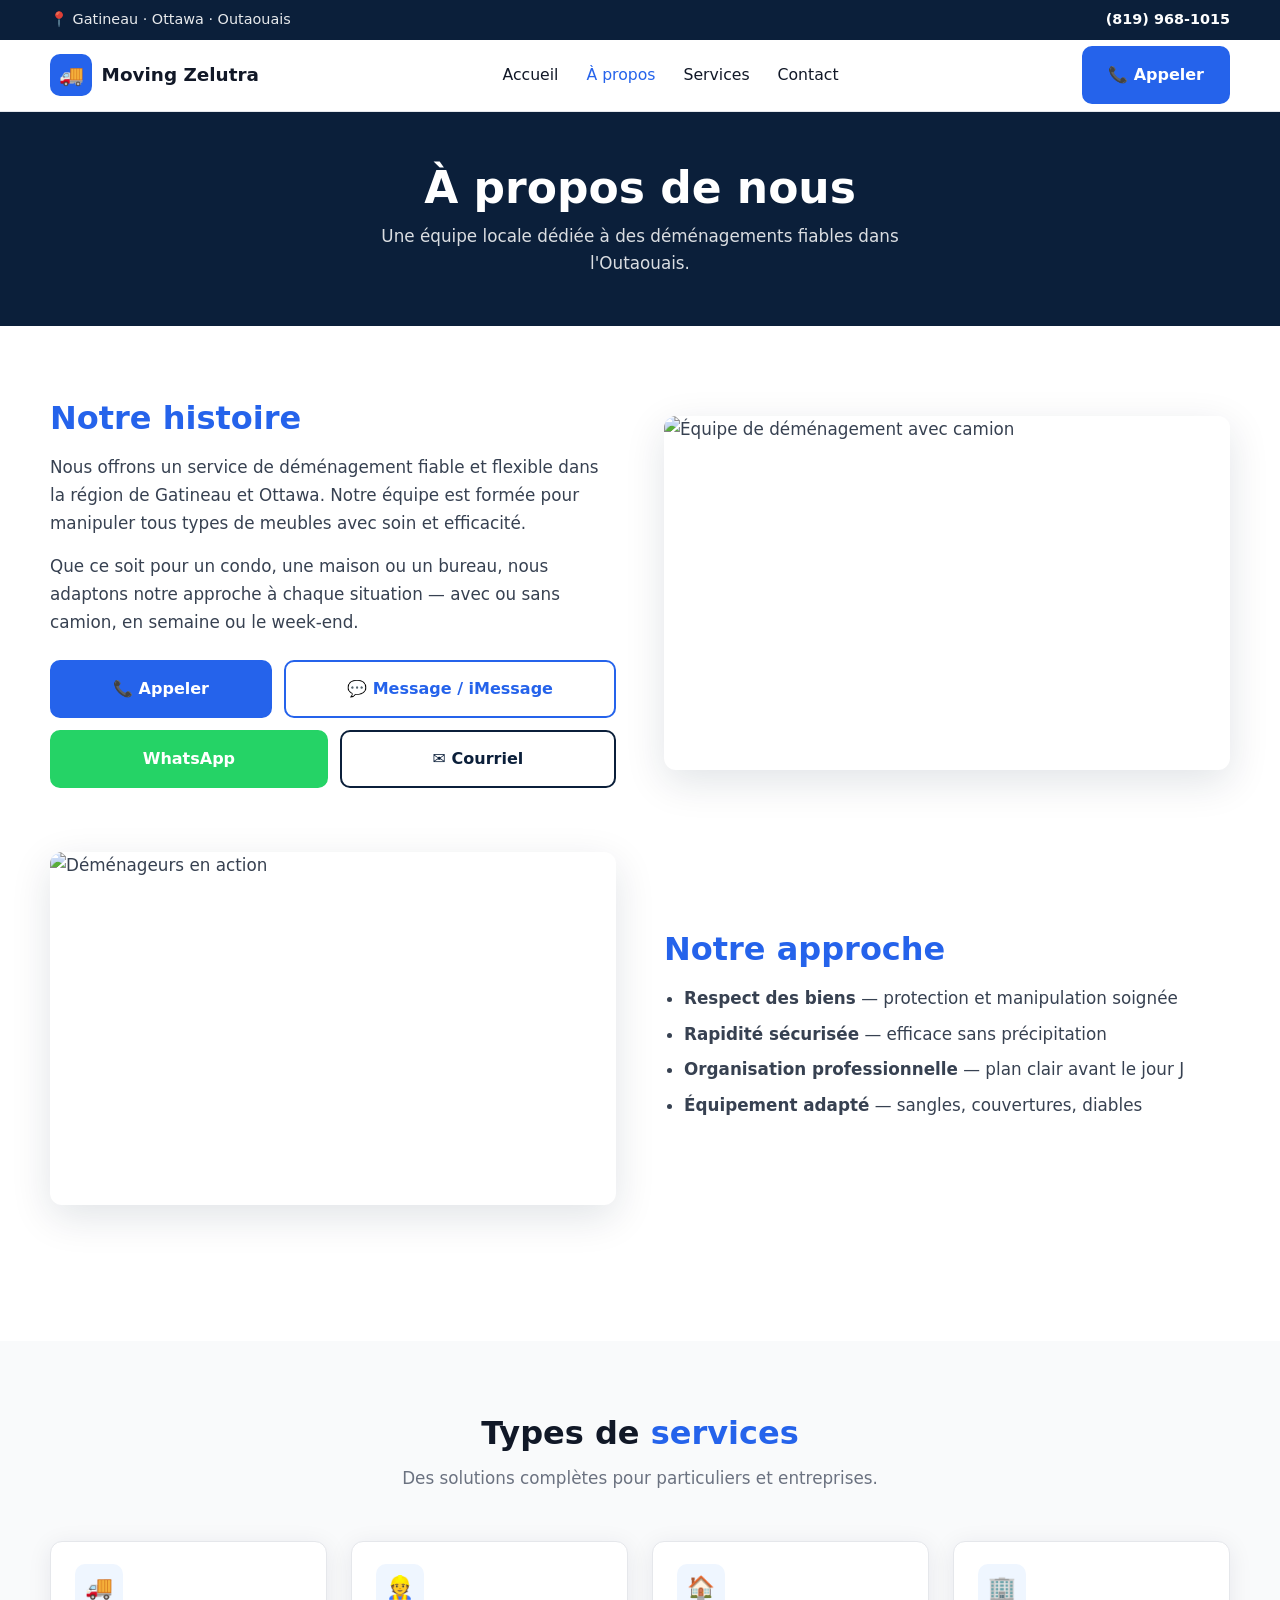
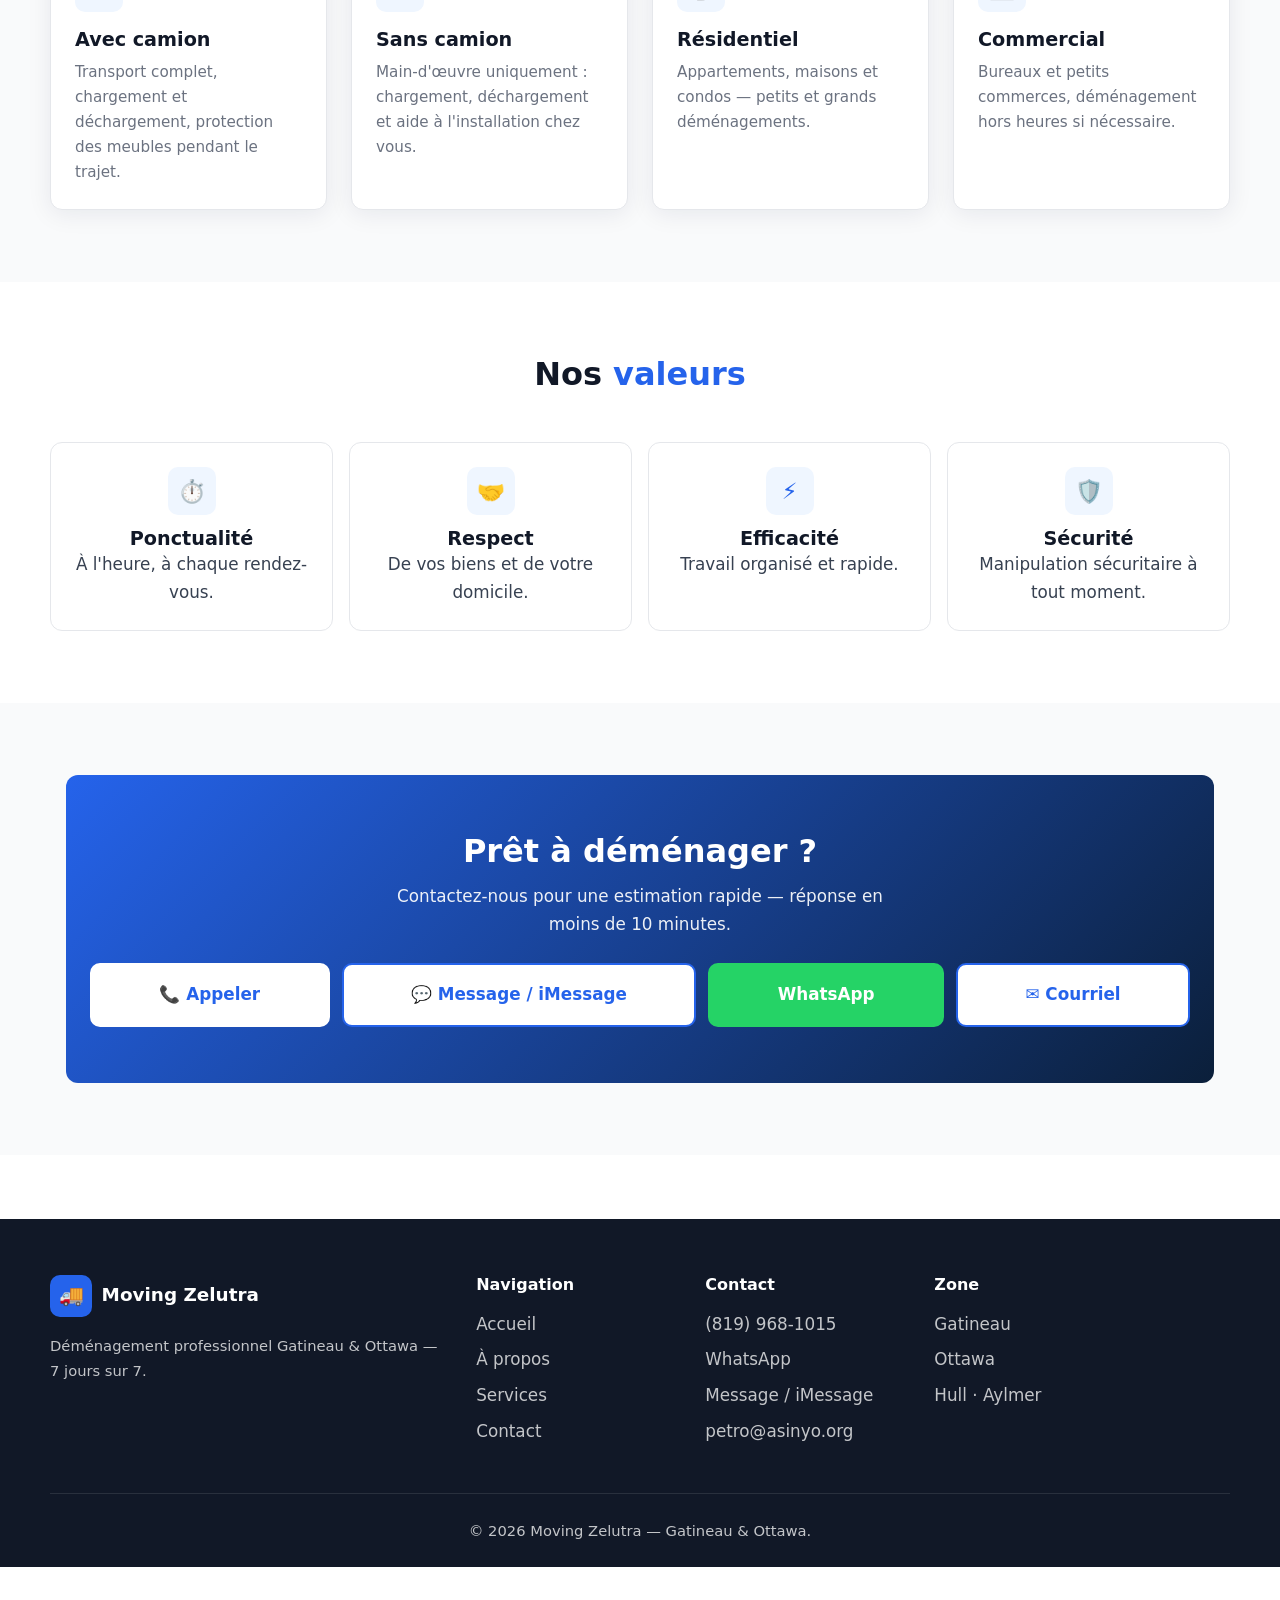
==== a-propos.html @ 8a9fe86c "Add files via upload" ====
<!DOCTYPE html>
<html lang="fr">
<head>
  <meta charset="UTF-8">
  <meta name="viewport" content="width=device-width, initial-scale=1.0">
  <meta name="description" content="À propos de notre équipe de déménagement à Gatineau et Ottawa. Service fiable, professionnel et respectueux.">
  <title>À propos | Moving Zelutra</title>
  <link rel="stylesheet" href="css/style.css">
</head>
<body>
  <div class="top-bar">
    <div class="container">
      <span>📍 Gatineau · Ottawa · Outaouais</span>
      <span><a data-phone href="tel:+18199681015">(819) 968-1015</a></span>
    </div>
  </div>

  <header class="header">
    <div class="container">
      <a href="index.html" class="logo"><span class="logo-icon">🚚</span> Moving Zelutra</a>
      <nav class="nav" aria-label="Navigation principale">
        <a href="index.html">Accueil</a>
        <a href="a-propos.html" class="active">À propos</a>
        <a href="services.html">Services</a>
        <a href="contact.html">Contact</a>
      </nav>
      <div class="header-cta">
        <a data-phone class="btn btn-primary" href="tel:+18199681015">📞 Appeler</a>
      </div>
      <button class="nav-toggle" type="button" aria-label="Menu" aria-expanded="false">
        <span></span><span></span><span></span>
      </button>
    </div>
  </header>

  <section class="page-hero">
    <div class="container">
      <h1>À propos de nous</h1>
      <p>Une équipe locale dédiée à des déménagements fiables dans l'Outaouais.</p>
    </div>
  </section>

  <section class="section">
    <div class="container">
      <div class="content-block">
        <div>
          <h2>Notre histoire</h2>
          <p>Nous offrons un service de déménagement fiable et flexible dans la région de Gatineau et Ottawa. Notre équipe est formée pour manipuler tous types de meubles avec soin et efficacité.</p>
          <p style="margin-top: 1rem;">Que ce soit pour un condo, une maison ou un bureau, nous adaptons notre approche à chaque situation — avec ou sans camion, en semaine ou le week-end.</p>
          <div class="contact-actions" style="margin-top: 1.5rem;">
            <a data-phone class="btn btn-primary" href="tel:+18199681015">📞 Appeler</a>
            <a data-sms class="btn btn-outline" href="sms:+18199681015">💬 Message / iMessage</a>
            <a data-whatsapp class="btn btn-wa" href="https://wa.me/18199681015">WhatsApp</a>
            <a data-mail class="btn btn-mail" href="mailto:petro@asinyo.org">✉️ Courriel</a>
          </div>
        </div>
        <div class="content-img">
          <img src="https://images.unsplash.com/photo-1600518464441-9154a4dea21b?w=800&q=80" alt="Équipe de déménagement avec camion" width="800" height="500" loading="lazy">
        </div>
      </div>

      <div class="content-block reverse">
        <div>
          <h2>Notre approche</h2>
          <ul>
            <li><strong>Respect des biens</strong> — protection et manipulation soignée</li>
            <li><strong>Rapidité sécurisée</strong> — efficace sans précipitation</li>
            <li><strong>Organisation professionnelle</strong> — plan clair avant le jour J</li>
            <li><strong>Équipement adapté</strong> — sangles, couvertures, diables</li>
          </ul>
        </div>
        <div class="content-img">
          <img src="https://images.unsplash.com/photo-1600861194942-f883de0dfe01?w=800&q=80" alt="Déménageurs en action" width="800" height="500" loading="lazy">
        </div>
      </div>
    </div>
  </section>

  <section class="section section-alt">
    <div class="container">
      <div class="section-header">
        <h2>Types de <span>services</span></h2>
        <p>Des solutions complètes pour particuliers et entreprises.</p>
      </div>
      <div class="cards-grid">
        <article class="card" id="camion-about">
          <div class="card-body">
            <div class="card-icon">🚚</div>
            <h3>Avec camion</h3>
            <p>Transport complet, chargement et déchargement, protection des meubles pendant le trajet.</p>
          </div>
        </article>
        <article class="card">
          <div class="card-body">
            <div class="card-icon">👷</div>
            <h3>Sans camion</h3>
            <p>Main-d'œuvre uniquement : chargement, déchargement et aide à l'installation chez vous.</p>
          </div>
        </article>
        <article class="card">
          <div class="card-body">
            <div class="card-icon">🏠</div>
            <h3>Résidentiel</h3>
            <p>Appartements, maisons et condos — petits et grands déménagements.</p>
          </div>
        </article>
        <article class="card">
          <div class="card-body">
            <div class="card-icon">🏢</div>
            <h3>Commercial</h3>
            <p>Bureaux et petits commerces, déménagement hors heures si nécessaire.</p>
          </div>
        </article>
      </div>
    </div>
  </section>

  <section class="section">
    <div class="container">
      <div class="section-header">
        <h2>Nos <span>valeurs</span></h2>
      </div>
      <div class="values-grid">
        <div class="value-card">
          <div class="card-icon">⏱️</div>
          <h3>Ponctualité</h3>
          <p>À l'heure, à chaque rendez-vous.</p>
        </div>
        <div class="value-card">
          <div class="card-icon">🤝</div>
          <h3>Respect</h3>
          <p>De vos biens et de votre domicile.</p>
        </div>
        <div class="value-card">
          <div class="card-icon">⚡</div>
          <h3>Efficacité</h3>
          <p>Travail organisé et rapide.</p>
        </div>
        <div class="value-card">
          <div class="card-icon">🛡️</div>
          <h3>Sécurité</h3>
          <p>Manipulation sécuritaire à tout moment.</p>
        </div>
      </div>
    </div>
  </section>

  <section class="section section-alt">
    <div class="container">
      <div class="cta-band">
        <h2>Prêt à déménager ?</h2>
        <p>Contactez-nous pour une estimation rapide — réponse en moins de 10 minutes.</p>
        <div class="contact-actions hero-actions">
          <a data-phone class="btn btn-white btn-lg" href="tel:+18199681015">📞 Appeler</a>
          <a data-sms class="btn btn-outline btn-lg" href="sms:+18199681015" style="background:#fff;">💬 Message / iMessage</a>
          <a data-whatsapp class="btn btn-wa btn-lg" href="https://wa.me/18199681015">WhatsApp</a>
          <a data-mail class="btn btn-outline btn-lg" href="mailto:petro@asinyo.org" style="background:#fff;">✉️ Courriel</a>
        </div>
      </div>
    </div>
  </section>

  <footer class="footer">
    <div class="container">
      <div class="footer-grid">
        <div>
          <a href="index.html" class="logo"><span class="logo-icon">🚚</span> Moving Zelutra</a>
          <p>Déménagement professionnel Gatineau & Ottawa — 7 jours sur 7.</p>
        </div>
        <div>
          <h4>Navigation</h4>
          <ul>
            <li><a href="index.html">Accueil</a></li>
            <li><a href="a-propos.html">À propos</a></li>
            <li><a href="services.html">Services</a></li>
            <li><a href="contact.html">Contact</a></li>
          </ul>
        </div>
        <div>
          <h4>Contact</h4>
          <ul>
            <li><a data-phone href="tel:+18199681015">(819) 968-1015</a></li>
            <li><a data-whatsapp href="https://wa.me/18199681015">WhatsApp</a></li>
            <li><a data-sms href="sms:+18199681015">Message / iMessage</a></li>
            <li><a data-mail href="mailto:petro@asinyo.org">petro@asinyo.org</a></li>
          </ul>
        </div>
        <div>
          <h4>Zone</h4>
          <ul>
            <li>Gatineau</li>
            <li>Ottawa</li>
            <li>Hull · Aylmer</li>
          </ul>
        </div>
      </div>
      <div class="footer-bottom">
        <p>© 2026 Moving Zelutra — Gatineau & Ottawa.</p>
      </div>
    </div>
  </footer>

  <div class="sticky-contact" aria-label="Contact rapide">
    <a data-phone class="sticky-call" href="tel:+18199681015">📞 Appeler</a>
    <a data-sms class="sticky-sms" href="sms:+18199681015">💬 Message</a>
    <a data-whatsapp class="sticky-wa" href="https://wa.me/18199681015">WhatsApp</a>
    <a data-mail class="sticky-mail" href="mailto:petro@asinyo.org">✉️ Courriel</a>
  </div>
  <script src="js/main.js"></script>
</body>
</html>
---- css/style.css ----
/* ===== Variables ===== */
:root {
  --blue: #2563eb;
  --blue-dark: #1e5eff;
  --blue-section: #0b1f3a;
  --blue-light: #eff6ff;
  --blue-hover: #dbeafe;
  --white: #ffffff;
  --black: #111827;
  --gray: #374151;
  --gray-light: #6b7280;
  --gray-bg: #f9fafb;
  --border: #e5e7eb;
  --shadow: 0 4px 24px rgba(11, 31, 58, 0.08);
  --shadow-lg: 0 12px 40px rgba(11, 31, 58, 0.12);
  --radius: 12px;
  --radius-btn: 10px;
  --header-h: 72px;
  --sticky-bar-h: 118px;
  --font: "Segoe UI", system-ui, -apple-system, BlinkMacSystemFont, sans-serif;
  --max: 1180px;
  --transition: 0.2s ease;
}

*,
*::before,
*::after {
  box-sizing: border-box;
  margin: 0;
  padding: 0;
}

html {
  scroll-behavior: smooth;
}

body {
  font-family: var(--font);
  color: var(--gray);
  background: var(--white);
  line-height: 1.65;
  font-size: 1.05rem;
  padding-bottom: var(--sticky-bar-h);
}

body.no-sticky-bar {
  padding-bottom: 0;
}

img {
  max-width: 100%;
  height: auto;
  display: block;
}

a {
  color: var(--blue);
  text-decoration: none;
  transition: color var(--transition);
}

a:hover {
  color: var(--blue-dark);
}

h1, h2, h3, h4 {
  color: var(--black);
  line-height: 1.25;
  font-weight: 700;
}

h1 { font-size: clamp(2rem, 5vw, 2.75rem); }
h2 { font-size: clamp(1.6rem, 3.5vw, 2rem); }
h3 { font-size: 1.2rem; }

.container {
  width: min(100% - 2rem, var(--max));
  margin-inline: auto;
}

/* ===== Top bar ===== */
.top-bar {
  background: var(--blue-section);
  color: rgba(255, 255, 255, 0.9);
  font-size: 0.9rem;
  padding: 0.5rem 0;
}

.top-bar .container {
  display: flex;
  flex-wrap: wrap;
  justify-content: space-between;
  align-items: center;
  gap: 0.5rem 1rem;
}

.top-bar a {
  color: #fff;
  font-weight: 600;
}

.top-bar a:hover {
  color: #93c5fd;
}

/* ===== Header ===== */
.header {
  position: sticky;
  top: 0;
  z-index: 100;
  background: var(--white);
  border-bottom: 1px solid var(--border);
  height: var(--header-h);
  transition: box-shadow var(--transition);
}

.header.scrolled {
  box-shadow: 0 2px 16px rgba(11, 31, 58, 0.08);
}

.header .container {
  display: flex;
  align-items: center;
  justify-content: space-between;
  height: 100%;
  gap: 1rem;
}

.logo {
  display: flex;
  align-items: center;
  gap: 0.6rem;
  font-weight: 800;
  font-size: 1.15rem;
  color: var(--black);
}

.logo:hover {
  color: var(--blue);
}

.logo-icon {
  width: 42px;
  height: 42px;
  background: var(--blue);
  border-radius: 10px;
  display: grid;
  place-items: center;
  color: #fff;
  font-size: 1.25rem;
}

.nav {
  display: flex;
  align-items: center;
  gap: 1.75rem;
}

.nav a {
  color: var(--black);
  font-weight: 500;
  font-size: 0.98rem;
}

.nav a:hover,
.nav a.active {
  color: var(--blue);
}

.header-cta {
  display: flex;
  gap: 0.6rem;
}

.nav-toggle {
  display: none;
  flex-direction: column;
  gap: 5px;
  background: none;
  border: none;
  cursor: pointer;
  padding: 4px;
}

.nav-toggle span {
  width: 26px;
  height: 3px;
  background: var(--black);
  border-radius: 2px;
  transition: var(--transition);
}

/* ===== Buttons ===== */
.btn {
  display: inline-flex;
  align-items: center;
  justify-content: center;
  gap: 0.45rem;
  padding: 0.85rem 1.5rem;
  font-size: 1rem;
  font-weight: 600;
  border-radius: var(--radius-btn);
  border: 2px solid transparent;
  cursor: pointer;
  transition: all var(--transition);
  white-space: nowrap;
}

.btn-primary {
  background: var(--blue);
  color: #fff;
  border-color: var(--blue);
}

.btn-primary:hover {
  background: var(--blue-dark);
  border-color: var(--blue-dark);
  color: #fff;
  transform: translateY(-1px);
  box-shadow: 0 6px 20px rgba(37, 99, 235, 0.35);
}

.btn-outline {
  background: var(--white);
  color: var(--blue);
  border-color: var(--blue);
}

.btn-outline:hover {
  background: var(--blue-light);
  color: var(--blue-dark);
}

.btn-white {
  background: #fff;
  color: var(--blue);
  border-color: #fff;
}

.btn-white:hover {
  background: var(--blue-light);
  color: var(--blue-dark);
}

.btn-lg {
  padding: 1rem 1.75rem;
  font-size: 1.05rem;
}

/* ===== Hero ===== */
.hero {
  position: relative;
  min-height: 520px;
  display: flex;
  align-items: center;
  color: #fff;
  overflow: hidden;
}

.hero-bg {
  position: absolute;
  inset: 0;
  background: center / cover no-repeat;
  z-index: 0;
}

.hero-bg::after {
  content: "";
  position: absolute;
  inset: 0;
  background: linear-gradient(105deg, rgba(11, 31, 58, 0.92) 0%, rgba(11, 31, 58, 0.75) 45%, rgba(11, 31, 58, 0.4) 100%);
}

.hero .container {
  position: relative;
  z-index: 1;
  padding: 4rem 0;
}

.hero-badge {
  display: inline-block;
  background: rgba(37, 99, 235, 0.9);
  padding: 0.35rem 0.85rem;
  border-radius: 50px;
  font-size: 0.85rem;
  font-weight: 600;
  margin-bottom: 1rem;
}

.hero h1 {
  color: #fff;
  max-width: 640px;
  margin-bottom: 1rem;
}

.hero-lead {
  font-size: 1.2rem;
  max-width: 520px;
  margin-bottom: 1.75rem;
  color: rgba(255, 255, 255, 0.92);
}

.hero-actions {
  display: flex;
  flex-wrap: wrap;
  gap: 0.85rem;
}

.hero-stats {
  display: flex;
  flex-wrap: wrap;
  gap: 2rem;
  margin-top: 2.5rem;
  padding-top: 2rem;
  border-top: 1px solid rgba(255, 255, 255, 0.2);
}

.hero-stat strong {
  display: block;
  font-size: 1.75rem;
  color: #fff;
}

.hero-stat span {
  font-size: 0.9rem;
  color: rgba(255, 255, 255, 0.8);
}

/* ===== Sections ===== */
.section {
  padding: 4.5rem 0;
}

.section-alt {
  background: var(--gray-bg);
}

.section-dark {
  background: var(--blue-section);
  color: rgba(255, 255, 255, 0.88);
}

.section-dark h2,
.section-dark h3 {
  color: #fff;
}

.section-header {
  text-align: center;
  max-width: 640px;
  margin: 0 auto 3rem;
}

.section-header h2 {
  margin-bottom: 0.75rem;
}

.section-header h2 span {
  color: var(--blue);
}

.section-header p {
  color: var(--gray-light);
}

.section-dark .section-header p {
  color: rgba(255, 255, 255, 0.75);
}

/* ===== Cards ===== */
.cards-grid {
  display: grid;
  grid-template-columns: repeat(auto-fit, minmax(260px, 1fr));
  gap: 1.5rem;
}

.card {
  background: var(--white);
  border-radius: var(--radius);
  overflow: hidden;
  box-shadow: var(--shadow);
  border: 1px solid var(--border);
  transition: transform var(--transition), box-shadow var(--transition);
}

.card:hover {
  transform: translateY(-4px);
  box-shadow: var(--shadow-lg);
  border-color: var(--blue-hover);
}

.card-img {
  height: 180px;
  object-fit: cover;
  width: 100%;
}

.card-body {
  padding: 1.35rem 1.5rem 1.5rem;
}

.card-icon {
  width: 48px;
  height: 48px;
  background: var(--blue-light);
  color: var(--blue);
  border-radius: 10px;
  display: grid;
  place-items: center;
  font-size: 1.4rem;
  margin-bottom: 1rem;
}

.card h3 {
  margin-bottom: 0.5rem;
}

.card p {
  font-size: 0.95rem;
  color: var(--gray-light);
}

.card-link {
  display: inline-flex;
  align-items: center;
  gap: 0.3rem;
  margin-top: 0.85rem;
  font-weight: 600;
  font-size: 0.95rem;
}

/* ===== Steps ===== */
.steps {
  display: grid;
  grid-template-columns: repeat(auto-fit, minmax(220px, 1fr));
  gap: 1.5rem;
  counter-reset: step;
}

.step {
  text-align: center;
  padding: 1.5rem;
}

.step-num {
  width: 52px;
  height: 52px;
  background: var(--blue);
  color: #fff;
  border-radius: 50%;
  display: grid;
  place-items: center;
  font-weight: 800;
  font-size: 1.25rem;
  margin: 0 auto 1rem;
}

.step h3 {
  margin-bottom: 0.5rem;
}

/* ===== Features ===== */
.features-grid {
  display: grid;
  grid-template-columns: repeat(auto-fit, minmax(280px, 1fr));
  gap: 1.25rem;
}

.feature {
  display: flex;
  gap: 1rem;
  padding: 1.25rem;
  background: var(--white);
  border-radius: var(--radius);
  border: 1px solid var(--border);
}

.feature-icon {
  flex-shrink: 0;
  width: 44px;
  height: 44px;
  background: var(--blue-light);
  color: var(--blue);
  border-radius: 10px;
  display: grid;
  place-items: center;
  font-size: 1.2rem;
}

.feature h3 {
  font-size: 1.05rem;
  margin-bottom: 0.25rem;
}

.feature p {
  font-size: 0.92rem;
  color: var(--gray-light);
}

/* ===== Zone ===== */
.zone-wrap {
  display: grid;
  grid-template-columns: 1fr 1fr;
  gap: 2.5rem;
  align-items: center;
}

.zone-list {
  list-style: none;
  display: grid;
  grid-template-columns: 1fr 1fr;
  gap: 0.6rem 1rem;
  margin-top: 1.25rem;
}

.zone-list li::before {
  content: "✓ ";
  color: var(--blue);
  font-weight: 700;
}

.zone-map {
  border-radius: var(--radius);
  overflow: hidden;
  box-shadow: var(--shadow);
  min-height: 280px;
  background: var(--blue-light);
  display: grid;
  place-items: center;
  padding: 2rem;
  text-align: center;
}

.zone-map-placeholder {
  font-size: 4rem;
  margin-bottom: 0.5rem;
}

/* ===== Testimonials ===== */
.testimonials {
  display: grid;
  grid-template-columns: repeat(auto-fit, minmax(300px, 1fr));
  gap: 1.5rem;
}

.testimonial {
  background: var(--white);
  padding: 1.5rem;
  border-radius: var(--radius);
  border: 1px solid var(--border);
  box-shadow: var(--shadow);
}

.testimonial-stars {
  color: #f59e0b;
  margin-bottom: 0.75rem;
  letter-spacing: 2px;
}

.testimonial p {
  font-style: italic;
  margin-bottom: 1rem;
  color: var(--gray);
}

.testimonial cite {
  font-style: normal;
  font-weight: 600;
  color: var(--black);
  font-size: 0.9rem;
}

/* ===== CTA band ===== */
.cta-band {
  background: linear-gradient(135deg, var(--blue) 0%, var(--blue-section) 100%);
  color: #fff;
  text-align: center;
  padding: 3.5rem 1.5rem;
  border-radius: var(--radius);
  margin: 0 auto;
  max-width: var(--max);
  width: calc(100% - 2rem);
}

.cta-band h2 {
  color: #fff;
  margin-bottom: 0.75rem;
}

.cta-band p {
  margin-bottom: 1.5rem;
  opacity: 0.92;
  max-width: 520px;
  margin-inline: auto;
}

.cta-band .hero-actions,
.cta-band .contact-actions {
  justify-content: center;
}

/* ===== Contact actions (4 boutons) ===== */
.contact-actions {
  display: flex;
  flex-wrap: wrap;
  gap: 0.75rem;
}

.contact-actions .btn {
  flex: 1 1 auto;
  min-width: 140px;
}

.btn-wa {
  background: #25d366;
  color: #fff;
  border-color: #25d366;
}

.btn-wa:hover {
  background: #1da851;
  border-color: #1da851;
  color: #fff;
}

.btn-mail {
  background: var(--white);
  color: var(--blue-section);
  border-color: var(--blue-section);
}

.btn-mail:hover {
  background: var(--gray-bg);
  color: var(--black);
}

/* ===== Page hero (inner) ===== */
.page-hero {
  background: var(--blue-section);
  color: #fff;
  padding: 3rem 0;
  text-align: center;
}

.page-hero h1 {
  color: #fff;
  margin-bottom: 0.5rem;
}

.page-hero p {
  color: rgba(255, 255, 255, 0.85);
  max-width: 560px;
  margin: 0 auto;
}

/* ===== About / content blocks ===== */
.content-block {
  display: grid;
  grid-template-columns: 1fr 1fr;
  gap: 3rem;
  align-items: center;
  margin-bottom: 4rem;
}

.content-block.reverse {
  direction: rtl;
}

.content-block.reverse > * {
  direction: ltr;
}

.content-block h2 {
  margin-bottom: 1rem;
  color: var(--blue);
}

.content-block ul {
  margin-top: 1rem;
  padding-left: 1.25rem;
}

.content-block li {
  margin-bottom: 0.5rem;
}

.content-img {
  border-radius: var(--radius);
  overflow: hidden;
  box-shadow: var(--shadow-lg);
}

.values-grid {
  display: grid;
  grid-template-columns: repeat(auto-fit, minmax(200px, 1fr));
  gap: 1rem;
}

.value-card {
  text-align: center;
  padding: 1.5rem;
  background: var(--white);
  border-radius: var(--radius);
  border: 1px solid var(--border);
}

.value-card .card-icon {
  margin: 0 auto 0.75rem;
}

/* ===== Services detail ===== */
.service-detail {
  padding: 2rem;
  background: var(--white);
  border-radius: var(--radius);
  border: 1px solid var(--border);
  margin-bottom: 1.5rem;
  box-shadow: var(--shadow);
}

.service-detail h3 {
  color: var(--blue);
  margin-bottom: 0.75rem;
  display: flex;
  align-items: center;
  gap: 0.5rem;
}

.service-detail ul {
  padding-left: 1.25rem;
  color: var(--gray);
}

.service-detail li {
  margin-bottom: 0.35rem;
}

.options-tags {
  display: flex;
  flex-wrap: wrap;
  gap: 0.6rem;
  margin-top: 1rem;
}

.tag {
  background: var(--blue-light);
  color: var(--blue);
  padding: 0.4rem 0.9rem;
  border-radius: 50px;
  font-size: 0.88rem;
  font-weight: 600;
}

/* ===== Contact page ===== */
.contact-page {
  background: #f0f6ff;
  min-height: 60vh;
}

.contact-cards {
  display: grid;
  grid-template-columns: repeat(auto-fit, minmax(280px, 1fr));
  gap: 1.5rem;
  margin-bottom: 3rem;
}

.contact-card {
  background: var(--white);
  padding: 2rem;
  border-radius: var(--radius);
  text-align: center;
  box-shadow: var(--shadow);
  border: 1px solid var(--border);
  transition: border-color var(--transition);
}

.contact-card:hover {
  border-color: var(--blue);
}

.contact-card .card-icon {
  margin: 0 auto 1rem;
  width: 64px;
  height: 64px;
  font-size: 1.75rem;
}

.contact-card h3 {
  margin-bottom: 0.5rem;
}

.contact-card .btn {
  width: 100%;
  margin-top: 1rem;
}

.info-box {
  background: var(--white);
  padding: 2rem;
  border-radius: var(--radius);
  border-left: 4px solid var(--blue);
  box-shadow: var(--shadow);
  margin-bottom: 2rem;
}

.info-box h3 {
  margin-bottom: 0.75rem;
}

.availability {
  display: flex;
  flex-wrap: wrap;
  gap: 1rem;
  margin-top: 1rem;
}

.availability span {
  background: var(--blue-light);
  color: var(--blue);
  padding: 0.5rem 1rem;
  border-radius: 8px;
  font-weight: 600;
  font-size: 0.9rem;
}

/* ===== Footer ===== */
.footer {
  background: var(--black);
  color: rgba(255, 255, 255, 0.75);
  padding: 3.5rem 0 1.5rem;
  margin-top: 4rem;
}

body.has-sticky-only .footer {
  margin-bottom: var(--sticky-bar-h);
}

.footer-grid {
  display: grid;
  grid-template-columns: 2fr 1fr 1fr 1.5fr;
  gap: 2rem;
  margin-bottom: 2.5rem;
}

.footer .logo {
  color: #fff;
  margin-bottom: 1rem;
}

.footer p {
  font-size: 0.92rem;
  line-height: 1.7;
}

.footer h4 {
  color: #fff;
  font-size: 1rem;
  margin-bottom: 1rem;
}

.footer ul {
  list-style: none;
}

.footer li {
  margin-bottom: 0.5rem;
}

.footer a {
  color: rgba(255, 255, 255, 0.75);
}

.footer a:hover {
  color: #93c5fd;
}

.footer-bottom {
  border-top: 1px solid rgba(255, 255, 255, 0.1);
  padding-top: 1.5rem;
  text-align: center;
  font-size: 0.88rem;
}

/* ===== Sticky mobile bar ===== */
.sticky-contact {
  display: none;
  position: fixed;
  bottom: 0;
  left: 0;
  right: 0;
  z-index: 200;
  background: var(--white);
  border-top: 1px solid var(--border);
  box-shadow: 0 -4px 20px rgba(0, 0, 0, 0.08);
  padding: 0.45rem;
  gap: 0.4rem;
  grid-template-columns: 1fr 1fr;
}

.sticky-contact a {
  display: flex;
  align-items: center;
  justify-content: center;
  gap: 0.35rem;
  padding: 0.7rem 0.4rem;
  font-weight: 700;
  font-size: 0.8rem;
  border-radius: var(--radius-btn);
  color: #fff;
  text-align: center;
  line-height: 1.2;
}

.sticky-call {
  background: var(--blue);
}

.sticky-call:hover {
  background: var(--blue-dark);
  color: #fff;
}

.sticky-sms {
  background: var(--blue-section);
}

.sticky-sms:hover {
  background: #152a47;
  color: #fff;
}

.sticky-wa {
  background: #25d366;
}

.sticky-wa:hover {
  background: #1da851;
  color: #fff;
}

.sticky-mail {
  background: var(--gray);
}

.sticky-mail:hover {
  background: var(--black);
  color: #fff;
}

/* ===== Responsive ===== */
@media (max-width: 900px) {
  .footer-grid {
    grid-template-columns: 1fr 1fr;
  }

  .content-block,
  .zone-wrap {
    grid-template-columns: 1fr;
  }

  .content-block.reverse {
    direction: ltr;
  }
}

@media (max-width: 768px) {
  body {
    padding-bottom: calc(var(--sticky-bar-h) + 0.5rem);
    font-size: 1.08rem;
  }

  .nav {
    position: fixed;
    top: var(--header-h);
    left: 0;
    right: 0;
    background: var(--white);
    flex-direction: column;
    padding: 1.5rem;
    gap: 1rem;
    border-bottom: 1px solid var(--border);
    box-shadow: var(--shadow);
    transform: translateY(-120%);
    opacity: 0;
    visibility: hidden;
    transition: all 0.3s ease;
  }

  .nav.open {
    transform: translateY(0);
    opacity: 1;
    visibility: visible;
  }

  .nav-toggle {
    display: flex;
  }

  .header-cta {
    display: none;
  }

  .sticky-contact {
    display: grid;
  }

  .contact-actions .btn {
    width: 100%;
    min-width: 0;
  }

  .hero {
    min-height: auto;
  }

  .hero-actions .btn {
    width: 100%;
  }

  .zone-list {
    grid-template-columns: 1fr;
  }

  .footer-grid {
    grid-template-columns: 1fr;
  }
}

@media (min-width: 769px) {
  .sticky-contact {
    display: none !important;
  }
}
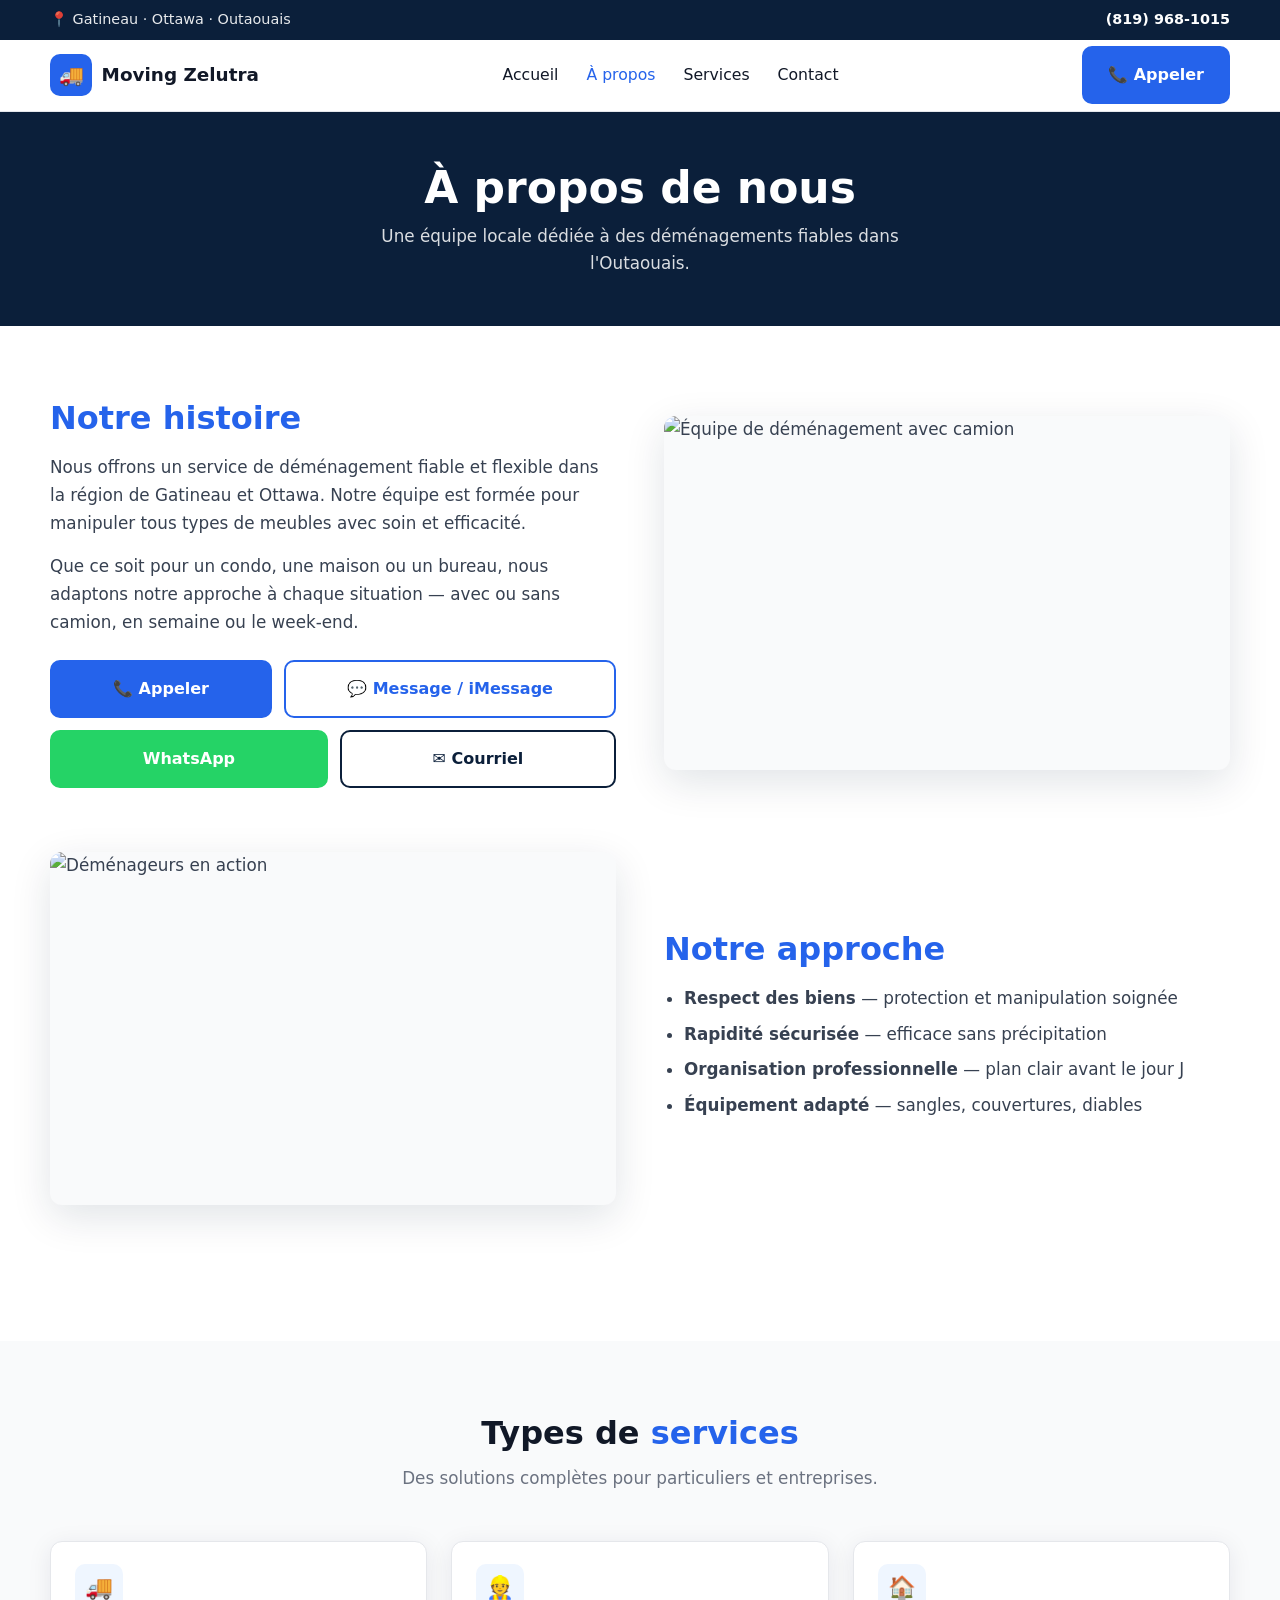
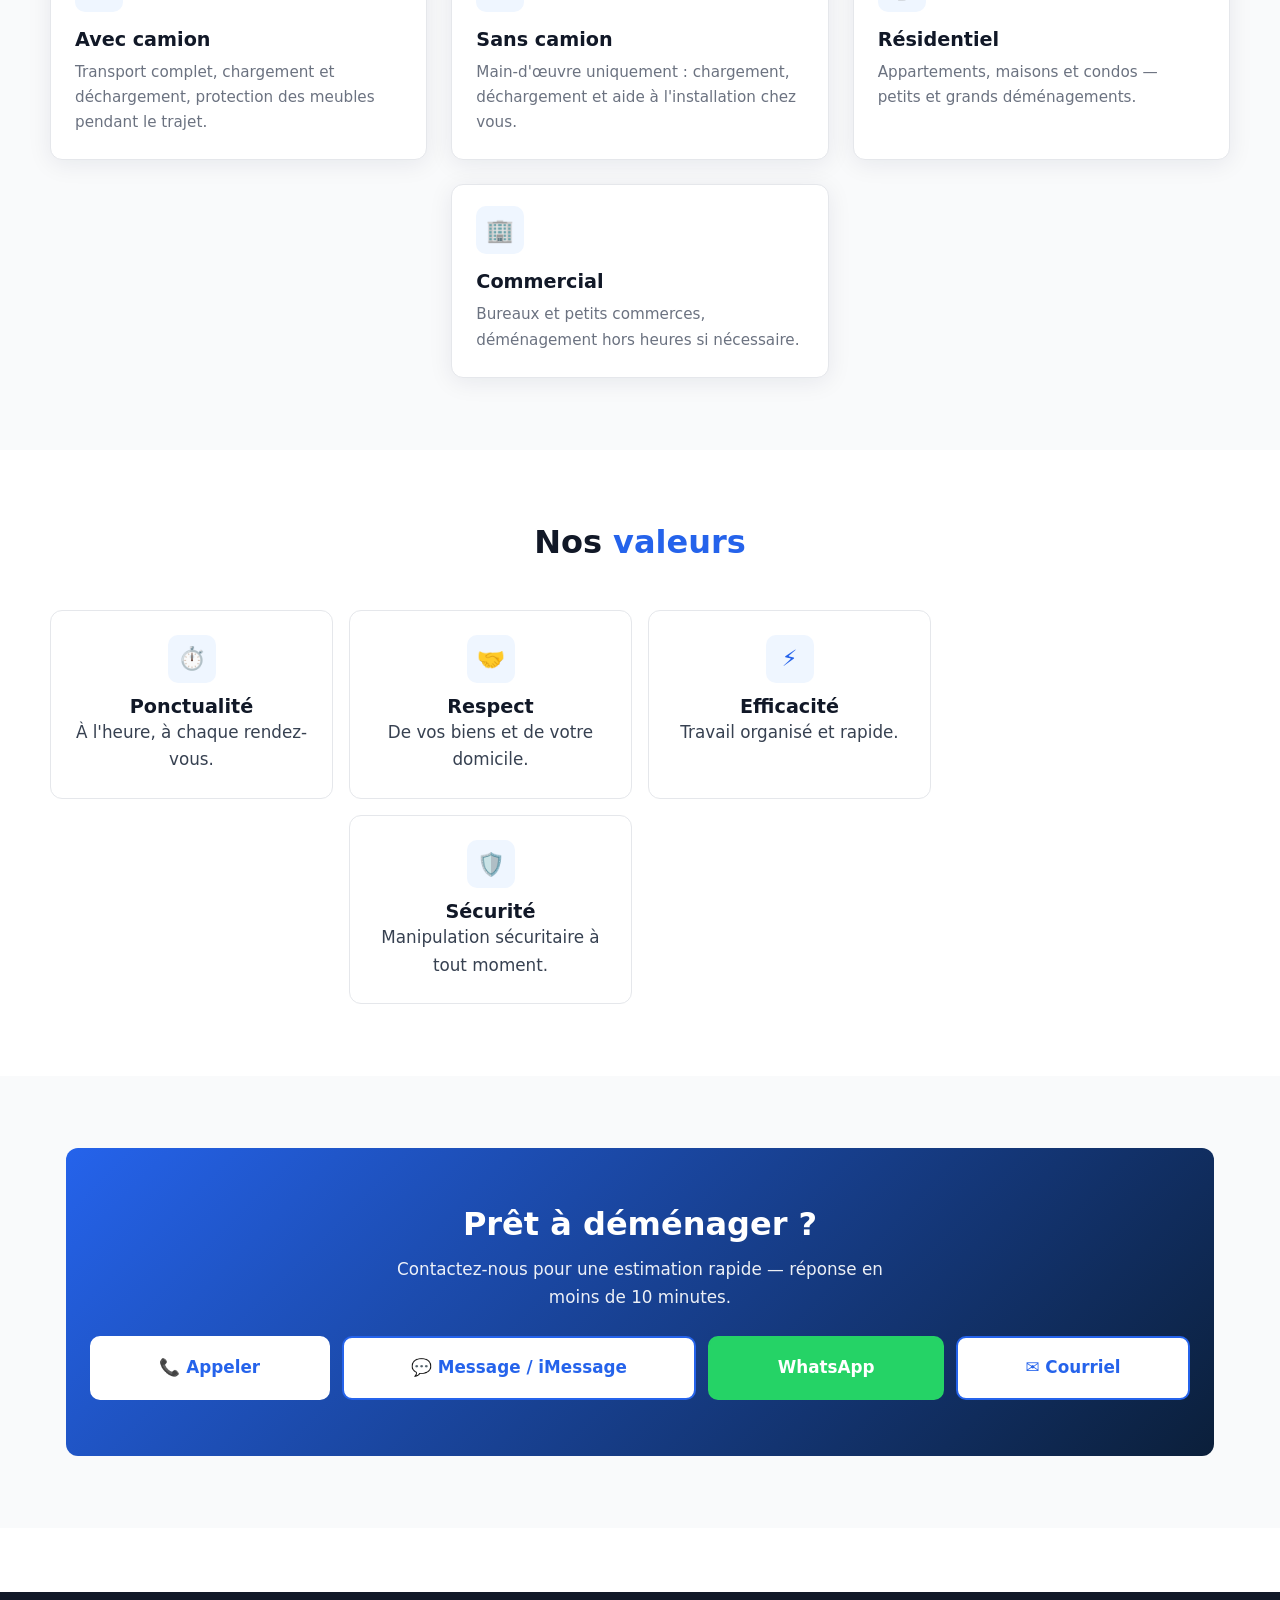
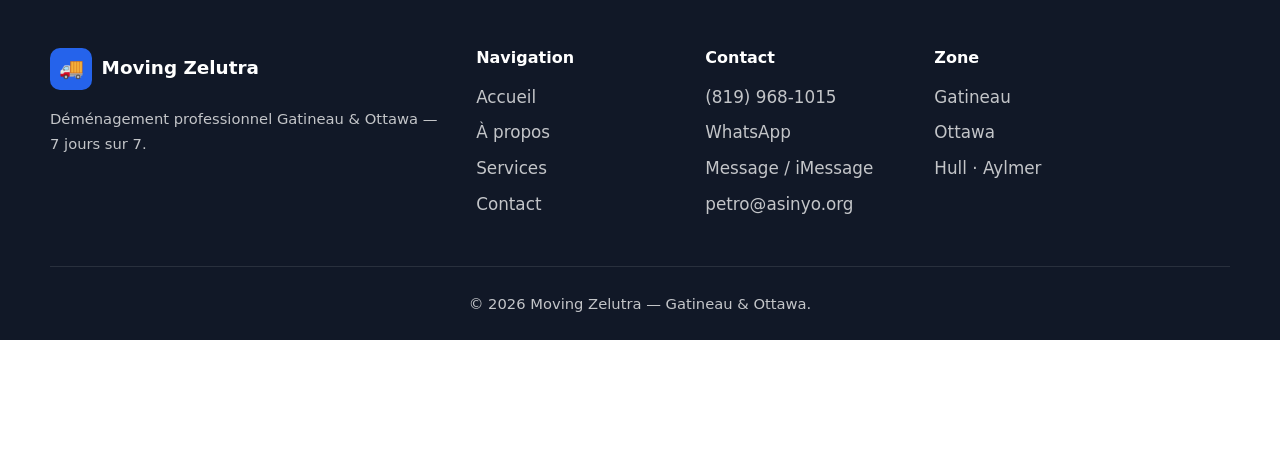
==== commit 9216d109: "Add files via upload" ====
--- a/a-propos.html
+++ b/a-propos.html
@@ -70,7 +70,7 @@
           </ul>
         </div>
         <div class="content-img">
-          <img src="https://images.unsplash.com/photo-1600861194942-f883de0dfe01?w=800&q=80" alt="Déménageurs en action" width="800" height="500" loading="lazy">
+          <img src="https://images.unsplash.com/photo-1603796846099-562692e86e65?auto=format&fit=crop&w=800&q=80" alt="Déménageurs en action" width="800" height="500" loading="lazy">
         </div>
       </div>
     </div>
--- a/css/style.css
+++ b/css/style.css
@@ -19,7 +19,8 @@
   --sticky-bar-h: 118px;
   --font: "Segoe UI", system-ui, -apple-system, BlinkMacSystemFont, sans-serif;
   --max: 1180px;
-  --transition: 0.2s ease;
+  --transition: 0.25s ease;
+  --transition-slow: 0.45s cubic-bezier(0.22, 1, 0.36, 1);
 }
 
 *,
@@ -162,9 +163,18 @@
   font-size: 0.98rem;
 }
 
+.nav a {
+  transition: color 0.25s ease;
+}
+
 .nav a:hover,
 .nav a.active {
   color: var(--blue);
+}
+
+.footer a,
+.top-bar a {
+  transition: color 0.25s ease, opacity 0.25s ease;
 }
 
 .header-cta {
@@ -188,6 +198,112 @@
   background: var(--black);
   border-radius: 2px;
   transition: var(--transition);
+}
+
+/* ===== Animations ===== */
+@keyframes fadeInUp {
+  from {
+    opacity: 0;
+    transform: translateY(32px);
+  }
+  to {
+    opacity: 1;
+    transform: translateY(0);
+  }
+}
+
+@keyframes fadeIn {
+  from { opacity: 0; }
+  to { opacity: 1; }
+}
+
+@keyframes heroZoom {
+  from { transform: scale(1.06); }
+  to { transform: scale(1); }
+}
+
+.reveal {
+  opacity: 0;
+  transform: translateY(28px);
+  transition: opacity 0.65s var(--transition-slow), transform 0.65s var(--transition-slow);
+}
+
+.reveal.is-visible {
+  opacity: 1;
+  transform: translateY(0);
+}
+
+.hero .container > .reveal,
+.hero .container > .hero-badge,
+.hero .container > h1,
+.hero .container > .hero-lead,
+.hero .container > .contact-actions,
+.hero .container > .hero-stats {
+  animation: fadeInUp 0.85s var(--transition-slow) backwards;
+}
+
+.hero .hero-badge { animation-delay: 0.05s; }
+.hero h1 { animation-delay: 0.12s; }
+.hero .hero-lead { animation-delay: 0.2s; }
+.hero .contact-actions { animation-delay: 0.28s; }
+.hero .hero-stats { animation-delay: 0.38s; }
+
+.page-hero .container > * {
+  animation: fadeInUp 0.7s var(--transition-slow) backwards;
+}
+
+.page-hero h1 { animation-delay: 0.08s; }
+.page-hero p { animation-delay: 0.16s; }
+
+@media (prefers-reduced-motion: reduce) {
+  .reveal,
+  .hero .container > *,
+  .hero-bg,
+  .page-hero .container > * {
+    animation: none !important;
+    transition: none !important;
+    opacity: 1 !important;
+    transform: none !important;
+  }
+}
+
+/* ===== Grille 3 colonnes ===== */
+.grid-3 {
+  display: grid;
+  grid-template-columns: repeat(3, 1fr);
+  gap: 1.5rem;
+}
+
+.grid-3 > .card,
+.grid-3 > .feature,
+.grid-3 > .contact-card,
+.grid-3 > .value-card,
+.grid-3 > .content-img {
+  min-width: 0;
+}
+
+/* Centrer le dernier élément seul sur une ligne (ex. 4 cartes en grille 3) */
+@media (min-width: 901px) {
+  .cards-grid > :last-child:nth-child(3n + 1):not(:only-child),
+  .values-grid > :last-child:nth-child(3n + 1):not(:only-child),
+  .grid-3 > :last-child:nth-child(3n + 1):not(:only-child) {
+    grid-column: 2;
+  }
+}
+
+/* Contact : 2×2 puis 4 colonnes sur grand écran */
+.contact-cards {
+  grid-template-columns: repeat(2, 1fr);
+}
+
+@media (min-width: 1024px) {
+  .contact-cards {
+    grid-template-columns: repeat(4, 1fr);
+  }
+
+  .contact-cards > :last-child:nth-child(3n + 1) {
+    grid-column: auto;
+  }
 }
 
 /* ===== Buttons ===== */
@@ -202,8 +318,17 @@
   border-radius: var(--radius-btn);
   border: 2px solid transparent;
   cursor: pointer;
-  transition: all var(--transition);
+  transition:
+    background 0.3s ease,
+    color 0.3s ease,
+    border-color 0.3s ease,
+    transform 0.3s ease,
+    box-shadow 0.3s ease;
   white-space: nowrap;
+}
+
+.btn:active {
+  transform: scale(0.97);
 }
 
 .btn-primary {
@@ -213,11 +338,11 @@
 }
 
 .btn-primary:hover {
-  background: var(--blue-dark);
-  border-color: var(--blue-dark);
-  color: #fff;
-  transform: translateY(-1px);
-  box-shadow: 0 6px 20px rgba(37, 99, 235, 0.35);
+  background: var(--blue-section);
+  border-color: var(--blue-section);
+  color: #fff;
+  transform: translateY(-3px);
+  box-shadow: 0 10px 28px rgba(37, 99, 235, 0.4);
 }
 
 .btn-outline {
@@ -227,8 +352,11 @@
 }
 
 .btn-outline:hover {
-  background: var(--blue-light);
-  color: var(--blue-dark);
+  background: var(--blue);
+  color: #fff;
+  border-color: var(--blue);
+  transform: translateY(-3px);
+  box-shadow: 0 8px 24px rgba(37, 99, 235, 0.3);
 }
 
 .btn-white {
@@ -238,8 +366,11 @@
 }
 
 .btn-white:hover {
-  background: var(--blue-light);
-  color: var(--blue-dark);
+  background: var(--blue);
+  color: #fff;
+  border-color: var(--blue);
+  transform: translateY(-3px);
+  box-shadow: 0 8px 24px rgba(37, 99, 235, 0.25);
 }
 
 .btn-lg {
@@ -262,6 +393,7 @@
   inset: 0;
   background: center / cover no-repeat;
   z-index: 0;
+  animation: heroZoom 1.4s ease-out;
 }
 
 .hero-bg::after {
@@ -370,7 +502,7 @@
 /* ===== Cards ===== */
 .cards-grid {
   display: grid;
-  grid-template-columns: repeat(auto-fit, minmax(260px, 1fr));
+  grid-template-columns: repeat(3, 1fr);
   gap: 1.5rem;
 }
 
@@ -380,19 +512,28 @@
   overflow: hidden;
   box-shadow: var(--shadow);
   border: 1px solid var(--border);
-  transition: transform var(--transition), box-shadow var(--transition);
+  transition:
+    transform 0.35s var(--transition-slow),
+    box-shadow 0.35s ease,
+    border-color 0.35s ease;
 }
 
 .card:hover {
-  transform: translateY(-4px);
+  transform: translateY(-8px);
   box-shadow: var(--shadow-lg);
-  border-color: var(--blue-hover);
+  border-color: var(--blue);
+}
+
+.card:hover .card-img {
+  transform: scale(1.06);
 }
 
 .card-img {
-  height: 180px;
+  height: 200px;
   object-fit: cover;
   width: 100%;
+  transition: transform 0.5s ease;
+  background: var(--gray-bg);
 }
 
 .card-body {
@@ -427,6 +568,13 @@
   margin-top: 0.85rem;
   font-weight: 600;
   font-size: 0.95rem;
+  padding: 0.35rem 0;
+  transition: color 0.25s ease, gap 0.25s ease;
+}
+
+.card-link:hover {
+  color: var(--blue-section);
+  gap: 0.55rem;
 }
 
 /* ===== Steps ===== */
@@ -440,6 +588,23 @@
 .step {
   text-align: center;
   padding: 1.5rem;
+  border-radius: var(--radius);
+  border: 1px solid transparent;
+  transition:
+    transform 0.35s ease,
+    border-color 0.35s ease,
+    background 0.35s ease;
+}
+
+.step:hover {
+  transform: translateY(-4px);
+  border-color: var(--blue-hover);
+  background: var(--white);
+}
+
+.step:hover .step-num {
+  background: var(--blue-section);
+  transform: scale(1.08);
 }
 
 .step-num {
@@ -453,6 +618,7 @@
   font-weight: 800;
   font-size: 1.25rem;
   margin: 0 auto 1rem;
+  transition: background 0.3s ease, transform 0.3s ease;
 }
 
 .step h3 {
@@ -462,7 +628,7 @@
 /* ===== Features ===== */
 .features-grid {
   display: grid;
-  grid-template-columns: repeat(auto-fit, minmax(280px, 1fr));
+  grid-template-columns: repeat(3, 1fr);
   gap: 1.25rem;
 }
 
@@ -473,6 +639,22 @@
   background: var(--white);
   border-radius: var(--radius);
   border: 1px solid var(--border);
+  transition:
+    transform 0.35s var(--transition-slow),
+    box-shadow 0.35s ease,
+    border-color 0.35s ease;
+}
+
+.feature:hover {
+  transform: translateY(-6px);
+  border-color: var(--blue);
+  box-shadow: var(--shadow-lg);
+}
+
+.feature:hover .feature-icon {
+  background: var(--blue);
+  color: #fff;
+  transform: scale(1.08);
 }
 
 .feature-icon {
@@ -485,6 +667,7 @@
   display: grid;
   place-items: center;
   font-size: 1.2rem;
+  transition: background 0.3s ease, color 0.3s ease, transform 0.3s ease;
 }
 
 .feature h3 {
@@ -549,6 +732,13 @@
   border-radius: var(--radius);
   border: 1px solid var(--border);
   box-shadow: var(--shadow);
+  transition: transform 0.35s ease, border-color 0.35s ease, box-shadow 0.35s ease;
+}
+
+.testimonial:hover {
+  transform: translateY(-6px);
+  border-color: var(--blue);
+  box-shadow: var(--shadow-lg);
 }
 
 .testimonial-stars {
@@ -618,9 +808,11 @@
 }
 
 .btn-wa:hover {
-  background: #1da851;
-  border-color: #1da851;
-  color: #fff;
+  background: #128c7e;
+  border-color: #128c7e;
+  color: #fff;
+  transform: translateY(-3px);
+  box-shadow: 0 10px 28px rgba(37, 211, 102, 0.45);
 }
 
 .btn-mail {
@@ -630,8 +822,11 @@
 }
 
 .btn-mail:hover {
-  background: var(--gray-bg);
-  color: var(--black);
+  background: var(--blue-section);
+  color: #fff;
+  border-color: var(--blue-section);
+  transform: translateY(-3px);
+  box-shadow: 0 8px 24px rgba(11, 31, 58, 0.25);
 }
 
 /* ===== Page hero (inner) ===== */
@@ -688,12 +883,36 @@
   border-radius: var(--radius);
   overflow: hidden;
   box-shadow: var(--shadow-lg);
+  min-height: 280px;
+  background: var(--gray-bg);
+}
+
+.content-img img {
+  width: 100%;
+  height: 100%;
+  min-height: 280px;
+  object-fit: cover;
+  transition: transform 0.55s ease;
+}
+
+.content-img:hover img {
+  transform: scale(1.04);
 }
 
 .values-grid {
   display: grid;
-  grid-template-columns: repeat(auto-fit, minmax(200px, 1fr));
+  grid-template-columns: repeat(2, 1fr);
   gap: 1rem;
+}
+
+@media (min-width: 901px) {
+  .values-grid {
+    grid-template-columns: repeat(4, 1fr);
+  }
+
+  .values-grid > :last-child:nth-child(3n + 1) {
+    grid-column: auto;
+  }
 }
 
 .value-card {
@@ -702,6 +921,16 @@
   background: var(--white);
   border-radius: var(--radius);
   border: 1px solid var(--border);
+  transition:
+    transform 0.35s ease,
+    border-color 0.35s ease,
+    box-shadow 0.35s ease;
+}
+
+.value-card:hover {
+  transform: translateY(-6px);
+  border-color: var(--blue);
+  box-shadow: var(--shadow);
 }
 
 .value-card .card-icon {
@@ -716,6 +945,13 @@
   border: 1px solid var(--border);
   margin-bottom: 1.5rem;
   box-shadow: var(--shadow);
+  transition: transform 0.35s ease, border-color 0.35s ease, box-shadow 0.35s ease;
+}
+
+.service-detail:hover {
+  transform: translateX(6px);
+  border-color: var(--blue);
+  box-shadow: var(--shadow-lg);
 }
 
 .service-detail h3 {
@@ -749,6 +985,14 @@
   border-radius: 50px;
   font-size: 0.88rem;
   font-weight: 600;
+  transition: background 0.3s ease, color 0.3s ease, transform 0.3s ease;
+  cursor: default;
+}
+
+.tag:hover {
+  background: var(--blue);
+  color: #fff;
+  transform: translateY(-2px);
 }
 
 /* ===== Contact page ===== */
@@ -759,7 +1003,6 @@
 
 .contact-cards {
   display: grid;
-  grid-template-columns: repeat(auto-fit, minmax(280px, 1fr));
   gap: 1.5rem;
   margin-bottom: 3rem;
 }
@@ -771,11 +1014,20 @@
   text-align: center;
   box-shadow: var(--shadow);
   border: 1px solid var(--border);
-  transition: border-color var(--transition);
+  transition:
+    border-color 0.3s ease,
+    transform 0.35s ease,
+    box-shadow 0.35s ease;
 }
 
 .contact-card:hover {
   border-color: var(--blue);
+  transform: translateY(-8px);
+  box-shadow: var(--shadow-lg);
+}
+
+.contact-card .btn {
+  width: 100%;
 }
 
 .contact-card .card-icon {
@@ -916,8 +1168,9 @@
 }
 
 .sticky-call:hover {
-  background: var(--blue-dark);
-  color: #fff;
+  background: var(--blue-section);
+  color: #fff;
+  transform: scale(1.03);
 }
 
 .sticky-sms {
@@ -925,8 +1178,9 @@
 }
 
 .sticky-sms:hover {
-  background: #152a47;
-  color: #fff;
+  background: var(--blue);
+  color: #fff;
+  transform: scale(1.03);
 }
 
 .sticky-wa {
@@ -934,8 +1188,9 @@
 }
 
 .sticky-wa:hover {
-  background: #1da851;
-  color: #fff;
+  background: #128c7e;
+  color: #fff;
+  transform: scale(1.03);
 }
 
 .sticky-mail {
@@ -943,8 +1198,13 @@
 }
 
 .sticky-mail:hover {
-  background: var(--black);
-  color: #fff;
+  background: var(--blue-section);
+  color: #fff;
+  transform: scale(1.03);
+}
+
+.sticky-contact a {
+  transition: background 0.3s ease, transform 0.3s ease, color 0.3s ease;
 }
 
 /* ===== Responsive ===== */
@@ -960,6 +1220,29 @@
 
   .content-block.reverse {
     direction: ltr;
+  }
+
+  .cards-grid,
+  .features-grid,
+  .contact-cards,
+  .values-grid,
+  .grid-3 {
+    grid-template-columns: repeat(2, 1fr);
+  }
+
+  .grid-3 > :last-child:nth-child(3n + 1):not(:only-child),
+  .cards-grid > :last-child:nth-child(3n + 1):not(:only-child),
+  .contact-cards > :last-child:nth-child(3n + 1):not(:only-child) {
+    grid-column: auto;
+  }
+
+  .values-grid {
+    grid-template-columns: repeat(2, 1fr);
+  }
+
+  .grid-3 > :last-child:nth-child(3n + 2):not(:only-child) {
+    grid-column: auto;
+    display: block;
   }
 }
 
@@ -1024,6 +1307,14 @@
   .footer-grid {
     grid-template-columns: 1fr;
   }
+
+  .cards-grid,
+  .features-grid,
+  .contact-cards,
+  .values-grid,
+  .grid-3 {
+    grid-template-columns: 1fr;
+  }
 }
 
 @media (min-width: 769px) {
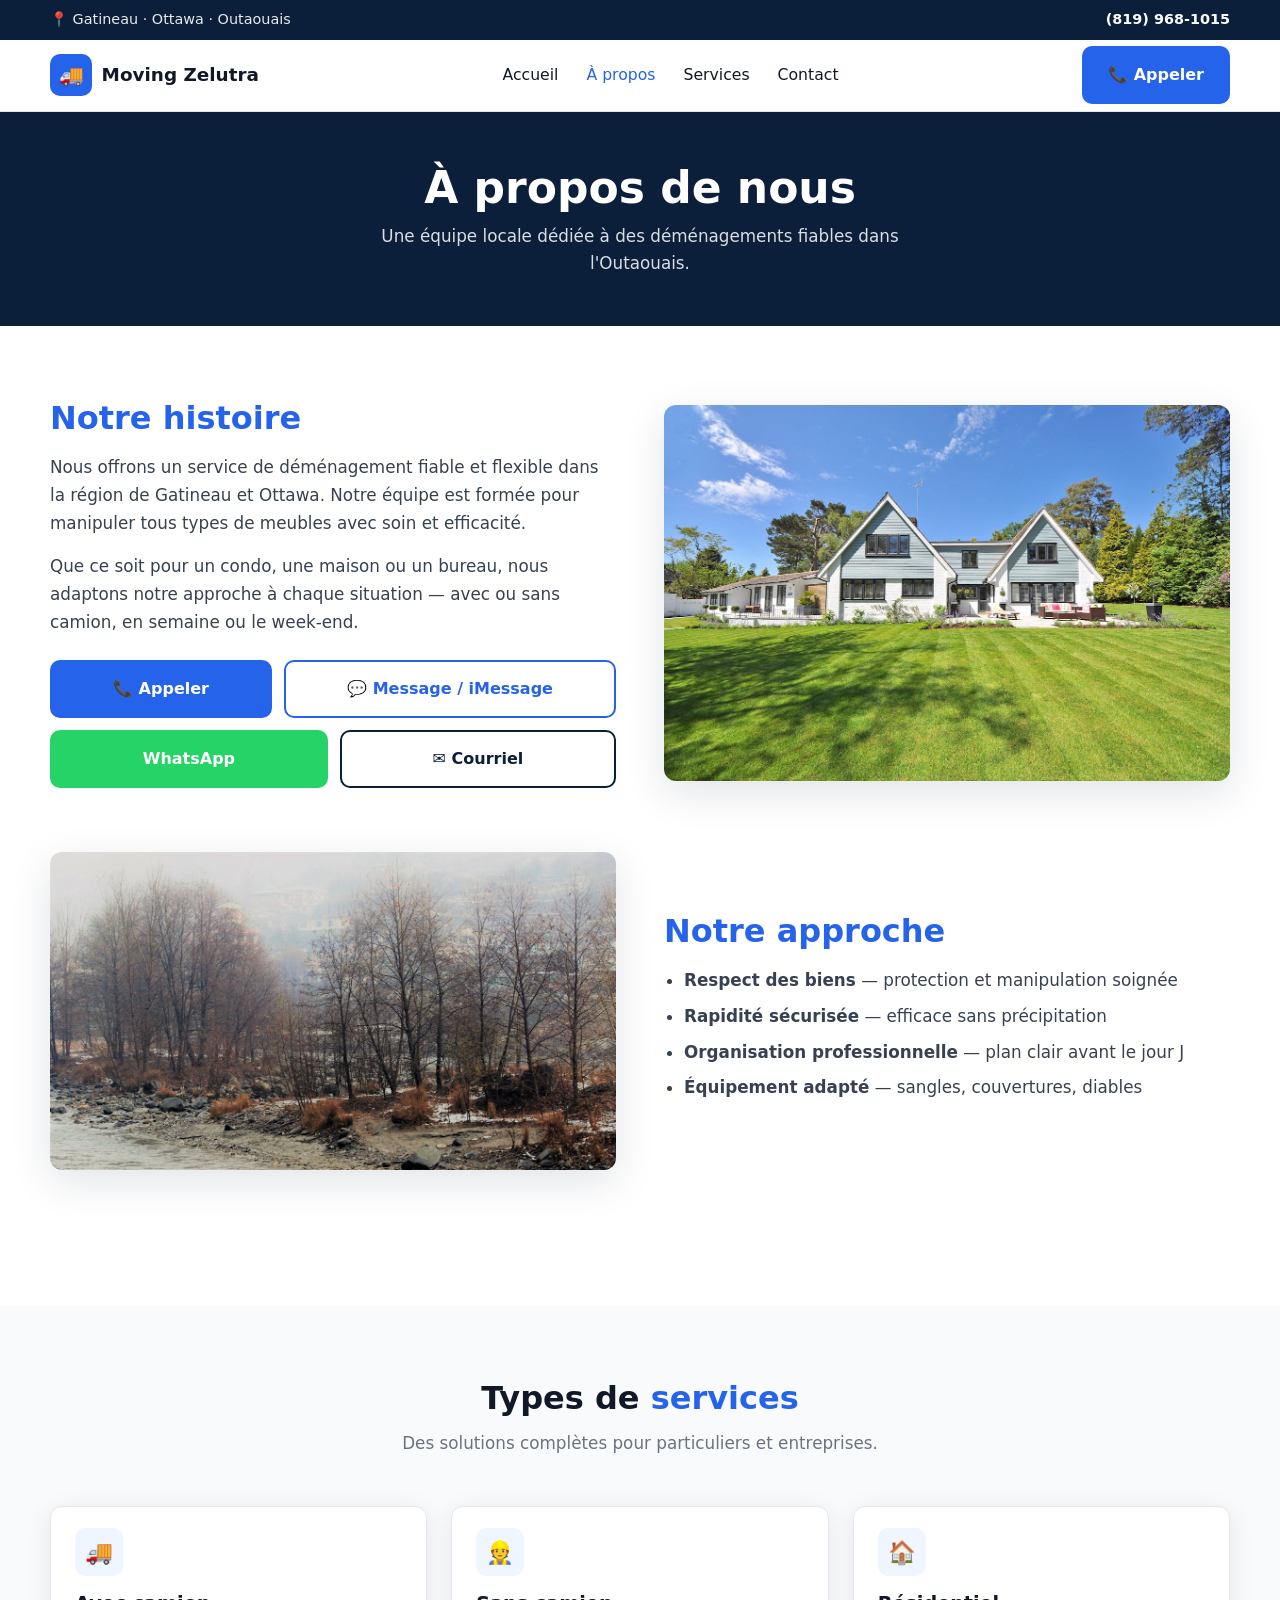
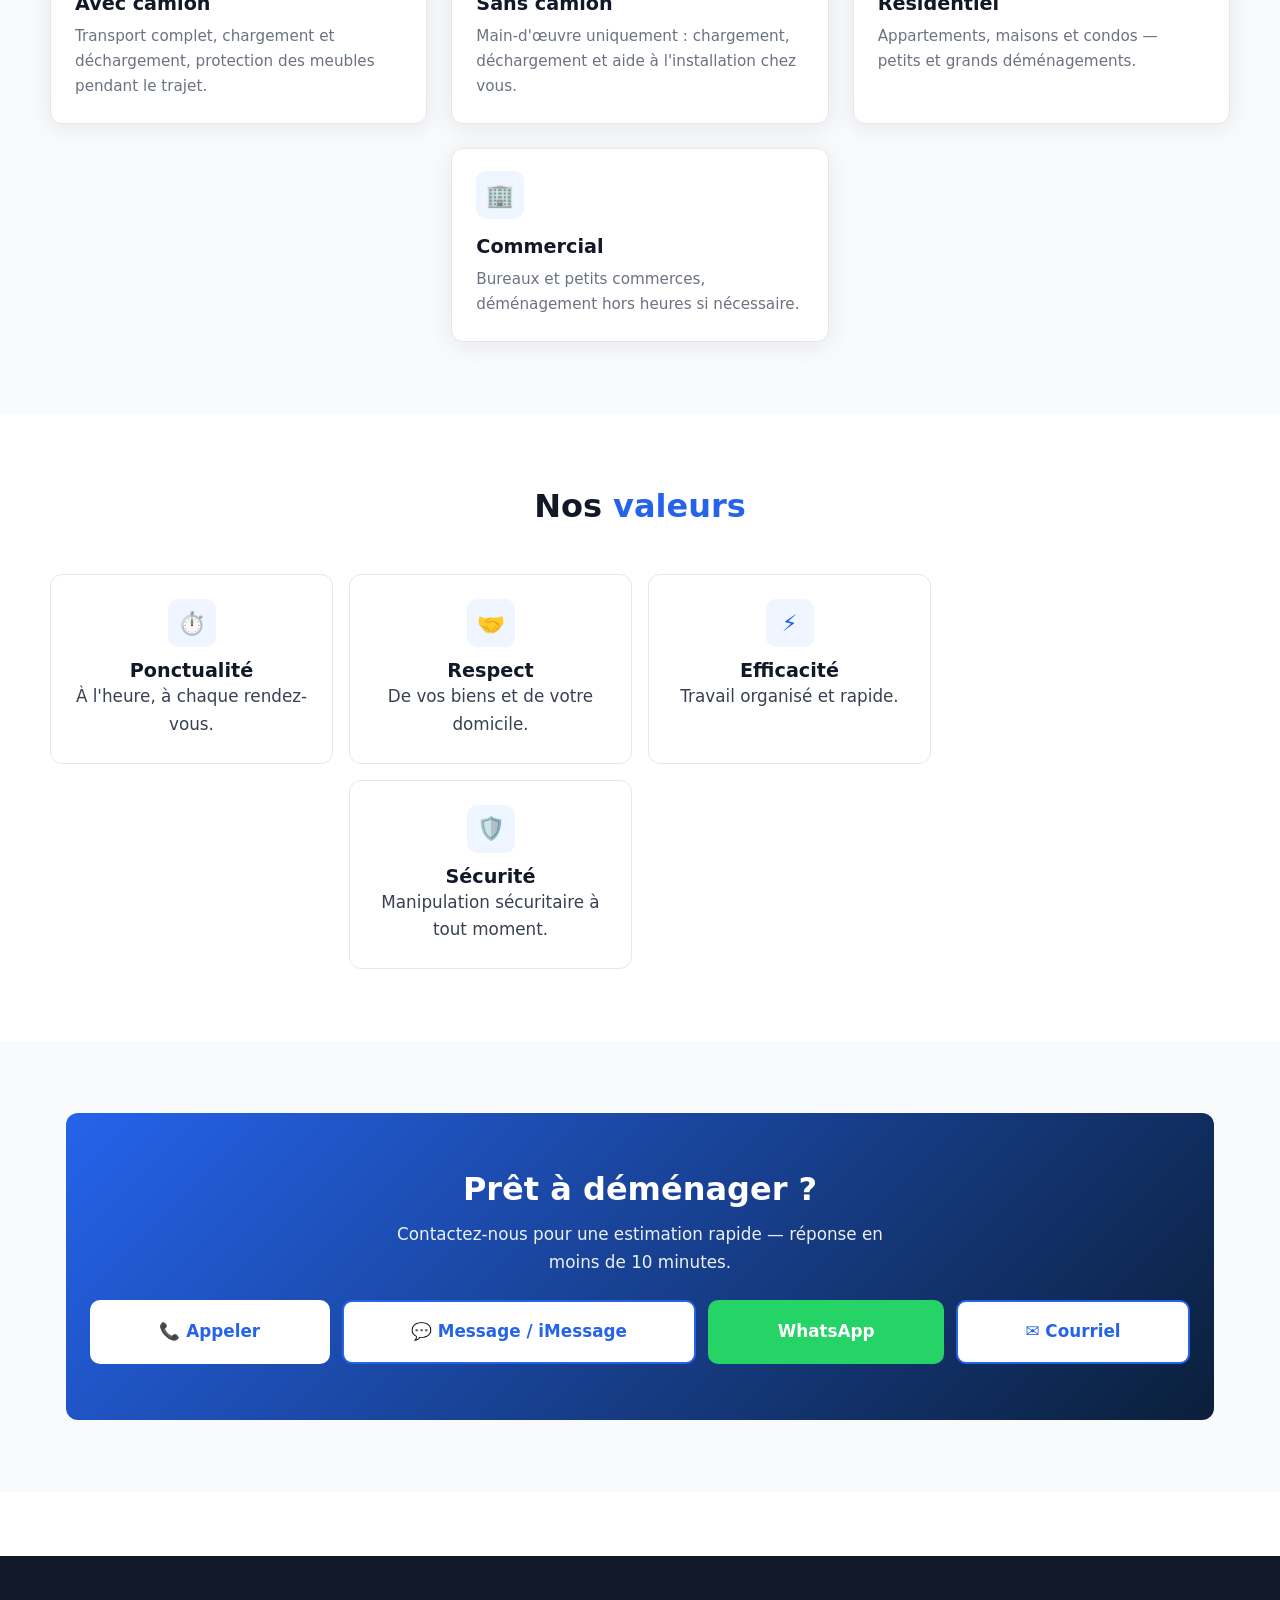
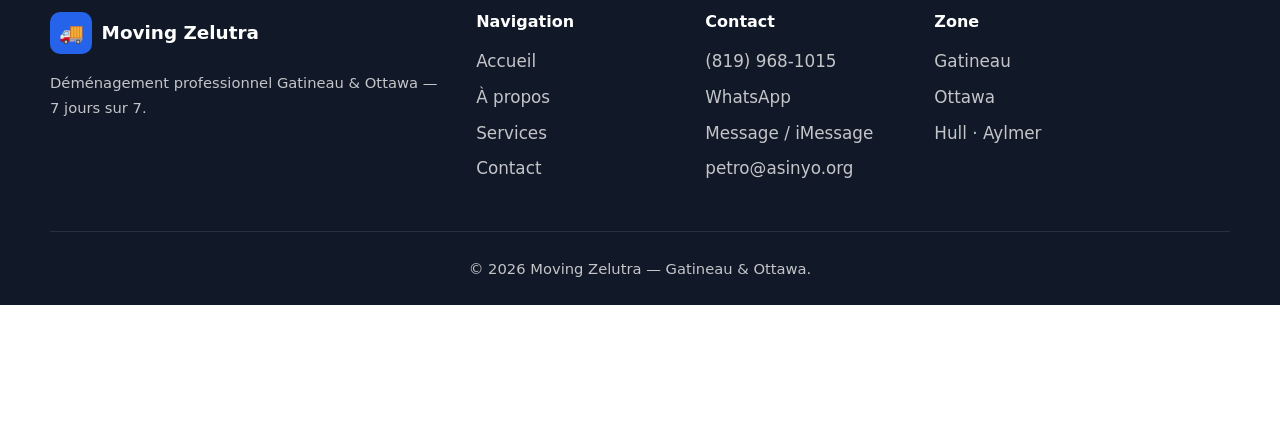
==== commit 659f6a8f: "Add files via upload" ====
--- a/a-propos.html
+++ b/a-propos.html
@@ -55,7 +55,7 @@
           </div>
         </div>
         <div class="content-img">
-          <img src="https://images.unsplash.com/photo-1600518464441-9154a4dea21b?w=800&q=80" alt="Équipe de déménagement avec camion" width="800" height="500" loading="lazy">
+          <img src="images/camion.jpg" alt="Équipe de déménagement avec camion" width="800" height="500" loading="lazy" decoding="async">
         </div>
       </div>
 
@@ -70,7 +70,7 @@
           </ul>
         </div>
         <div class="content-img">
-          <img src="https://images.unsplash.com/photo-1603796846099-562692e86e65?auto=format&fit=crop&w=800&q=80" alt="Déménageurs en action" width="800" height="500" loading="lazy">
+          <img src="images/demenageurs.jpg" alt="Déménageurs en action" width="800" height="500" loading="lazy" decoding="async">
         </div>
       </div>
     </div>
--- a/css/style.css
+++ b/css/style.css
@@ -282,9 +282,9 @@
   min-width: 0;
 }
 
-/* Centrer le dernier élément seul sur une ligne (ex. 4 cartes en grille 3) */
+/* Centrer le dernier élément seul (4 cartes seulement — pas la grille services) */
 @media (min-width: 901px) {
-  .cards-grid > :last-child:nth-child(3n + 1):not(:only-child),
+  .cards-grid:not(.services-grid) > :last-child:nth-child(3n + 1):not(:only-child),
   .values-grid > :last-child:nth-child(3n + 1):not(:only-child),
   .grid-3 > :last-child:nth-child(3n + 1):not(:only-child) {
     grid-column: 2;
@@ -506,6 +506,29 @@
   gap: 1.5rem;
 }
 
+/* Grille services : toujours 3 colonnes × 2 lignes (6 cartes) */
+.services-grid {
+  grid-template-columns: repeat(3, minmax(0, 1fr));
+}
+
+.services-grid .card {
+  grid-column: auto !important;
+  display: flex;
+  flex-direction: column;
+}
+
+.card-img-wrap {
+  overflow: hidden;
+  height: 200px;
+  background: linear-gradient(135deg, var(--blue-light) 0%, #e5e7eb 100%);
+  flex-shrink: 0;
+}
+
+.services-grid .card-img {
+  height: 100%;
+  min-height: 200px;
+}
+
 .card {
   background: var(--white);
   border-radius: var(--radius);
@@ -879,6 +902,31 @@
   margin-bottom: 0.5rem;
 }
 
+.content-block__text p {
+  color: var(--gray);
+  line-height: 1.7;
+  margin-bottom: 1rem;
+}
+
+.content-block__text ul {
+  color: var(--gray);
+}
+
+.zigzag-blocks {
+  margin-top: 2.5rem;
+}
+
+.zigzag-blocks .content-block {
+  margin-bottom: 0;
+  padding-bottom: 4rem;
+  border-bottom: 1px solid var(--border);
+}
+
+.zigzag-blocks .content-block:last-child {
+  padding-bottom: 0;
+  border-bottom: none;
+}
+
 .content-img {
   border-radius: var(--radius);
   overflow: hidden;
@@ -1005,11 +1053,17 @@
   display: grid;
   gap: 1.5rem;
   margin-bottom: 3rem;
+  align-items: stretch;
 }
 
 .contact-card {
+  display: flex;
+  flex-direction: column;
+  align-items: center;
+  height: 100%;
+  min-height: 100%;
   background: var(--white);
-  padding: 2rem;
+  padding: 2rem 1.5rem;
   border-radius: var(--radius);
   text-align: center;
   box-shadow: var(--shadow);
@@ -1026,24 +1080,61 @@
   box-shadow: var(--shadow-lg);
 }
 
-.contact-card .btn {
-  width: 100%;
-}
-
 .contact-card .card-icon {
   margin: 0 auto 1rem;
   width: 64px;
   height: 64px;
+  min-width: 64px;
+  min-height: 64px;
   font-size: 1.75rem;
+  flex-shrink: 0;
 }
 
 .contact-card h3 {
-  margin-bottom: 0.5rem;
-}
-
-.contact-card .btn {
+  margin-bottom: 0.75rem;
+  font-size: 1.15rem;
+  line-height: 1.3;
+  min-height: 2.6rem;
+  display: flex;
+  align-items: center;
+  justify-content: center;
+}
+
+.contact-card__body {
+  flex: 1 1 auto;
+  display: flex;
+  flex-direction: column;
   width: 100%;
-  margin-top: 1rem;
+  margin-bottom: 1.25rem;
+}
+
+.contact-card__desc {
+  color: var(--gray-light);
+  font-size: 0.95rem;
+  line-height: 1.55;
+  min-height: 4.65rem;
+  margin: 0;
+  display: flex;
+  align-items: flex-start;
+  justify-content: center;
+}
+
+.contact-card__meta {
+  margin: 0.75rem 0 0;
+  min-height: 1.75rem;
+  display: flex;
+  align-items: center;
+  justify-content: center;
+  color: var(--black);
+  font-size: 0.95rem;
+  word-break: break-word;
+}
+
+.contact-card__btn {
+  width: 100%;
+  min-height: 3rem;
+  margin-top: auto;
+  flex-shrink: 0;
 }
 
 .info-box {
@@ -1222,12 +1313,29 @@
     direction: ltr;
   }
 
+  .content-block.reverse .content-img {
+    order: 2;
+  }
+
+  .content-block.reverse .content-block__text {
+    order: 1;
+  }
+
+  .zigzag-blocks .content-block {
+    padding-bottom: 3rem;
+    gap: 2rem;
+  }
+
   .cards-grid,
   .features-grid,
   .contact-cards,
   .values-grid,
   .grid-3 {
     grid-template-columns: repeat(2, 1fr);
+  }
+
+  .services-grid {
+    grid-template-columns: repeat(2, minmax(0, 1fr));
   }
 
   .grid-3 > :last-child:nth-child(3n + 1):not(:only-child),
@@ -1315,6 +1423,16 @@
   .grid-3 {
     grid-template-columns: 1fr;
   }
+
+  .services-grid {
+    grid-template-columns: 1fr;
+  }
+}
+
+@media (min-width: 901px) {
+  .services-grid {
+    grid-template-columns: repeat(3, minmax(0, 1fr));
+  }
 }
 
 @media (min-width: 769px) {
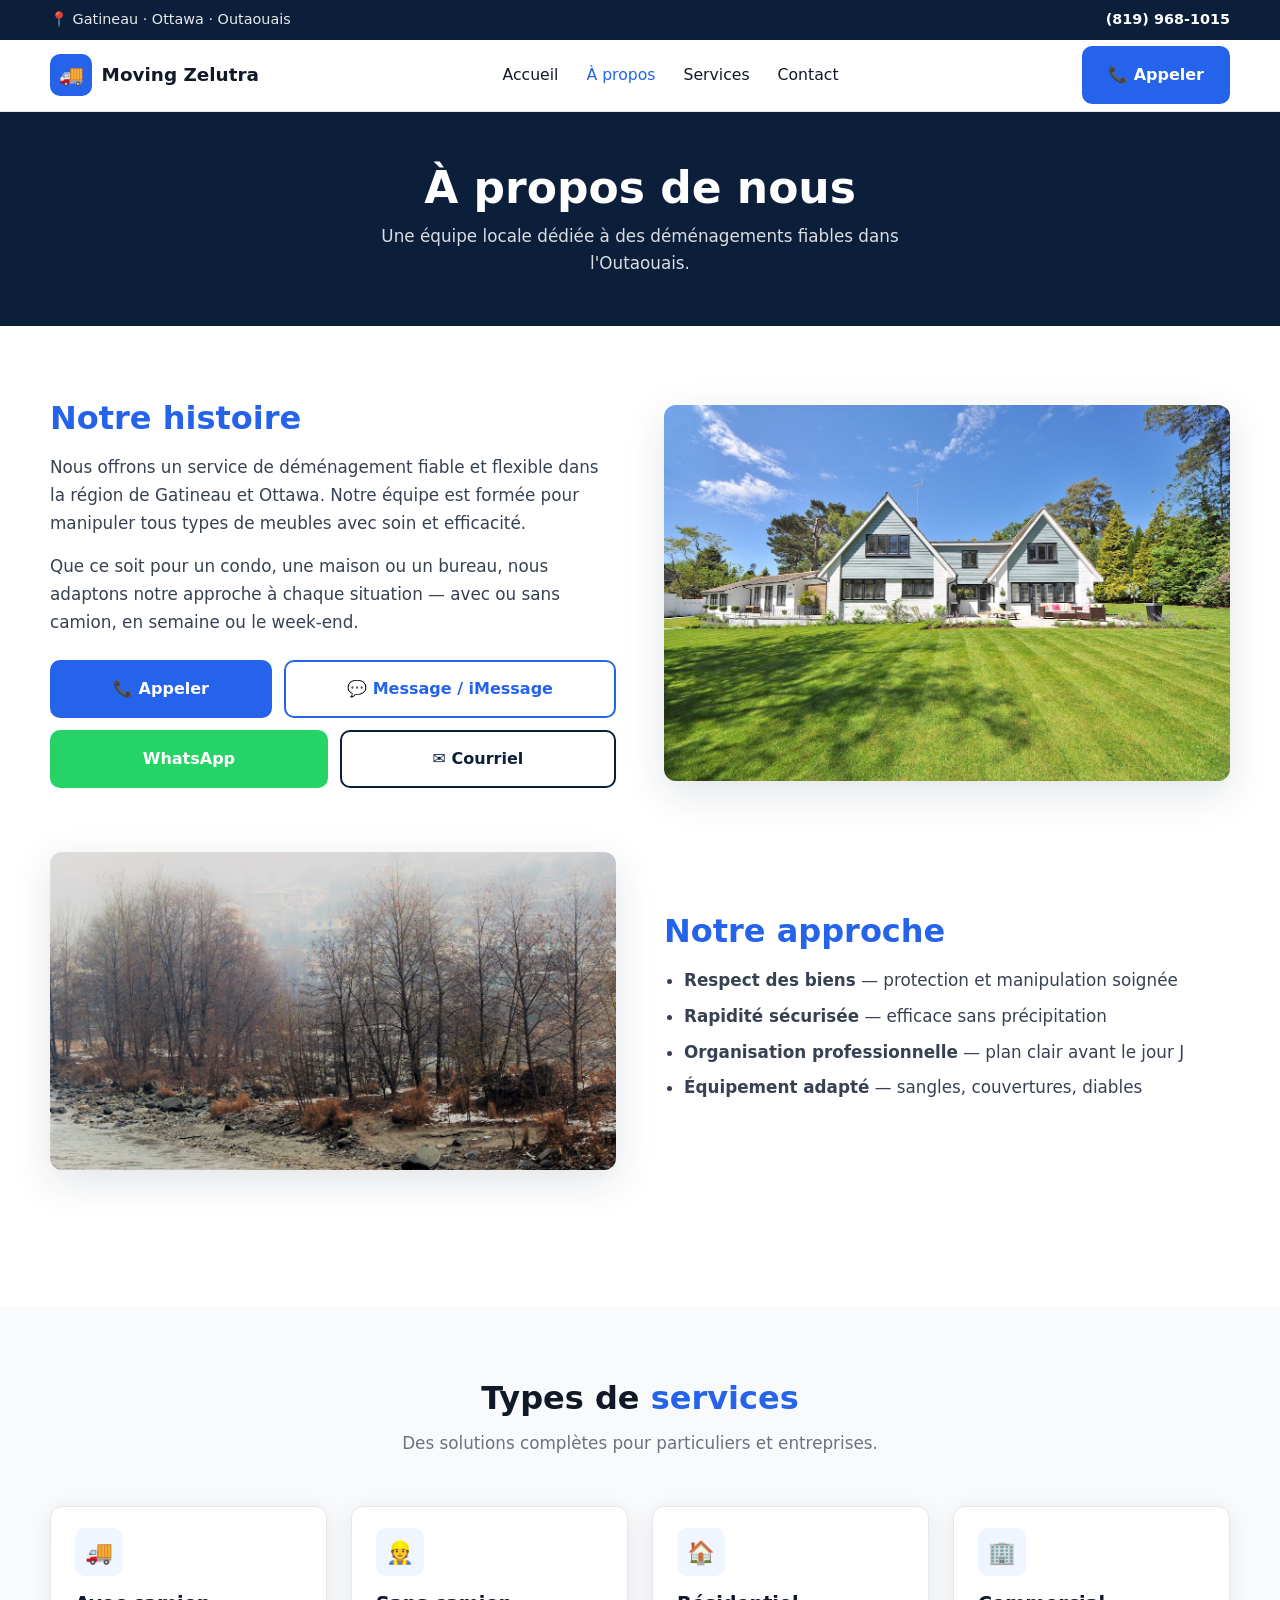
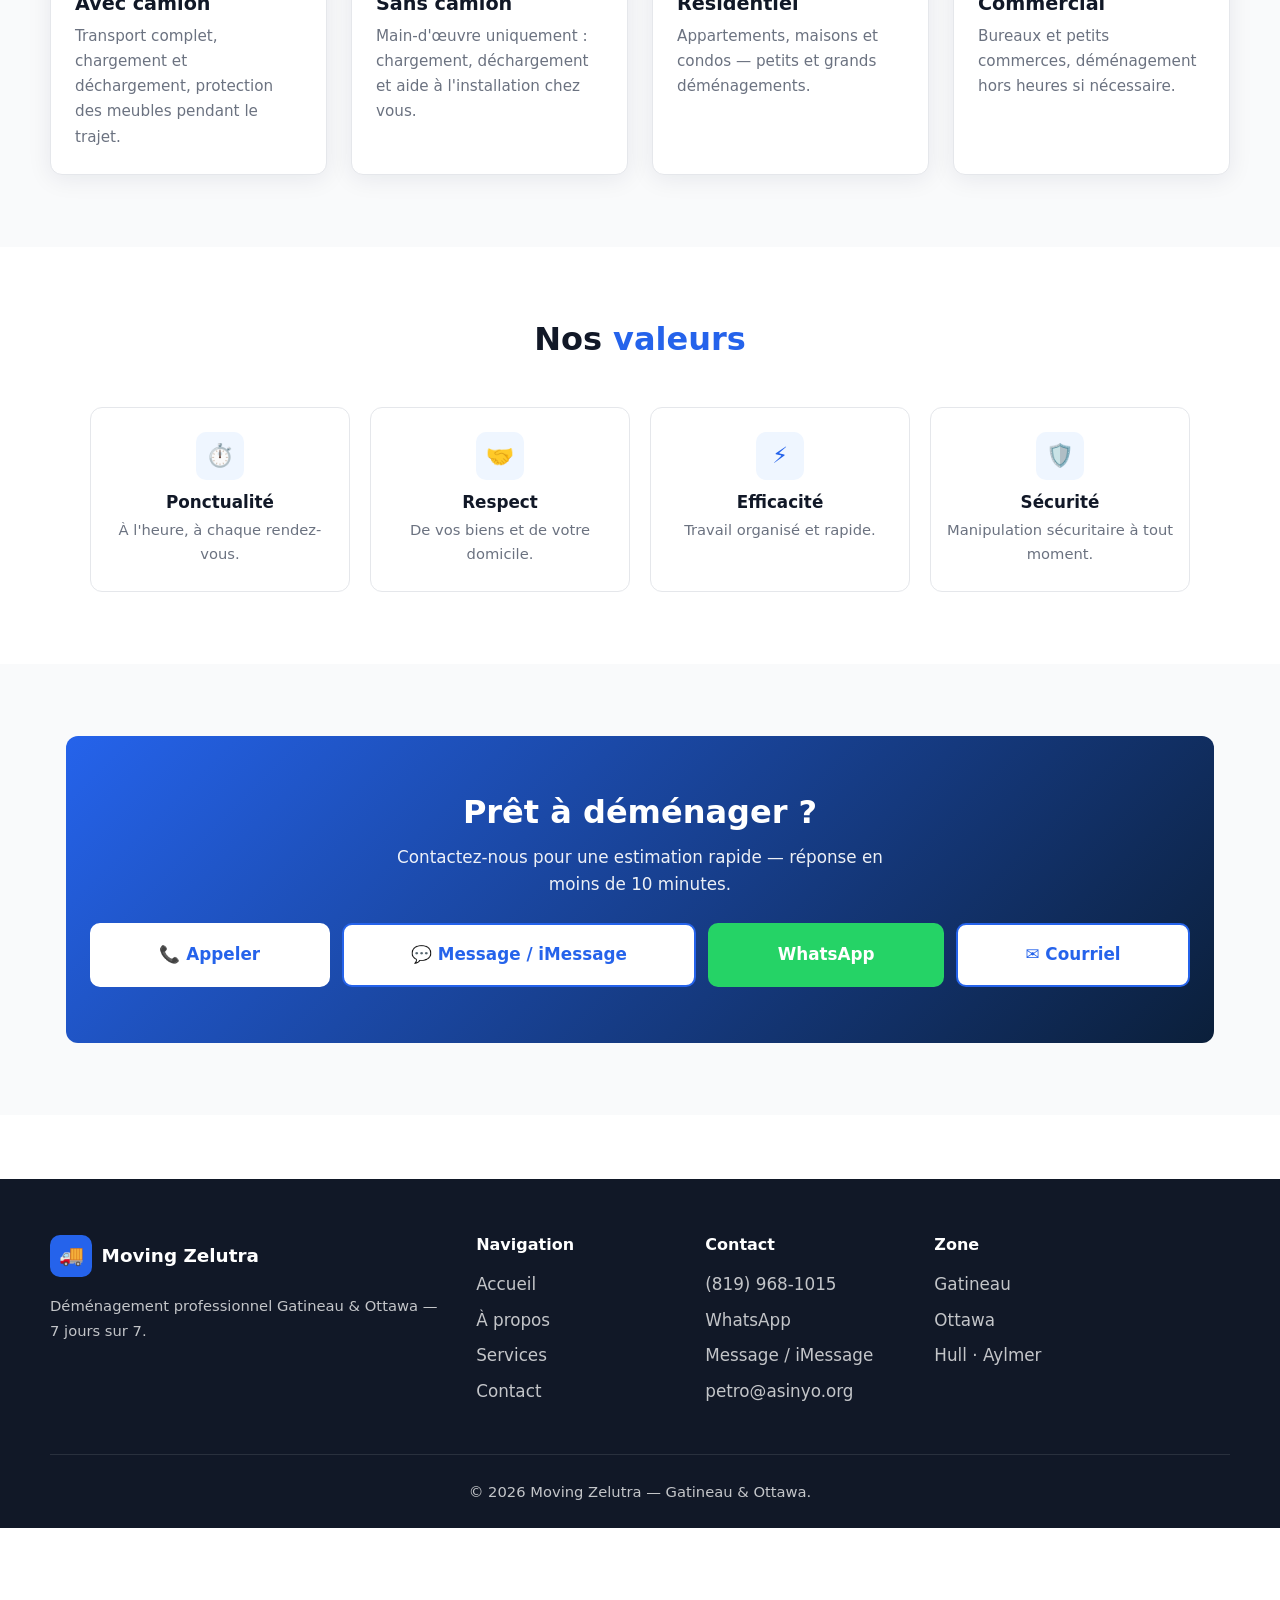
==== commit 84480947: "Add files via upload" ====
--- a/a-propos.html
+++ b/a-propos.html
@@ -82,7 +82,7 @@
         <h2>Types de <span>services</span></h2>
         <p>Des solutions complètes pour particuliers et entreprises.</p>
       </div>
-      <div class="cards-grid">
+      <div class="cards-grid cards-grid-4">
         <article class="card" id="camion-about">
           <div class="card-body">
             <div class="card-icon">🚚</div>
@@ -120,7 +120,7 @@
       <div class="section-header">
         <h2>Nos <span>valeurs</span></h2>
       </div>
-      <div class="values-grid">
+      <div class="values-grid values-grid-4">
         <div class="value-card">
           <div class="card-icon">⏱️</div>
           <h3>Ponctualité</h3>
--- a/css/style.css
+++ b/css/style.css
@@ -284,8 +284,7 @@
 
 /* Centrer le dernier élément seul (4 cartes seulement — pas la grille services) */
 @media (min-width: 901px) {
-  .cards-grid:not(.services-grid) > :last-child:nth-child(3n + 1):not(:only-child),
-  .values-grid > :last-child:nth-child(3n + 1):not(:only-child),
+  .cards-grid:not(.services-grid):not(.cards-grid-4) > :last-child:nth-child(3n + 1):not(:only-child),
   .grid-3 > :last-child:nth-child(3n + 1):not(:only-child) {
     grid-column: 2;
   }
@@ -506,6 +505,28 @@
   gap: 1.5rem;
 }
 
+/* Grille 4 cartes sur une ligne (page À propos) */
+.cards-grid-4 {
+  grid-template-columns: repeat(4, minmax(0, 1fr));
+}
+
+.cards-grid-4 > .card {
+  grid-column: auto !important;
+  display: flex;
+  flex-direction: column;
+  height: 100%;
+}
+
+.cards-grid-4 .card-body {
+  flex: 1;
+  display: flex;
+  flex-direction: column;
+}
+
+.cards-grid-4 .card-body p {
+  flex: 1;
+}
+
 /* Grille services : toujours 3 colonnes × 2 lignes (6 cartes) */
 .services-grid {
   grid-template-columns: repeat(3, minmax(0, 1fr));
@@ -949,30 +970,47 @@
 
 .values-grid {
   display: grid;
-  grid-template-columns: repeat(2, 1fr);
-  gap: 1rem;
-}
-
-@media (min-width: 901px) {
-  .values-grid {
-    grid-template-columns: repeat(4, 1fr);
-  }
-
-  .values-grid > :last-child:nth-child(3n + 1) {
-    grid-column: auto;
-  }
+  gap: 1.25rem;
+  margin: 0 auto;
+}
+
+/* 4 valeurs : une ligne, centrée */
+.values-grid-4 {
+  grid-template-columns: repeat(4, minmax(0, 1fr));
+  max-width: 1100px;
+  width: 100%;
+}
+
+.values-grid-4 > .value-card {
+  grid-column: auto !important;
+  height: 100%;
+  min-height: 100%;
 }
 
 .value-card {
   text-align: center;
-  padding: 1.5rem;
+  padding: 1.5rem 1rem;
   background: var(--white);
   border-radius: var(--radius);
   border: 1px solid var(--border);
+  display: flex;
+  flex-direction: column;
+  align-items: center;
   transition:
     transform 0.35s ease,
     border-color 0.35s ease,
     box-shadow 0.35s ease;
+}
+
+.value-card h3 {
+  font-size: 1.05rem;
+  margin-bottom: 0.35rem;
+}
+
+.value-card p {
+  font-size: 0.92rem;
+  color: var(--gray-light);
+  margin: 0;
 }
 
 .value-card:hover {
@@ -1338,14 +1376,19 @@
     grid-template-columns: repeat(2, minmax(0, 1fr));
   }
 
+  .cards-grid-4 {
+    grid-template-columns: repeat(2, minmax(0, 1fr));
+  }
+
+  .values-grid-4 {
+    grid-template-columns: repeat(2, minmax(0, 1fr));
+    max-width: 640px;
+  }
+
   .grid-3 > :last-child:nth-child(3n + 1):not(:only-child),
   .cards-grid > :last-child:nth-child(3n + 1):not(:only-child),
   .contact-cards > :last-child:nth-child(3n + 1):not(:only-child) {
     grid-column: auto;
-  }
-
-  .values-grid {
-    grid-template-columns: repeat(2, 1fr);
   }
 
   .grid-3 > :last-child:nth-child(3n + 2):not(:only-child) {
@@ -1427,6 +1470,15 @@
   .services-grid {
     grid-template-columns: 1fr;
   }
+
+  .cards-grid-4 {
+    grid-template-columns: 1fr;
+  }
+
+  .values-grid-4 {
+    grid-template-columns: 1fr;
+    max-width: 360px;
+  }
 }
 
 @media (min-width: 901px) {
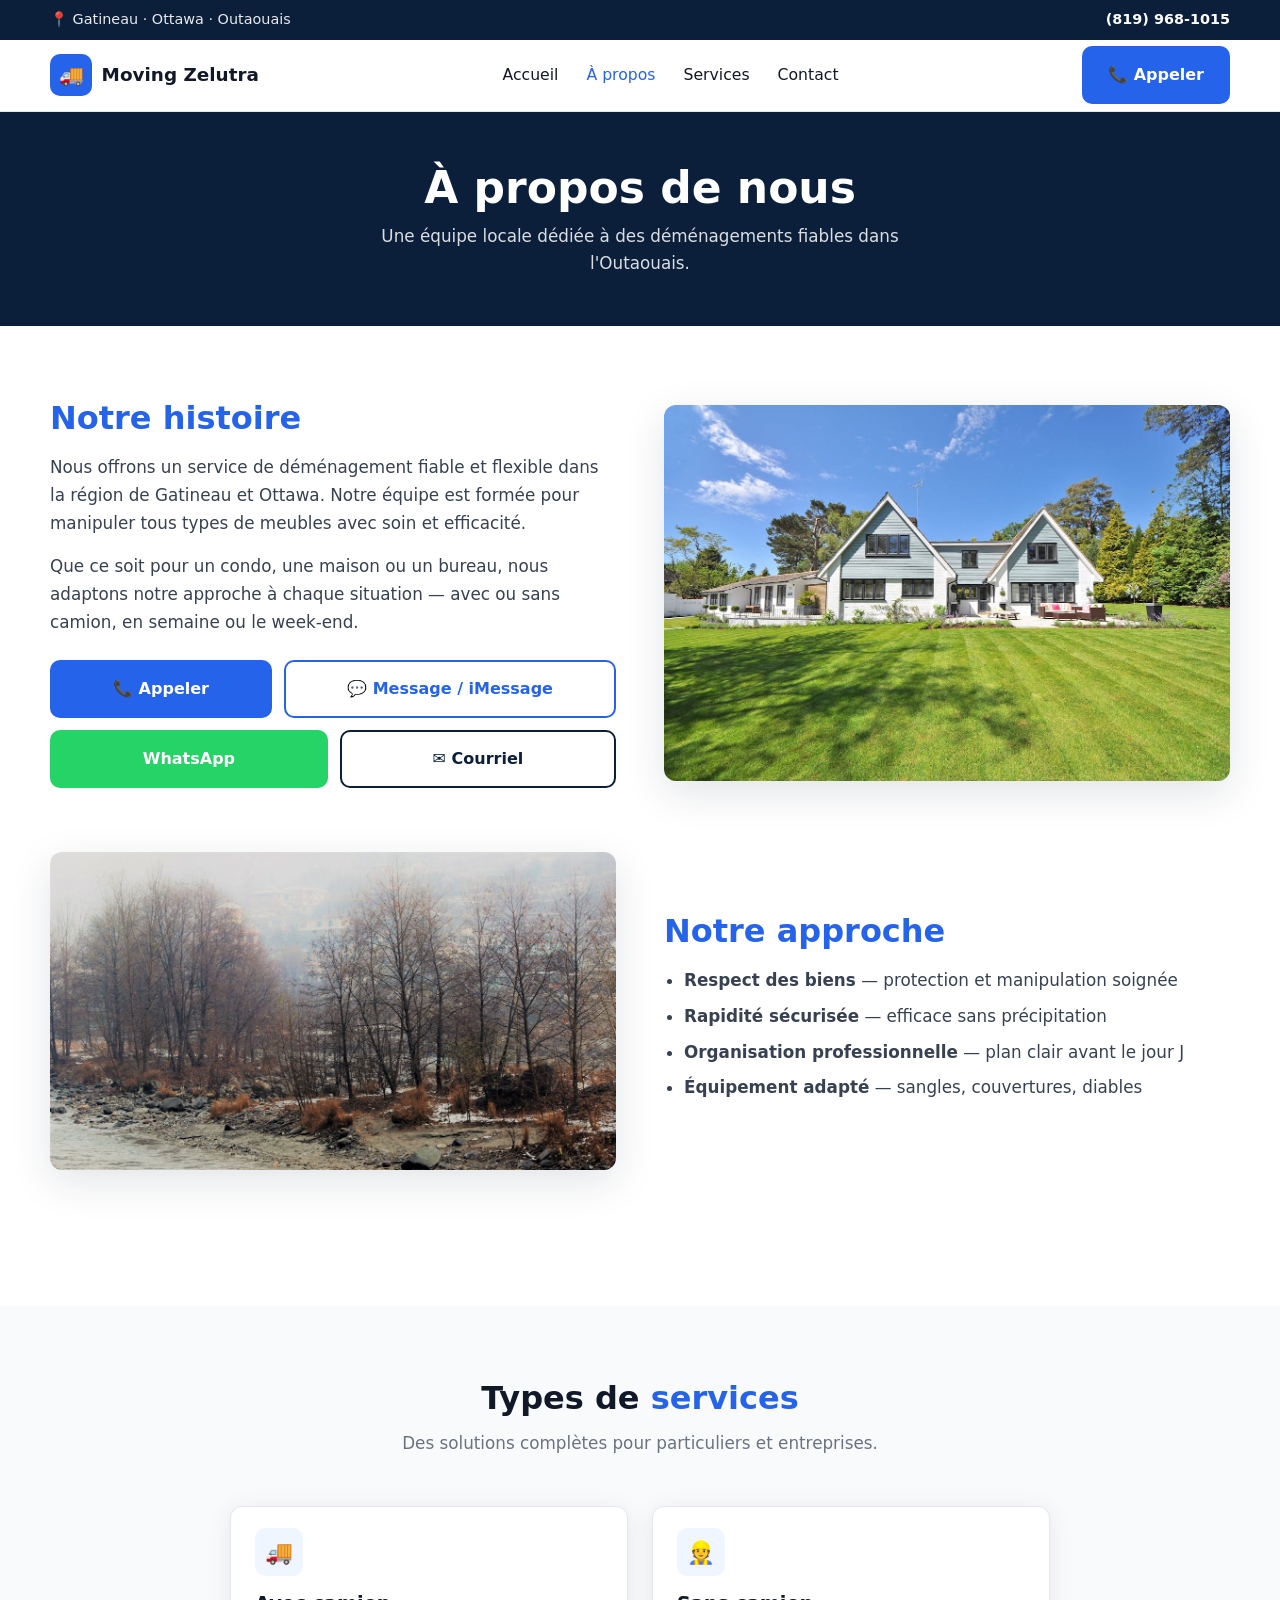
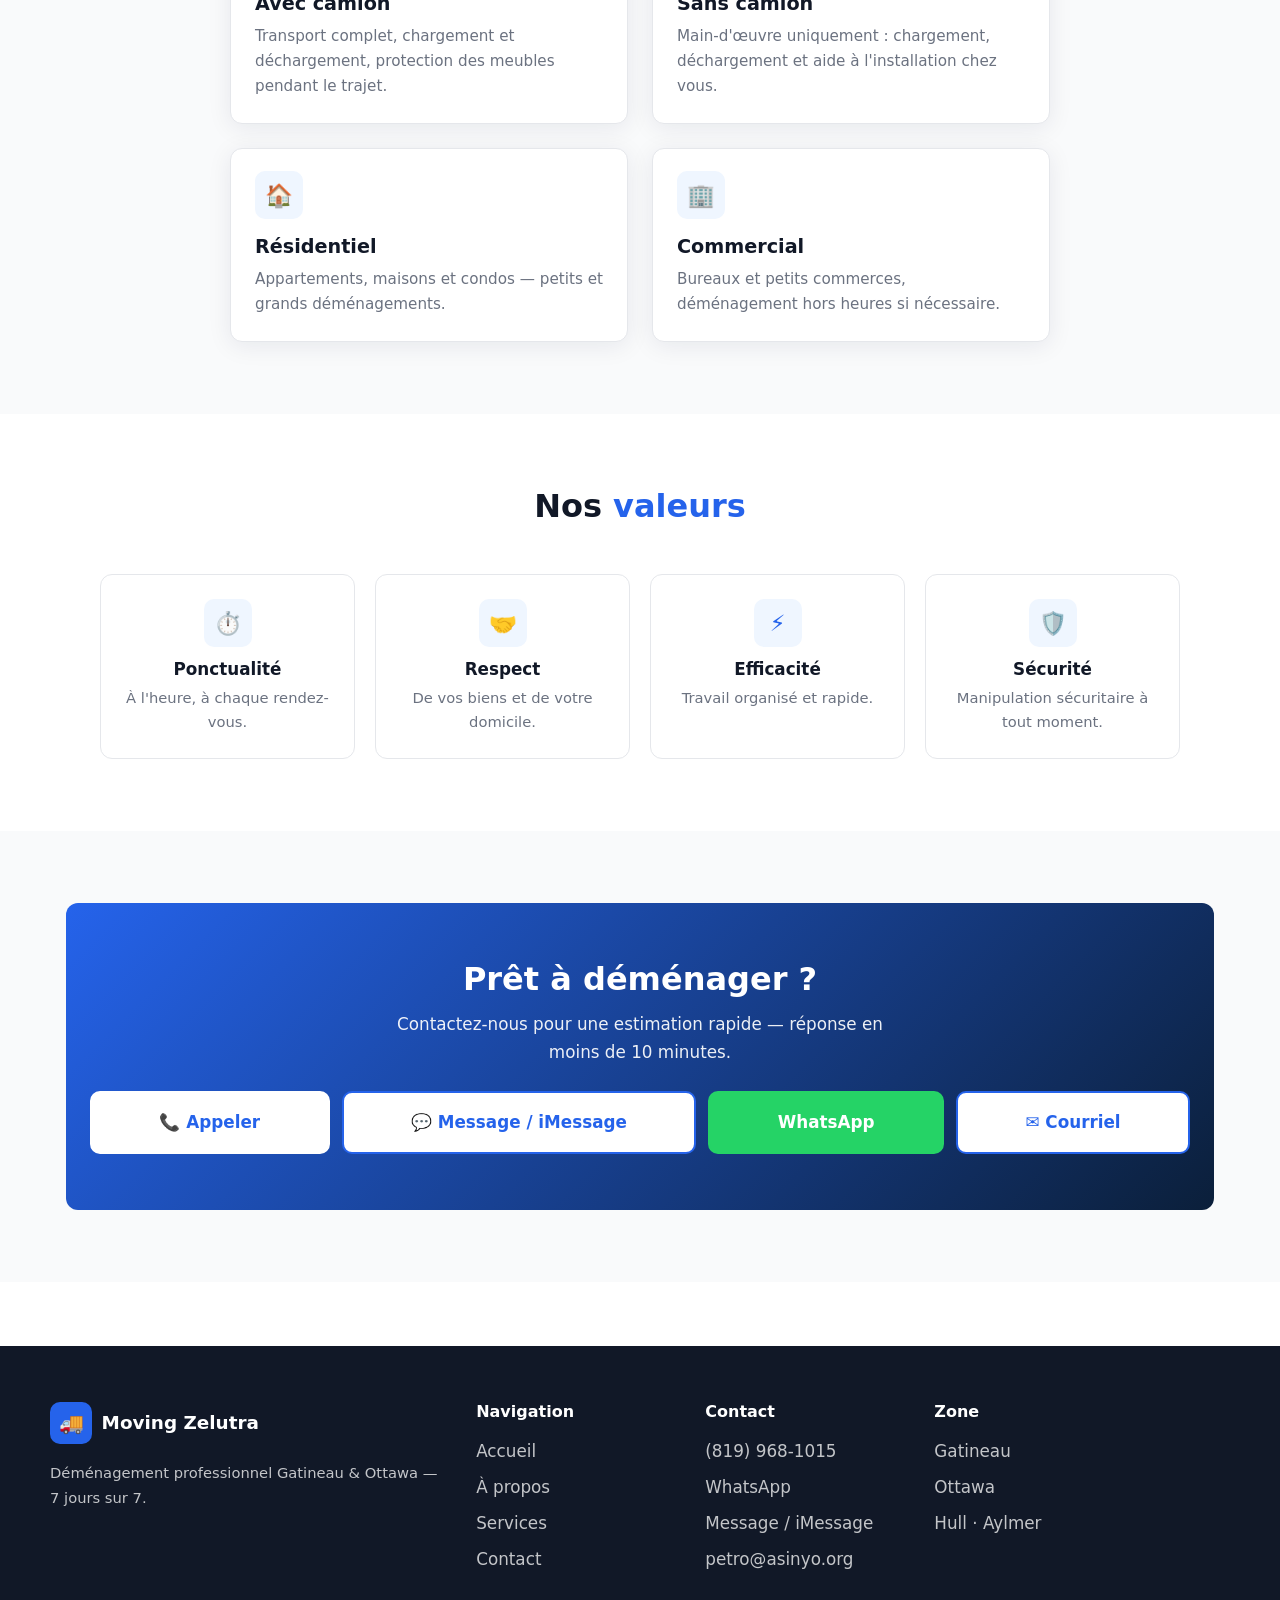
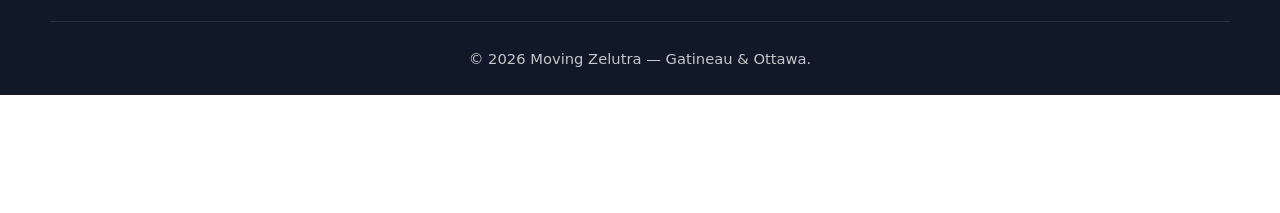
==== commit 887d2ac8: "Add files via upload" ====
--- a/a-propos.html
+++ b/a-propos.html
@@ -76,7 +76,7 @@
     </div>
   </section>
 
-  <section class="section section-alt">
+  <section class="section section-alt section-types">
     <div class="container">
       <div class="section-header">
         <h2>Types de <span>services</span></h2>
@@ -115,7 +115,7 @@
     </div>
   </section>
 
-  <section class="section">
+  <section class="section section-values">
     <div class="container">
       <div class="section-header">
         <h2>Nos <span>valeurs</span></h2>
--- a/css/style.css
+++ b/css/style.css
@@ -505,9 +505,13 @@
   gap: 1.5rem;
 }
 
-/* Grille 4 cartes sur une ligne (page À propos) */
+/* Types de services : 2 cartes par ligne, centré (page À propos) */
 .cards-grid-4 {
-  grid-template-columns: repeat(4, minmax(0, 1fr));
+  grid-template-columns: repeat(2, minmax(0, 1fr));
+  max-width: 820px;
+  width: 100%;
+  margin: 0 auto;
+  gap: 1.5rem;
 }
 
 .cards-grid-4 > .card {
@@ -974,11 +978,21 @@
   margin: 0 auto;
 }
 
-/* 4 valeurs : une ligne, centrée */
+/* Nos valeurs : 4 blocs sur une ligne, centrés */
 .values-grid-4 {
   grid-template-columns: repeat(4, minmax(0, 1fr));
-  max-width: 1100px;
+  max-width: 1080px;
   width: 100%;
+  margin-left: auto;
+  margin-right: auto;
+  justify-items: stretch;
+}
+
+.section-values .section-header,
+.section-types .section-header {
+  text-align: center;
+  margin-left: auto;
+  margin-right: auto;
 }
 
 .values-grid-4 > .value-card {
@@ -1377,12 +1391,12 @@
   }
 
   .cards-grid-4 {
-    grid-template-columns: repeat(2, minmax(0, 1fr));
+    max-width: 100%;
   }
 
   .values-grid-4 {
     grid-template-columns: repeat(2, minmax(0, 1fr));
-    max-width: 640px;
+    max-width: 520px;
   }
 
   .grid-3 > :last-child:nth-child(3n + 1):not(:only-child),
@@ -1485,6 +1499,16 @@
   .services-grid {
     grid-template-columns: repeat(3, minmax(0, 1fr));
   }
+
+  .values-grid-4 {
+    grid-template-columns: repeat(4, minmax(0, 1fr));
+    max-width: 1080px;
+  }
+
+  .cards-grid-4 {
+    grid-template-columns: repeat(2, minmax(0, 1fr));
+    max-width: 820px;
+  }
 }
 
 @media (min-width: 769px) {
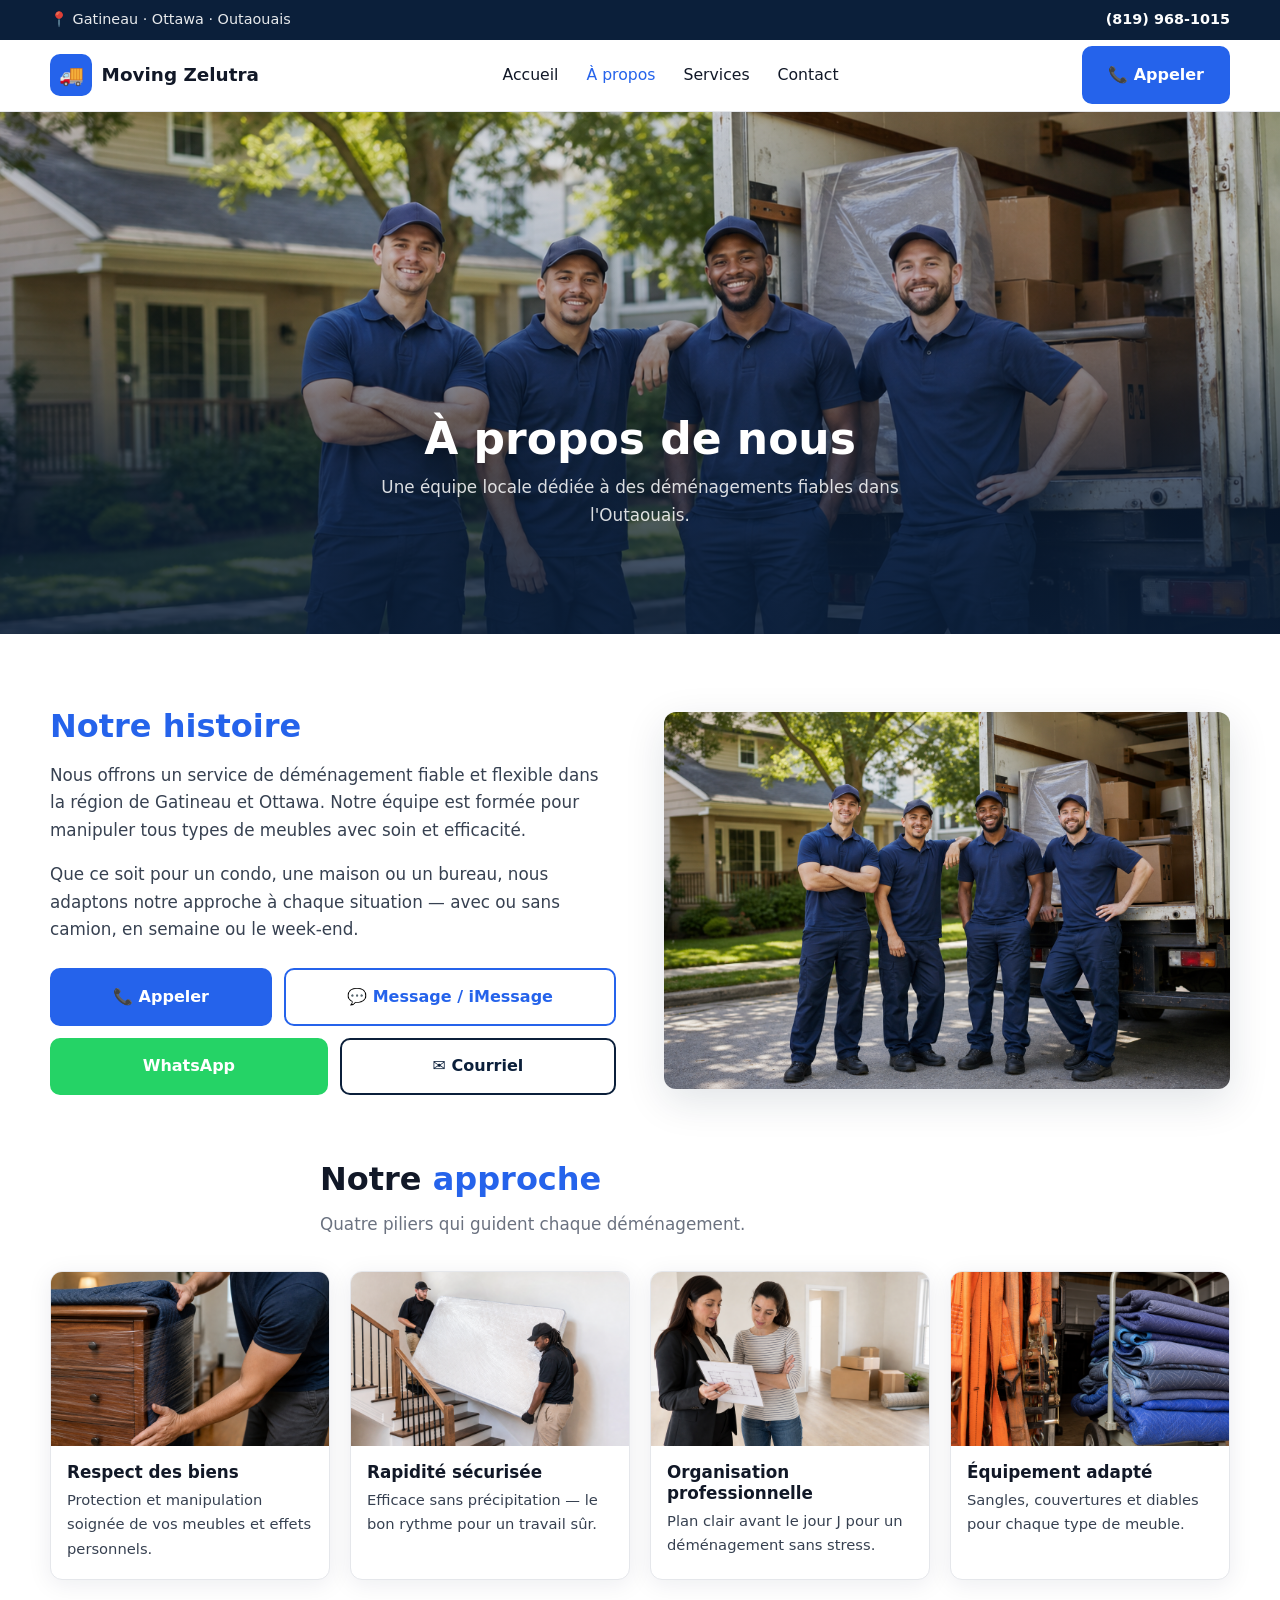
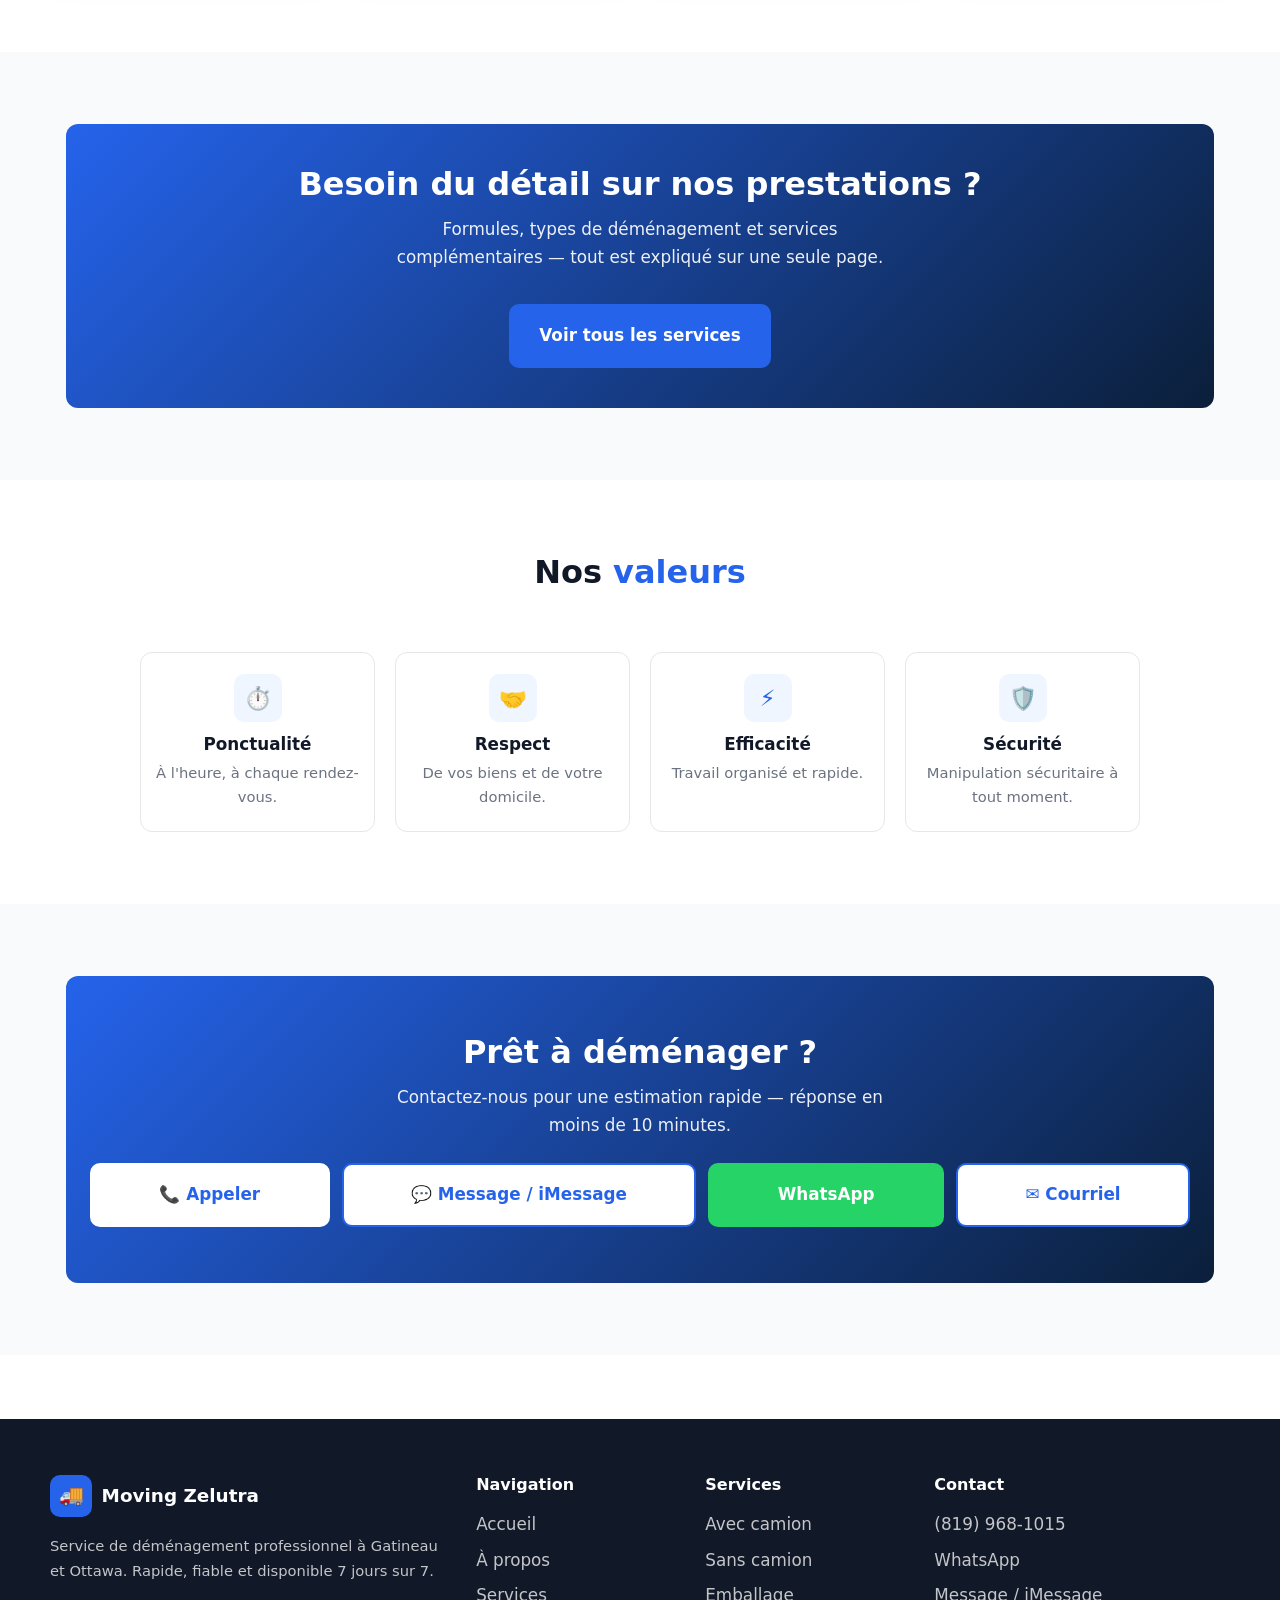
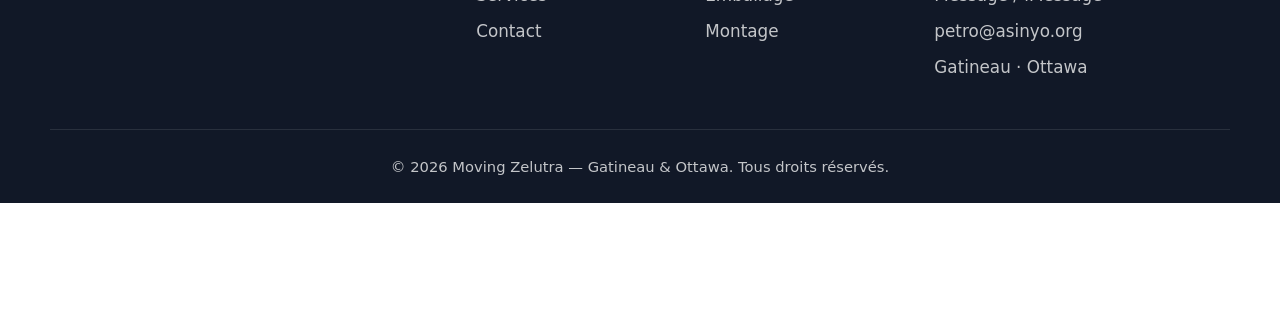
==== commit ab29a3ca: "Add files via upload" ====
--- a/a-propos.html
+++ b/a-propos.html
@@ -1,211 +1,196 @@
-<!DOCTYPE html>
-<html lang="fr">
-<head>
-  <meta charset="UTF-8">
-  <meta name="viewport" content="width=device-width, initial-scale=1.0">
-  <meta name="description" content="À propos de notre équipe de déménagement à Gatineau et Ottawa. Service fiable, professionnel et respectueux.">
-  <title>À propos | Moving Zelutra</title>
-  <link rel="stylesheet" href="css/style.css">
-</head>
-<body>
-  <div class="top-bar">
-    <div class="container">
-      <span>📍 Gatineau · Ottawa · Outaouais</span>
-      <span><a data-phone href="tel:+18199681015">(819) 968-1015</a></span>
-    </div>
-  </div>
-
-  <header class="header">
-    <div class="container">
-      <a href="index.html" class="logo"><span class="logo-icon">🚚</span> Moving Zelutra</a>
-      <nav class="nav" aria-label="Navigation principale">
-        <a href="index.html">Accueil</a>
-        <a href="a-propos.html" class="active">À propos</a>
-        <a href="services.html">Services</a>
-        <a href="contact.html">Contact</a>
-      </nav>
-      <div class="header-cta">
-        <a data-phone class="btn btn-primary" href="tel:+18199681015">📞 Appeler</a>
-      </div>
-      <button class="nav-toggle" type="button" aria-label="Menu" aria-expanded="false">
-        <span></span><span></span><span></span>
-      </button>
-    </div>
-  </header>
-
-  <section class="page-hero">
-    <div class="container">
-      <h1>À propos de nous</h1>
-      <p>Une équipe locale dédiée à des déménagements fiables dans l'Outaouais.</p>
-    </div>
-  </section>
-
-  <section class="section">
-    <div class="container">
-      <div class="content-block">
-        <div>
-          <h2>Notre histoire</h2>
-          <p>Nous offrons un service de déménagement fiable et flexible dans la région de Gatineau et Ottawa. Notre équipe est formée pour manipuler tous types de meubles avec soin et efficacité.</p>
-          <p style="margin-top: 1rem;">Que ce soit pour un condo, une maison ou un bureau, nous adaptons notre approche à chaque situation — avec ou sans camion, en semaine ou le week-end.</p>
-          <div class="contact-actions" style="margin-top: 1.5rem;">
-            <a data-phone class="btn btn-primary" href="tel:+18199681015">📞 Appeler</a>
-            <a data-sms class="btn btn-outline" href="sms:+18199681015">💬 Message / iMessage</a>
-            <a data-whatsapp class="btn btn-wa" href="https://wa.me/18199681015">WhatsApp</a>
-            <a data-mail class="btn btn-mail" href="mailto:petro@asinyo.org">✉️ Courriel</a>
-          </div>
-        </div>
-        <div class="content-img">
-          <img src="images/camion.jpg" alt="Équipe de déménagement avec camion" width="800" height="500" loading="lazy" decoding="async">
-        </div>
-      </div>
-
-      <div class="content-block reverse">
-        <div>
-          <h2>Notre approche</h2>
-          <ul>
-            <li><strong>Respect des biens</strong> — protection et manipulation soignée</li>
-            <li><strong>Rapidité sécurisée</strong> — efficace sans précipitation</li>
-            <li><strong>Organisation professionnelle</strong> — plan clair avant le jour J</li>
-            <li><strong>Équipement adapté</strong> — sangles, couvertures, diables</li>
-          </ul>
-        </div>
-        <div class="content-img">
-          <img src="images/demenageurs.jpg" alt="Déménageurs en action" width="800" height="500" loading="lazy" decoding="async">
-        </div>
-      </div>
-    </div>
-  </section>
-
-  <section class="section section-alt section-types">
-    <div class="container">
-      <div class="section-header">
-        <h2>Types de <span>services</span></h2>
-        <p>Des solutions complètes pour particuliers et entreprises.</p>
-      </div>
-      <div class="cards-grid cards-grid-4">
-        <article class="card" id="camion-about">
-          <div class="card-body">
-            <div class="card-icon">🚚</div>
-            <h3>Avec camion</h3>
-            <p>Transport complet, chargement et déchargement, protection des meubles pendant le trajet.</p>
-          </div>
-        </article>
-        <article class="card">
-          <div class="card-body">
-            <div class="card-icon">👷</div>
-            <h3>Sans camion</h3>
-            <p>Main-d'œuvre uniquement : chargement, déchargement et aide à l'installation chez vous.</p>
-          </div>
-        </article>
-        <article class="card">
-          <div class="card-body">
-            <div class="card-icon">🏠</div>
-            <h3>Résidentiel</h3>
-            <p>Appartements, maisons et condos — petits et grands déménagements.</p>
-          </div>
-        </article>
-        <article class="card">
-          <div class="card-body">
-            <div class="card-icon">🏢</div>
-            <h3>Commercial</h3>
-            <p>Bureaux et petits commerces, déménagement hors heures si nécessaire.</p>
-          </div>
-        </article>
-      </div>
-    </div>
-  </section>
-
-  <section class="section section-values">
-    <div class="container">
-      <div class="section-header">
-        <h2>Nos <span>valeurs</span></h2>
-      </div>
-      <div class="values-grid values-grid-4">
-        <div class="value-card">
-          <div class="card-icon">⏱️</div>
-          <h3>Ponctualité</h3>
-          <p>À l'heure, à chaque rendez-vous.</p>
-        </div>
-        <div class="value-card">
-          <div class="card-icon">🤝</div>
-          <h3>Respect</h3>
-          <p>De vos biens et de votre domicile.</p>
-        </div>
-        <div class="value-card">
-          <div class="card-icon">⚡</div>
-          <h3>Efficacité</h3>
-          <p>Travail organisé et rapide.</p>
-        </div>
-        <div class="value-card">
-          <div class="card-icon">🛡️</div>
-          <h3>Sécurité</h3>
-          <p>Manipulation sécuritaire à tout moment.</p>
-        </div>
-      </div>
-    </div>
-  </section>
-
-  <section class="section section-alt">
-    <div class="container">
-      <div class="cta-band">
-        <h2>Prêt à déménager ?</h2>
-        <p>Contactez-nous pour une estimation rapide — réponse en moins de 10 minutes.</p>
-        <div class="contact-actions hero-actions">
-          <a data-phone class="btn btn-white btn-lg" href="tel:+18199681015">📞 Appeler</a>
-          <a data-sms class="btn btn-outline btn-lg" href="sms:+18199681015" style="background:#fff;">💬 Message / iMessage</a>
-          <a data-whatsapp class="btn btn-wa btn-lg" href="https://wa.me/18199681015">WhatsApp</a>
-          <a data-mail class="btn btn-outline btn-lg" href="mailto:petro@asinyo.org" style="background:#fff;">✉️ Courriel</a>
-        </div>
-      </div>
-    </div>
-  </section>
-
-  <footer class="footer">
-    <div class="container">
-      <div class="footer-grid">
-        <div>
-          <a href="index.html" class="logo"><span class="logo-icon">🚚</span> Moving Zelutra</a>
-          <p>Déménagement professionnel Gatineau & Ottawa — 7 jours sur 7.</p>
-        </div>
-        <div>
-          <h4>Navigation</h4>
-          <ul>
-            <li><a href="index.html">Accueil</a></li>
-            <li><a href="a-propos.html">À propos</a></li>
-            <li><a href="services.html">Services</a></li>
-            <li><a href="contact.html">Contact</a></li>
-          </ul>
-        </div>
-        <div>
-          <h4>Contact</h4>
-          <ul>
-            <li><a data-phone href="tel:+18199681015">(819) 968-1015</a></li>
-            <li><a data-whatsapp href="https://wa.me/18199681015">WhatsApp</a></li>
-            <li><a data-sms href="sms:+18199681015">Message / iMessage</a></li>
-            <li><a data-mail href="mailto:petro@asinyo.org">petro@asinyo.org</a></li>
-          </ul>
-        </div>
-        <div>
-          <h4>Zone</h4>
-          <ul>
-            <li>Gatineau</li>
-            <li>Ottawa</li>
-            <li>Hull · Aylmer</li>
-          </ul>
-        </div>
-      </div>
-      <div class="footer-bottom">
-        <p>© 2026 Moving Zelutra — Gatineau & Ottawa.</p>
-      </div>
-    </div>
-  </footer>
-
-  <div class="sticky-contact" aria-label="Contact rapide">
-    <a data-phone class="sticky-call" href="tel:+18199681015">📞 Appeler</a>
-    <a data-sms class="sticky-sms" href="sms:+18199681015">💬 Message</a>
-    <a data-whatsapp class="sticky-wa" href="https://wa.me/18199681015">WhatsApp</a>
-    <a data-mail class="sticky-mail" href="mailto:petro@asinyo.org">✉️ Courriel</a>
-  </div>
-  <script src="js/main.js"></script>
-</body>
-</html>
+<!DOCTYPE html>
+<html lang="fr">
+<head>
+  <meta charset="UTF-8">
+  <meta name="viewport" content="width=device-width, initial-scale=1.0">
+  <meta name="description" content="À propos de notre équipe de déménagement à Gatineau et Ottawa. Service fiable, professionnel et respectueux.">
+  <title>À propos | Moving Zelutra</title>
+  <link rel="stylesheet" href="css/style.css">
+</head>
+<body>
+  <div class="top-bar">
+    <div class="container">
+      <span>📍 Gatineau · Ottawa · Outaouais</span>
+      <span><a data-phone href="tel:+18199681015">(819) 968-1015</a></span>
+    </div>
+  </div>
+
+  <header class="header">
+    <div class="container">
+      <a href="index.html" class="logo"><span class="logo-icon">🚚</span> Moving Zelutra</a>
+      <nav class="nav" aria-label="Navigation principale">
+        <a href="index.html">Accueil</a>
+        <a href="a-propos.html" class="active">À propos</a>
+        <a href="services.html">Services</a>
+        <a href="contact.html">Contact</a>
+      </nav>
+      <div class="header-cta">
+        <a data-phone class="btn btn-primary" href="tel:+18199681015">📞 Appeler</a>
+      </div>
+      <button class="nav-toggle" type="button" aria-label="Menu" aria-expanded="false">
+        <span></span><span></span><span></span>
+      </button>
+    </div>
+  </header>
+
+  <section class="page-hero page-hero--banner">
+    <img class="page-hero__bg" src="images/about-histoire.png" alt="Équipe Moving Zelutra avec camion de déménagement" width="1920" height="600" fetchpriority="high" decoding="async">
+    <div class="page-hero__shade" aria-hidden="true"></div>
+    <div class="container">
+      <h1>À propos de nous</h1>
+      <p>Une équipe locale dédiée à des déménagements fiables dans l'Outaouais.</p>
+    </div>
+  </section>
+
+  <section class="section">
+    <div class="container">
+      <div class="content-block">
+        <div>
+          <h2>Notre histoire</h2>
+          <p>Nous offrons un service de déménagement fiable et flexible dans la région de Gatineau et Ottawa. Notre équipe est formée pour manipuler tous types de meubles avec soin et efficacité.</p>
+          <p style="margin-top: 1rem;">Que ce soit pour un condo, une maison ou un bureau, nous adaptons notre approche à chaque situation — avec ou sans camion, en semaine ou le week-end.</p>
+          <div class="contact-actions" style="margin-top: 1.5rem;">
+            <a data-phone class="btn btn-primary" href="tel:+18199681015">📞 Appeler</a>
+            <a data-sms class="btn btn-outline" href="sms:+18199681015">💬 Message / iMessage</a>
+            <a data-whatsapp class="btn btn-wa" href="https://wa.me/18199681015">WhatsApp</a>
+            <a data-mail class="btn btn-mail" href="mailto:petro@asinyo.org">✉️ Courriel</a>
+          </div>
+        </div>
+        <div class="content-img">
+          <img src="images/about-histoire.png" alt="Équipe de déménagement avec camion" width="800" height="500" loading="lazy" decoding="async">
+        </div>
+      </div>
+
+      <div class="section-header section-header--left" style="margin-bottom: 2rem;">
+        <h2>Notre <span>approche</span></h2>
+        <p>Quatre piliers qui guident chaque déménagement.</p>
+      </div>
+      <div class="approche-grid">
+        <article class="approche-card">
+          <div class="approche-card__img"><img src="images/approche-respect.png" alt="Respect des biens" width="400" height="260" loading="lazy" decoding="async"></div>
+          <h3>Respect des biens</h3>
+          <p>Protection et manipulation soignée de vos meubles et effets personnels.</p>
+        </article>
+        <article class="approche-card">
+          <div class="approche-card__img"><img src="images/approche-rapidite.png" alt="Rapidité sécurisée" width="400" height="260" loading="lazy" decoding="async"></div>
+          <h3>Rapidité sécurisée</h3>
+          <p>Efficace sans précipitation — le bon rythme pour un travail sûr.</p>
+        </article>
+        <article class="approche-card">
+          <div class="approche-card__img"><img src="images/approche-organisation.png" alt="Organisation professionnelle" width="400" height="260" loading="lazy" decoding="async"></div>
+          <h3>Organisation professionnelle</h3>
+          <p>Plan clair avant le jour J pour un déménagement sans stress.</p>
+        </article>
+        <article class="approche-card">
+          <div class="approche-card__img"><img src="images/approche-equipement.png" alt="Équipement adapté" width="400" height="260" loading="lazy" decoding="async"></div>
+          <h3>Équipement adapté</h3>
+          <p>Sangles, couvertures et diables pour chaque type de meuble.</p>
+        </article>
+      </div>
+    </div>
+  </section>
+
+  <section class="section section-alt">
+    <div class="container">
+      <div class="cta-band cta-band--compact">
+        <h2>Besoin du détail sur nos prestations ?</h2>
+        <p>Formules, types de déménagement et services complémentaires — tout est expliqué sur une seule page.</p>
+        <a href="services.html" class="btn btn-primary btn-lg">Voir tous les services</a>
+      </div>
+    </div>
+  </section>
+
+  <section class="section section-values">
+    <div class="container">
+      <div class="section-header">
+        <h2>Nos <span>valeurs</span></h2>
+      </div>
+      <div class="values-grid values-grid-4">
+        <div class="value-card">
+          <div class="card-icon">⏱️</div>
+          <h3>Ponctualité</h3>
+          <p>À l'heure, à chaque rendez-vous.</p>
+        </div>
+        <div class="value-card">
+          <div class="card-icon">🤝</div>
+          <h3>Respect</h3>
+          <p>De vos biens et de votre domicile.</p>
+        </div>
+        <div class="value-card">
+          <div class="card-icon">⚡</div>
+          <h3>Efficacité</h3>
+          <p>Travail organisé et rapide.</p>
+        </div>
+        <div class="value-card">
+          <div class="card-icon">🛡️</div>
+          <h3>Sécurité</h3>
+          <p>Manipulation sécuritaire à tout moment.</p>
+        </div>
+      </div>
+    </div>
+  </section>
+
+  <section class="section section-alt">
+    <div class="container">
+      <div class="cta-band">
+        <h2>Prêt à déménager ?</h2>
+        <p>Contactez-nous pour une estimation rapide — réponse en moins de 10 minutes.</p>
+        <div class="contact-actions hero-actions">
+          <a data-phone class="btn btn-white btn-lg" href="tel:+18199681015">📞 Appeler</a>
+          <a data-sms class="btn btn-outline btn-lg" href="sms:+18199681015" style="background:#fff;">💬 Message / iMessage</a>
+          <a data-whatsapp class="btn btn-wa btn-lg" href="https://wa.me/18199681015">WhatsApp</a>
+          <a data-mail class="btn btn-outline btn-lg" href="mailto:petro@asinyo.org" style="background:#fff;">✉️ Courriel</a>
+        </div>
+      </div>
+    </div>
+  </section>
+
+  <footer class="footer">
+    <div class="container">
+            <div class="footer-grid">
+        <div>
+          <a href="index.html" class="logo"><span class="logo-icon">🚚</span> Moving Zelutra</a>
+          <p>Service de déménagement professionnel à Gatineau et Ottawa. Rapide, fiable et disponible 7 jours sur 7.</p>
+        </div>
+        <div>
+          <h4>Navigation</h4>
+          <ul>
+            <li><a href="index.html">Accueil</a></li>
+            <li><a href="a-propos.html">À propos</a></li>
+            <li><a href="services.html">Services</a></li>
+            <li><a href="contact.html">Contact</a></li>
+          </ul>
+        </div>
+        <div>
+          <h4>Services</h4>
+          <ul>
+            <li><a href="services.html#camion">Avec camion</a></li>
+            <li><a href="services.html#main-oeuvre">Sans camion</a></li>
+            <li><a href="services.html#emballage">Emballage</a></li>
+            <li><a href="services.html#montage">Montage</a></li>
+          </ul>
+        </div>
+        <div>
+          <h4>Contact</h4>
+          <ul>
+            <li><a data-phone href="tel:+18199681015">(819) 968-1015</a></li>
+            <li><a data-whatsapp href="https://wa.me/18199681015">WhatsApp</a></li>
+            <li><a data-sms href="sms:+18199681015">Message / iMessage</a></li>
+            <li><a data-mail href="mailto:petro@asinyo.org">petro@asinyo.org</a></li>
+            <li>Gatineau · Ottawa</li>
+          </ul>
+        </div>
+      </div>
+      <div class="footer-bottom"><p>© 2026 Moving Zelutra — Gatineau & Ottawa. Tous droits réservés.</p></div>
+    </div>
+  </footer>
+
+  <div class="sticky-contact" aria-label="Contact rapide">
+    <a data-phone class="sticky-call" href="tel:+18199681015">📞 Appeler</a>
+    <a data-sms class="sticky-sms" href="sms:+18199681015">💬 Message</a>
+    <a data-whatsapp class="sticky-wa" href="https://wa.me/18199681015">WhatsApp</a>
+    <a data-mail class="sticky-mail" href="mailto:petro@asinyo.org">✉️ Courriel</a>
+  </div>
+  <script src="js/main.js"></script>
+</body>
+</html>
--- a/css/style.css
+++ b/css/style.css
@@ -1,1518 +1,1940 @@
-/* ===== Variables ===== */
-:root {
-  --blue: #2563eb;
-  --blue-dark: #1e5eff;
-  --blue-section: #0b1f3a;
-  --blue-light: #eff6ff;
-  --blue-hover: #dbeafe;
-  --white: #ffffff;
-  --black: #111827;
-  --gray: #374151;
-  --gray-light: #6b7280;
-  --gray-bg: #f9fafb;
-  --border: #e5e7eb;
-  --shadow: 0 4px 24px rgba(11, 31, 58, 0.08);
-  --shadow-lg: 0 12px 40px rgba(11, 31, 58, 0.12);
-  --radius: 12px;
-  --radius-btn: 10px;
-  --header-h: 72px;
-  --sticky-bar-h: 118px;
-  --font: "Segoe UI", system-ui, -apple-system, BlinkMacSystemFont, sans-serif;
-  --max: 1180px;
-  --transition: 0.25s ease;
-  --transition-slow: 0.45s cubic-bezier(0.22, 1, 0.36, 1);
-}
-
-*,
-*::before,
-*::after {
-  box-sizing: border-box;
-  margin: 0;
-  padding: 0;
-}
-
-html {
-  scroll-behavior: smooth;
-}
-
-body {
-  font-family: var(--font);
-  color: var(--gray);
-  background: var(--white);
-  line-height: 1.65;
-  font-size: 1.05rem;
-  padding-bottom: var(--sticky-bar-h);
-}
-
-body.no-sticky-bar {
-  padding-bottom: 0;
-}
-
-img {
-  max-width: 100%;
-  height: auto;
-  display: block;
-}
-
-a {
-  color: var(--blue);
-  text-decoration: none;
-  transition: color var(--transition);
-}
-
-a:hover {
-  color: var(--blue-dark);
-}
-
-h1, h2, h3, h4 {
-  color: var(--black);
-  line-height: 1.25;
-  font-weight: 700;
-}
-
-h1 { font-size: clamp(2rem, 5vw, 2.75rem); }
-h2 { font-size: clamp(1.6rem, 3.5vw, 2rem); }
-h3 { font-size: 1.2rem; }
-
-.container {
-  width: min(100% - 2rem, var(--max));
-  margin-inline: auto;
-}
-
-/* ===== Top bar ===== */
-.top-bar {
-  background: var(--blue-section);
-  color: rgba(255, 255, 255, 0.9);
-  font-size: 0.9rem;
-  padding: 0.5rem 0;
-}
-
-.top-bar .container {
-  display: flex;
-  flex-wrap: wrap;
-  justify-content: space-between;
-  align-items: center;
-  gap: 0.5rem 1rem;
-}
-
-.top-bar a {
-  color: #fff;
-  font-weight: 600;
-}
-
-.top-bar a:hover {
-  color: #93c5fd;
-}
-
-/* ===== Header ===== */
-.header {
-  position: sticky;
-  top: 0;
-  z-index: 100;
-  background: var(--white);
-  border-bottom: 1px solid var(--border);
-  height: var(--header-h);
-  transition: box-shadow var(--transition);
-}
-
-.header.scrolled {
-  box-shadow: 0 2px 16px rgba(11, 31, 58, 0.08);
-}
-
-.header .container {
-  display: flex;
-  align-items: center;
-  justify-content: space-between;
-  height: 100%;
-  gap: 1rem;
-}
-
-.logo {
-  display: flex;
-  align-items: center;
-  gap: 0.6rem;
-  font-weight: 800;
-  font-size: 1.15rem;
-  color: var(--black);
-}
-
-.logo:hover {
-  color: var(--blue);
-}
-
-.logo-icon {
-  width: 42px;
-  height: 42px;
-  background: var(--blue);
-  border-radius: 10px;
-  display: grid;
-  place-items: center;
-  color: #fff;
-  font-size: 1.25rem;
-}
-
-.nav {
-  display: flex;
-  align-items: center;
-  gap: 1.75rem;
-}
-
-.nav a {
-  color: var(--black);
-  font-weight: 500;
-  font-size: 0.98rem;
-}
-
-.nav a {
-  transition: color 0.25s ease;
-}
-
-.nav a:hover,
-.nav a.active {
-  color: var(--blue);
-}
-
-.footer a,
-.top-bar a {
-  transition: color 0.25s ease, opacity 0.25s ease;
-}
-
-.header-cta {
-  display: flex;
-  gap: 0.6rem;
-}
-
-.nav-toggle {
-  display: none;
-  flex-direction: column;
-  gap: 5px;
-  background: none;
-  border: none;
-  cursor: pointer;
-  padding: 4px;
-}
-
-.nav-toggle span {
-  width: 26px;
-  height: 3px;
-  background: var(--black);
-  border-radius: 2px;
-  transition: var(--transition);
-}
-
-/* ===== Animations ===== */
-@keyframes fadeInUp {
-  from {
-    opacity: 0;
-    transform: translateY(32px);
-  }
-  to {
-    opacity: 1;
-    transform: translateY(0);
-  }
-}
-
-@keyframes fadeIn {
-  from { opacity: 0; }
-  to { opacity: 1; }
-}
-
-@keyframes heroZoom {
-  from { transform: scale(1.06); }
-  to { transform: scale(1); }
-}
-
-.reveal {
-  opacity: 0;
-  transform: translateY(28px);
-  transition: opacity 0.65s var(--transition-slow), transform 0.65s var(--transition-slow);
-}
-
-.reveal.is-visible {
-  opacity: 1;
-  transform: translateY(0);
-}
-
-.hero .container > .reveal,
-.hero .container > .hero-badge,
-.hero .container > h1,
-.hero .container > .hero-lead,
-.hero .container > .contact-actions,
-.hero .container > .hero-stats {
-  animation: fadeInUp 0.85s var(--transition-slow) backwards;
-}
-
-.hero .hero-badge { animation-delay: 0.05s; }
-.hero h1 { animation-delay: 0.12s; }
-.hero .hero-lead { animation-delay: 0.2s; }
-.hero .contact-actions { animation-delay: 0.28s; }
-.hero .hero-stats { animation-delay: 0.38s; }
-
-.page-hero .container > * {
-  animation: fadeInUp 0.7s var(--transition-slow) backwards;
-}
-
-.page-hero h1 { animation-delay: 0.08s; }
-.page-hero p { animation-delay: 0.16s; }
-
-@media (prefers-reduced-motion: reduce) {
-  .reveal,
-  .hero .container > *,
-  .hero-bg,
-  .page-hero .container > * {
-    animation: none !important;
-    transition: none !important;
-    opacity: 1 !important;
-    transform: none !important;
-  }
-}
-
-/* ===== Grille 3 colonnes ===== */
-.grid-3 {
-  display: grid;
-  grid-template-columns: repeat(3, 1fr);
-  gap: 1.5rem;
-}
-
-.grid-3 > .card,
-.grid-3 > .feature,
-.grid-3 > .contact-card,
-.grid-3 > .value-card,
-.grid-3 > .content-img {
-  min-width: 0;
-}
-
-/* Centrer le dernier élément seul (4 cartes seulement — pas la grille services) */
-@media (min-width: 901px) {
-  .cards-grid:not(.services-grid):not(.cards-grid-4) > :last-child:nth-child(3n + 1):not(:only-child),
-  .grid-3 > :last-child:nth-child(3n + 1):not(:only-child) {
-    grid-column: 2;
-  }
-}
-
-/* Contact : 2×2 puis 4 colonnes sur grand écran */
-.contact-cards {
-  grid-template-columns: repeat(2, 1fr);
-}
-
-@media (min-width: 1024px) {
-  .contact-cards {
-    grid-template-columns: repeat(4, 1fr);
-  }
-
-  .contact-cards > :last-child:nth-child(3n + 1) {
-    grid-column: auto;
-  }
-}
-
-/* ===== Buttons ===== */
-.btn {
-  display: inline-flex;
-  align-items: center;
-  justify-content: center;
-  gap: 0.45rem;
-  padding: 0.85rem 1.5rem;
-  font-size: 1rem;
-  font-weight: 600;
-  border-radius: var(--radius-btn);
-  border: 2px solid transparent;
-  cursor: pointer;
-  transition:
-    background 0.3s ease,
-    color 0.3s ease,
-    border-color 0.3s ease,
-    transform 0.3s ease,
-    box-shadow 0.3s ease;
-  white-space: nowrap;
-}
-
-.btn:active {
-  transform: scale(0.97);
-}
-
-.btn-primary {
-  background: var(--blue);
-  color: #fff;
-  border-color: var(--blue);
-}
-
-.btn-primary:hover {
-  background: var(--blue-section);
-  border-color: var(--blue-section);
-  color: #fff;
-  transform: translateY(-3px);
-  box-shadow: 0 10px 28px rgba(37, 99, 235, 0.4);
-}
-
-.btn-outline {
-  background: var(--white);
-  color: var(--blue);
-  border-color: var(--blue);
-}
-
-.btn-outline:hover {
-  background: var(--blue);
-  color: #fff;
-  border-color: var(--blue);
-  transform: translateY(-3px);
-  box-shadow: 0 8px 24px rgba(37, 99, 235, 0.3);
-}
-
-.btn-white {
-  background: #fff;
-  color: var(--blue);
-  border-color: #fff;
-}
-
-.btn-white:hover {
-  background: var(--blue);
-  color: #fff;
-  border-color: var(--blue);
-  transform: translateY(-3px);
-  box-shadow: 0 8px 24px rgba(37, 99, 235, 0.25);
-}
-
-.btn-lg {
-  padding: 1rem 1.75rem;
-  font-size: 1.05rem;
-}
-
-/* ===== Hero ===== */
-.hero {
-  position: relative;
-  min-height: 520px;
-  display: flex;
-  align-items: center;
-  color: #fff;
-  overflow: hidden;
-}
-
-.hero-bg {
-  position: absolute;
-  inset: 0;
-  background: center / cover no-repeat;
-  z-index: 0;
-  animation: heroZoom 1.4s ease-out;
-}
-
-.hero-bg::after {
-  content: "";
-  position: absolute;
-  inset: 0;
-  background: linear-gradient(105deg, rgba(11, 31, 58, 0.92) 0%, rgba(11, 31, 58, 0.75) 45%, rgba(11, 31, 58, 0.4) 100%);
-}
-
-.hero .container {
-  position: relative;
-  z-index: 1;
-  padding: 4rem 0;
-}
-
-.hero-badge {
-  display: inline-block;
-  background: rgba(37, 99, 235, 0.9);
-  padding: 0.35rem 0.85rem;
-  border-radius: 50px;
-  font-size: 0.85rem;
-  font-weight: 600;
-  margin-bottom: 1rem;
-}
-
-.hero h1 {
-  color: #fff;
-  max-width: 640px;
-  margin-bottom: 1rem;
-}
-
-.hero-lead {
-  font-size: 1.2rem;
-  max-width: 520px;
-  margin-bottom: 1.75rem;
-  color: rgba(255, 255, 255, 0.92);
-}
-
-.hero-actions {
-  display: flex;
-  flex-wrap: wrap;
-  gap: 0.85rem;
-}
-
-.hero-stats {
-  display: flex;
-  flex-wrap: wrap;
-  gap: 2rem;
-  margin-top: 2.5rem;
-  padding-top: 2rem;
-  border-top: 1px solid rgba(255, 255, 255, 0.2);
-}
-
-.hero-stat strong {
-  display: block;
-  font-size: 1.75rem;
-  color: #fff;
-}
-
-.hero-stat span {
-  font-size: 0.9rem;
-  color: rgba(255, 255, 255, 0.8);
-}
-
-/* ===== Sections ===== */
-.section {
-  padding: 4.5rem 0;
-}
-
-.section-alt {
-  background: var(--gray-bg);
-}
-
-.section-dark {
-  background: var(--blue-section);
-  color: rgba(255, 255, 255, 0.88);
-}
-
-.section-dark h2,
-.section-dark h3 {
-  color: #fff;
-}
-
-.section-header {
-  text-align: center;
-  max-width: 640px;
-  margin: 0 auto 3rem;
-}
-
-.section-header h2 {
-  margin-bottom: 0.75rem;
-}
-
-.section-header h2 span {
-  color: var(--blue);
-}
-
-.section-header p {
-  color: var(--gray-light);
-}
-
-.section-dark .section-header p {
-  color: rgba(255, 255, 255, 0.75);
-}
-
-/* ===== Cards ===== */
-.cards-grid {
-  display: grid;
-  grid-template-columns: repeat(3, 1fr);
-  gap: 1.5rem;
-}
-
-/* Types de services : 2 cartes par ligne, centré (page À propos) */
-.cards-grid-4 {
-  grid-template-columns: repeat(2, minmax(0, 1fr));
-  max-width: 820px;
-  width: 100%;
-  margin: 0 auto;
-  gap: 1.5rem;
-}
-
-.cards-grid-4 > .card {
-  grid-column: auto !important;
-  display: flex;
-  flex-direction: column;
-  height: 100%;
-}
-
-.cards-grid-4 .card-body {
-  flex: 1;
-  display: flex;
-  flex-direction: column;
-}
-
-.cards-grid-4 .card-body p {
-  flex: 1;
-}
-
-/* Grille services : toujours 3 colonnes × 2 lignes (6 cartes) */
-.services-grid {
-  grid-template-columns: repeat(3, minmax(0, 1fr));
-}
-
-.services-grid .card {
-  grid-column: auto !important;
-  display: flex;
-  flex-direction: column;
-}
-
-.card-img-wrap {
-  overflow: hidden;
-  height: 200px;
-  background: linear-gradient(135deg, var(--blue-light) 0%, #e5e7eb 100%);
-  flex-shrink: 0;
-}
-
-.services-grid .card-img {
-  height: 100%;
-  min-height: 200px;
-}
-
-.card {
-  background: var(--white);
-  border-radius: var(--radius);
-  overflow: hidden;
-  box-shadow: var(--shadow);
-  border: 1px solid var(--border);
-  transition:
-    transform 0.35s var(--transition-slow),
-    box-shadow 0.35s ease,
-    border-color 0.35s ease;
-}
-
-.card:hover {
-  transform: translateY(-8px);
-  box-shadow: var(--shadow-lg);
-  border-color: var(--blue);
-}
-
-.card:hover .card-img {
-  transform: scale(1.06);
-}
-
-.card-img {
-  height: 200px;
-  object-fit: cover;
-  width: 100%;
-  transition: transform 0.5s ease;
-  background: var(--gray-bg);
-}
-
-.card-body {
-  padding: 1.35rem 1.5rem 1.5rem;
-}
-
-.card-icon {
-  width: 48px;
-  height: 48px;
-  background: var(--blue-light);
-  color: var(--blue);
-  border-radius: 10px;
-  display: grid;
-  place-items: center;
-  font-size: 1.4rem;
-  margin-bottom: 1rem;
-}
-
-.card h3 {
-  margin-bottom: 0.5rem;
-}
-
-.card p {
-  font-size: 0.95rem;
-  color: var(--gray-light);
-}
-
-.card-link {
-  display: inline-flex;
-  align-items: center;
-  gap: 0.3rem;
-  margin-top: 0.85rem;
-  font-weight: 600;
-  font-size: 0.95rem;
-  padding: 0.35rem 0;
-  transition: color 0.25s ease, gap 0.25s ease;
-}
-
-.card-link:hover {
-  color: var(--blue-section);
-  gap: 0.55rem;
-}
-
-/* ===== Steps ===== */
-.steps {
-  display: grid;
-  grid-template-columns: repeat(auto-fit, minmax(220px, 1fr));
-  gap: 1.5rem;
-  counter-reset: step;
-}
-
-.step {
-  text-align: center;
-  padding: 1.5rem;
-  border-radius: var(--radius);
-  border: 1px solid transparent;
-  transition:
-    transform 0.35s ease,
-    border-color 0.35s ease,
-    background 0.35s ease;
-}
-
-.step:hover {
-  transform: translateY(-4px);
-  border-color: var(--blue-hover);
-  background: var(--white);
-}
-
-.step:hover .step-num {
-  background: var(--blue-section);
-  transform: scale(1.08);
-}
-
-.step-num {
-  width: 52px;
-  height: 52px;
-  background: var(--blue);
-  color: #fff;
-  border-radius: 50%;
-  display: grid;
-  place-items: center;
-  font-weight: 800;
-  font-size: 1.25rem;
-  margin: 0 auto 1rem;
-  transition: background 0.3s ease, transform 0.3s ease;
-}
-
-.step h3 {
-  margin-bottom: 0.5rem;
-}
-
-/* ===== Features ===== */
-.features-grid {
-  display: grid;
-  grid-template-columns: repeat(3, 1fr);
-  gap: 1.25rem;
-}
-
-.feature {
-  display: flex;
-  gap: 1rem;
-  padding: 1.25rem;
-  background: var(--white);
-  border-radius: var(--radius);
-  border: 1px solid var(--border);
-  transition:
-    transform 0.35s var(--transition-slow),
-    box-shadow 0.35s ease,
-    border-color 0.35s ease;
-}
-
-.feature:hover {
-  transform: translateY(-6px);
-  border-color: var(--blue);
-  box-shadow: var(--shadow-lg);
-}
-
-.feature:hover .feature-icon {
-  background: var(--blue);
-  color: #fff;
-  transform: scale(1.08);
-}
-
-.feature-icon {
-  flex-shrink: 0;
-  width: 44px;
-  height: 44px;
-  background: var(--blue-light);
-  color: var(--blue);
-  border-radius: 10px;
-  display: grid;
-  place-items: center;
-  font-size: 1.2rem;
-  transition: background 0.3s ease, color 0.3s ease, transform 0.3s ease;
-}
-
-.feature h3 {
-  font-size: 1.05rem;
-  margin-bottom: 0.25rem;
-}
-
-.feature p {
-  font-size: 0.92rem;
-  color: var(--gray-light);
-}
-
-/* ===== Zone ===== */
-.zone-wrap {
-  display: grid;
-  grid-template-columns: 1fr 1fr;
-  gap: 2.5rem;
-  align-items: center;
-}
-
-.zone-list {
-  list-style: none;
-  display: grid;
-  grid-template-columns: 1fr 1fr;
-  gap: 0.6rem 1rem;
-  margin-top: 1.25rem;
-}
-
-.zone-list li::before {
-  content: "✓ ";
-  color: var(--blue);
-  font-weight: 700;
-}
-
-.zone-map {
-  border-radius: var(--radius);
-  overflow: hidden;
-  box-shadow: var(--shadow);
-  min-height: 280px;
-  background: var(--blue-light);
-  display: grid;
-  place-items: center;
-  padding: 2rem;
-  text-align: center;
-}
-
-.zone-map-placeholder {
-  font-size: 4rem;
-  margin-bottom: 0.5rem;
-}
-
-/* ===== Testimonials ===== */
-.testimonials {
-  display: grid;
-  grid-template-columns: repeat(auto-fit, minmax(300px, 1fr));
-  gap: 1.5rem;
-}
-
-.testimonial {
-  background: var(--white);
-  padding: 1.5rem;
-  border-radius: var(--radius);
-  border: 1px solid var(--border);
-  box-shadow: var(--shadow);
-  transition: transform 0.35s ease, border-color 0.35s ease, box-shadow 0.35s ease;
-}
-
-.testimonial:hover {
-  transform: translateY(-6px);
-  border-color: var(--blue);
-  box-shadow: var(--shadow-lg);
-}
-
-.testimonial-stars {
-  color: #f59e0b;
-  margin-bottom: 0.75rem;
-  letter-spacing: 2px;
-}
-
-.testimonial p {
-  font-style: italic;
-  margin-bottom: 1rem;
-  color: var(--gray);
-}
-
-.testimonial cite {
-  font-style: normal;
-  font-weight: 600;
-  color: var(--black);
-  font-size: 0.9rem;
-}
-
-/* ===== CTA band ===== */
-.cta-band {
-  background: linear-gradient(135deg, var(--blue) 0%, var(--blue-section) 100%);
-  color: #fff;
-  text-align: center;
-  padding: 3.5rem 1.5rem;
-  border-radius: var(--radius);
-  margin: 0 auto;
-  max-width: var(--max);
-  width: calc(100% - 2rem);
-}
-
-.cta-band h2 {
-  color: #fff;
-  margin-bottom: 0.75rem;
-}
-
-.cta-band p {
-  margin-bottom: 1.5rem;
-  opacity: 0.92;
-  max-width: 520px;
-  margin-inline: auto;
-}
-
-.cta-band .hero-actions,
-.cta-band .contact-actions {
-  justify-content: center;
-}
-
-/* ===== Contact actions (4 boutons) ===== */
-.contact-actions {
-  display: flex;
-  flex-wrap: wrap;
-  gap: 0.75rem;
-}
-
-.contact-actions .btn {
-  flex: 1 1 auto;
-  min-width: 140px;
-}
-
-.btn-wa {
-  background: #25d366;
-  color: #fff;
-  border-color: #25d366;
-}
-
-.btn-wa:hover {
-  background: #128c7e;
-  border-color: #128c7e;
-  color: #fff;
-  transform: translateY(-3px);
-  box-shadow: 0 10px 28px rgba(37, 211, 102, 0.45);
-}
-
-.btn-mail {
-  background: var(--white);
-  color: var(--blue-section);
-  border-color: var(--blue-section);
-}
-
-.btn-mail:hover {
-  background: var(--blue-section);
-  color: #fff;
-  border-color: var(--blue-section);
-  transform: translateY(-3px);
-  box-shadow: 0 8px 24px rgba(11, 31, 58, 0.25);
-}
-
-/* ===== Page hero (inner) ===== */
-.page-hero {
-  background: var(--blue-section);
-  color: #fff;
-  padding: 3rem 0;
-  text-align: center;
-}
-
-.page-hero h1 {
-  color: #fff;
-  margin-bottom: 0.5rem;
-}
-
-.page-hero p {
-  color: rgba(255, 255, 255, 0.85);
-  max-width: 560px;
-  margin: 0 auto;
-}
-
-/* ===== About / content blocks ===== */
-.content-block {
-  display: grid;
-  grid-template-columns: 1fr 1fr;
-  gap: 3rem;
-  align-items: center;
-  margin-bottom: 4rem;
-}
-
-.content-block.reverse {
-  direction: rtl;
-}
-
-.content-block.reverse > * {
-  direction: ltr;
-}
-
-.content-block h2 {
-  margin-bottom: 1rem;
-  color: var(--blue);
-}
-
-.content-block ul {
-  margin-top: 1rem;
-  padding-left: 1.25rem;
-}
-
-.content-block li {
-  margin-bottom: 0.5rem;
-}
-
-.content-block__text p {
-  color: var(--gray);
-  line-height: 1.7;
-  margin-bottom: 1rem;
-}
-
-.content-block__text ul {
-  color: var(--gray);
-}
-
-.zigzag-blocks {
-  margin-top: 2.5rem;
-}
-
-.zigzag-blocks .content-block {
-  margin-bottom: 0;
-  padding-bottom: 4rem;
-  border-bottom: 1px solid var(--border);
-}
-
-.zigzag-blocks .content-block:last-child {
-  padding-bottom: 0;
-  border-bottom: none;
-}
-
-.content-img {
-  border-radius: var(--radius);
-  overflow: hidden;
-  box-shadow: var(--shadow-lg);
-  min-height: 280px;
-  background: var(--gray-bg);
-}
-
-.content-img img {
-  width: 100%;
-  height: 100%;
-  min-height: 280px;
-  object-fit: cover;
-  transition: transform 0.55s ease;
-}
-
-.content-img:hover img {
-  transform: scale(1.04);
-}
-
-.values-grid {
-  display: grid;
-  gap: 1.25rem;
-  margin: 0 auto;
-}
-
-/* Nos valeurs : 4 blocs sur une ligne, centrés */
-.values-grid-4 {
-  grid-template-columns: repeat(4, minmax(0, 1fr));
-  max-width: 1080px;
-  width: 100%;
-  margin-left: auto;
-  margin-right: auto;
-  justify-items: stretch;
-}
-
-.section-values .section-header,
-.section-types .section-header {
-  text-align: center;
-  margin-left: auto;
-  margin-right: auto;
-}
-
-.values-grid-4 > .value-card {
-  grid-column: auto !important;
-  height: 100%;
-  min-height: 100%;
-}
-
-.value-card {
-  text-align: center;
-  padding: 1.5rem 1rem;
-  background: var(--white);
-  border-radius: var(--radius);
-  border: 1px solid var(--border);
-  display: flex;
-  flex-direction: column;
-  align-items: center;
-  transition:
-    transform 0.35s ease,
-    border-color 0.35s ease,
-    box-shadow 0.35s ease;
-}
-
-.value-card h3 {
-  font-size: 1.05rem;
-  margin-bottom: 0.35rem;
-}
-
-.value-card p {
-  font-size: 0.92rem;
-  color: var(--gray-light);
-  margin: 0;
-}
-
-.value-card:hover {
-  transform: translateY(-6px);
-  border-color: var(--blue);
-  box-shadow: var(--shadow);
-}
-
-.value-card .card-icon {
-  margin: 0 auto 0.75rem;
-}
-
-/* ===== Services detail ===== */
-.service-detail {
-  padding: 2rem;
-  background: var(--white);
-  border-radius: var(--radius);
-  border: 1px solid var(--border);
-  margin-bottom: 1.5rem;
-  box-shadow: var(--shadow);
-  transition: transform 0.35s ease, border-color 0.35s ease, box-shadow 0.35s ease;
-}
-
-.service-detail:hover {
-  transform: translateX(6px);
-  border-color: var(--blue);
-  box-shadow: var(--shadow-lg);
-}
-
-.service-detail h3 {
-  color: var(--blue);
-  margin-bottom: 0.75rem;
-  display: flex;
-  align-items: center;
-  gap: 0.5rem;
-}
-
-.service-detail ul {
-  padding-left: 1.25rem;
-  color: var(--gray);
-}
-
-.service-detail li {
-  margin-bottom: 0.35rem;
-}
-
-.options-tags {
-  display: flex;
-  flex-wrap: wrap;
-  gap: 0.6rem;
-  margin-top: 1rem;
-}
-
-.tag {
-  background: var(--blue-light);
-  color: var(--blue);
-  padding: 0.4rem 0.9rem;
-  border-radius: 50px;
-  font-size: 0.88rem;
-  font-weight: 600;
-  transition: background 0.3s ease, color 0.3s ease, transform 0.3s ease;
-  cursor: default;
-}
-
-.tag:hover {
-  background: var(--blue);
-  color: #fff;
-  transform: translateY(-2px);
-}
-
-/* ===== Contact page ===== */
-.contact-page {
-  background: #f0f6ff;
-  min-height: 60vh;
-}
-
-.contact-cards {
-  display: grid;
-  gap: 1.5rem;
-  margin-bottom: 3rem;
-  align-items: stretch;
-}
-
-.contact-card {
-  display: flex;
-  flex-direction: column;
-  align-items: center;
-  height: 100%;
-  min-height: 100%;
-  background: var(--white);
-  padding: 2rem 1.5rem;
-  border-radius: var(--radius);
-  text-align: center;
-  box-shadow: var(--shadow);
-  border: 1px solid var(--border);
-  transition:
-    border-color 0.3s ease,
-    transform 0.35s ease,
-    box-shadow 0.35s ease;
-}
-
-.contact-card:hover {
-  border-color: var(--blue);
-  transform: translateY(-8px);
-  box-shadow: var(--shadow-lg);
-}
-
-.contact-card .card-icon {
-  margin: 0 auto 1rem;
-  width: 64px;
-  height: 64px;
-  min-width: 64px;
-  min-height: 64px;
-  font-size: 1.75rem;
-  flex-shrink: 0;
-}
-
-.contact-card h3 {
-  margin-bottom: 0.75rem;
-  font-size: 1.15rem;
-  line-height: 1.3;
-  min-height: 2.6rem;
-  display: flex;
-  align-items: center;
-  justify-content: center;
-}
-
-.contact-card__body {
-  flex: 1 1 auto;
-  display: flex;
-  flex-direction: column;
-  width: 100%;
-  margin-bottom: 1.25rem;
-}
-
-.contact-card__desc {
-  color: var(--gray-light);
-  font-size: 0.95rem;
-  line-height: 1.55;
-  min-height: 4.65rem;
-  margin: 0;
-  display: flex;
-  align-items: flex-start;
-  justify-content: center;
-}
-
-.contact-card__meta {
-  margin: 0.75rem 0 0;
-  min-height: 1.75rem;
-  display: flex;
-  align-items: center;
-  justify-content: center;
-  color: var(--black);
-  font-size: 0.95rem;
-  word-break: break-word;
-}
-
-.contact-card__btn {
-  width: 100%;
-  min-height: 3rem;
-  margin-top: auto;
-  flex-shrink: 0;
-}
-
-.info-box {
-  background: var(--white);
-  padding: 2rem;
-  border-radius: var(--radius);
-  border-left: 4px solid var(--blue);
-  box-shadow: var(--shadow);
-  margin-bottom: 2rem;
-}
-
-.info-box h3 {
-  margin-bottom: 0.75rem;
-}
-
-.availability {
-  display: flex;
-  flex-wrap: wrap;
-  gap: 1rem;
-  margin-top: 1rem;
-}
-
-.availability span {
-  background: var(--blue-light);
-  color: var(--blue);
-  padding: 0.5rem 1rem;
-  border-radius: 8px;
-  font-weight: 600;
-  font-size: 0.9rem;
-}
-
-/* ===== Footer ===== */
-.footer {
-  background: var(--black);
-  color: rgba(255, 255, 255, 0.75);
-  padding: 3.5rem 0 1.5rem;
-  margin-top: 4rem;
-}
-
-body.has-sticky-only .footer {
-  margin-bottom: var(--sticky-bar-h);
-}
-
-.footer-grid {
-  display: grid;
-  grid-template-columns: 2fr 1fr 1fr 1.5fr;
-  gap: 2rem;
-  margin-bottom: 2.5rem;
-}
-
-.footer .logo {
-  color: #fff;
-  margin-bottom: 1rem;
-}
-
-.footer p {
-  font-size: 0.92rem;
-  line-height: 1.7;
-}
-
-.footer h4 {
-  color: #fff;
-  font-size: 1rem;
-  margin-bottom: 1rem;
-}
-
-.footer ul {
-  list-style: none;
-}
-
-.footer li {
-  margin-bottom: 0.5rem;
-}
-
-.footer a {
-  color: rgba(255, 255, 255, 0.75);
-}
-
-.footer a:hover {
-  color: #93c5fd;
-}
-
-.footer-bottom {
-  border-top: 1px solid rgba(255, 255, 255, 0.1);
-  padding-top: 1.5rem;
-  text-align: center;
-  font-size: 0.88rem;
-}
-
-/* ===== Sticky mobile bar ===== */
-.sticky-contact {
-  display: none;
-  position: fixed;
-  bottom: 0;
-  left: 0;
-  right: 0;
-  z-index: 200;
-  background: var(--white);
-  border-top: 1px solid var(--border);
-  box-shadow: 0 -4px 20px rgba(0, 0, 0, 0.08);
-  padding: 0.45rem;
-  gap: 0.4rem;
-  grid-template-columns: 1fr 1fr;
-}
-
-.sticky-contact a {
-  display: flex;
-  align-items: center;
-  justify-content: center;
-  gap: 0.35rem;
-  padding: 0.7rem 0.4rem;
-  font-weight: 700;
-  font-size: 0.8rem;
-  border-radius: var(--radius-btn);
-  color: #fff;
-  text-align: center;
-  line-height: 1.2;
-}
-
-.sticky-call {
-  background: var(--blue);
-}
-
-.sticky-call:hover {
-  background: var(--blue-section);
-  color: #fff;
-  transform: scale(1.03);
-}
-
-.sticky-sms {
-  background: var(--blue-section);
-}
-
-.sticky-sms:hover {
-  background: var(--blue);
-  color: #fff;
-  transform: scale(1.03);
-}
-
-.sticky-wa {
-  background: #25d366;
-}
-
-.sticky-wa:hover {
-  background: #128c7e;
-  color: #fff;
-  transform: scale(1.03);
-}
-
-.sticky-mail {
-  background: var(--gray);
-}
-
-.sticky-mail:hover {
-  background: var(--blue-section);
-  color: #fff;
-  transform: scale(1.03);
-}
-
-.sticky-contact a {
-  transition: background 0.3s ease, transform 0.3s ease, color 0.3s ease;
-}
-
-/* ===== Responsive ===== */
-@media (max-width: 900px) {
-  .footer-grid {
-    grid-template-columns: 1fr 1fr;
-  }
-
-  .content-block,
-  .zone-wrap {
-    grid-template-columns: 1fr;
-  }
-
-  .content-block.reverse {
-    direction: ltr;
-  }
-
-  .content-block.reverse .content-img {
-    order: 2;
-  }
-
-  .content-block.reverse .content-block__text {
-    order: 1;
-  }
-
-  .zigzag-blocks .content-block {
-    padding-bottom: 3rem;
-    gap: 2rem;
-  }
-
-  .cards-grid,
-  .features-grid,
-  .contact-cards,
-  .values-grid,
-  .grid-3 {
-    grid-template-columns: repeat(2, 1fr);
-  }
-
-  .services-grid {
-    grid-template-columns: repeat(2, minmax(0, 1fr));
-  }
-
-  .cards-grid-4 {
-    max-width: 100%;
-  }
-
-  .values-grid-4 {
-    grid-template-columns: repeat(2, minmax(0, 1fr));
-    max-width: 520px;
-  }
-
-  .grid-3 > :last-child:nth-child(3n + 1):not(:only-child),
-  .cards-grid > :last-child:nth-child(3n + 1):not(:only-child),
-  .contact-cards > :last-child:nth-child(3n + 1):not(:only-child) {
-    grid-column: auto;
-  }
-
-  .grid-3 > :last-child:nth-child(3n + 2):not(:only-child) {
-    grid-column: auto;
-    display: block;
-  }
-}
-
-@media (max-width: 768px) {
-  body {
-    padding-bottom: calc(var(--sticky-bar-h) + 0.5rem);
-    font-size: 1.08rem;
-  }
-
-  .nav {
-    position: fixed;
-    top: var(--header-h);
-    left: 0;
-    right: 0;
-    background: var(--white);
-    flex-direction: column;
-    padding: 1.5rem;
-    gap: 1rem;
-    border-bottom: 1px solid var(--border);
-    box-shadow: var(--shadow);
-    transform: translateY(-120%);
-    opacity: 0;
-    visibility: hidden;
-    transition: all 0.3s ease;
-  }
-
-  .nav.open {
-    transform: translateY(0);
-    opacity: 1;
-    visibility: visible;
-  }
-
-  .nav-toggle {
-    display: flex;
-  }
-
-  .header-cta {
-    display: none;
-  }
-
-  .sticky-contact {
-    display: grid;
-  }
-
-  .contact-actions .btn {
-    width: 100%;
-    min-width: 0;
-  }
-
-  .hero {
-    min-height: auto;
-  }
-
-  .hero-actions .btn {
-    width: 100%;
-  }
-
-  .zone-list {
-    grid-template-columns: 1fr;
-  }
-
-  .footer-grid {
-    grid-template-columns: 1fr;
-  }
-
-  .cards-grid,
-  .features-grid,
-  .contact-cards,
-  .values-grid,
-  .grid-3 {
-    grid-template-columns: 1fr;
-  }
-
-  .services-grid {
-    grid-template-columns: 1fr;
-  }
-
-  .cards-grid-4 {
-    grid-template-columns: 1fr;
-  }
-
-  .values-grid-4 {
-    grid-template-columns: 1fr;
-    max-width: 360px;
-  }
-}
-
-@media (min-width: 901px) {
-  .services-grid {
-    grid-template-columns: repeat(3, minmax(0, 1fr));
-  }
-
-  .values-grid-4 {
-    grid-template-columns: repeat(4, minmax(0, 1fr));
-    max-width: 1080px;
-  }
-
-  .cards-grid-4 {
-    grid-template-columns: repeat(2, minmax(0, 1fr));
-    max-width: 820px;
-  }
-}
-
-@media (min-width: 769px) {
-  .sticky-contact {
-    display: none !important;
-  }
-}
+/* ===== Variables ===== */
+:root {
+  --blue: #2563eb;
+  --blue-dark: #1e5eff;
+  --blue-section: #0b1f3a;
+  --blue-light: #eff6ff;
+  --blue-hover: #dbeafe;
+  --white: #ffffff;
+  --black: #111827;
+  --gray: #374151;
+  --gray-light: #6b7280;
+  --gray-bg: #f9fafb;
+  --border: #e5e7eb;
+  --shadow: 0 4px 24px rgba(11, 31, 58, 0.08);
+  --shadow-lg: 0 12px 40px rgba(11, 31, 58, 0.12);
+  --radius: 12px;
+  --radius-btn: 10px;
+  --header-h: 72px;
+  --sticky-bar-h: 118px;
+  --font: "Segoe UI", system-ui, -apple-system, BlinkMacSystemFont, sans-serif;
+  --max: 1180px;
+  --transition: 0.25s ease;
+  --transition-slow: 0.45s cubic-bezier(0.22, 1, 0.36, 1);
+}
+
+*,
+*::before,
+*::after {
+  box-sizing: border-box;
+  margin: 0;
+  padding: 0;
+}
+
+html {
+  scroll-behavior: smooth;
+}
+
+body {
+  font-family: var(--font);
+  color: var(--gray);
+  background: var(--white);
+  line-height: 1.65;
+  font-size: 1.05rem;
+  padding-bottom: var(--sticky-bar-h);
+}
+
+body.no-sticky-bar {
+  padding-bottom: 0;
+}
+
+img {
+  max-width: 100%;
+  height: auto;
+  display: block;
+}
+
+a {
+  color: var(--blue);
+  text-decoration: none;
+  transition: color var(--transition);
+}
+
+a:hover {
+  color: var(--blue-dark);
+}
+
+h1, h2, h3, h4 {
+  color: var(--black);
+  line-height: 1.25;
+  font-weight: 700;
+}
+
+h1 { font-size: clamp(2rem, 5vw, 2.75rem); }
+h2 { font-size: clamp(1.6rem, 3.5vw, 2rem); }
+h3 { font-size: 1.2rem; }
+
+.container {
+  width: min(100% - 2rem, var(--max));
+  margin-inline: auto;
+}
+
+/* ===== Top bar ===== */
+.top-bar {
+  background: var(--blue-section);
+  color: rgba(255, 255, 255, 0.9);
+  font-size: 0.9rem;
+  padding: 0.5rem 0;
+}
+
+.top-bar .container {
+  display: flex;
+  flex-wrap: wrap;
+  justify-content: space-between;
+  align-items: center;
+  gap: 0.5rem 1rem;
+}
+
+.top-bar a {
+  color: #fff;
+  font-weight: 600;
+}
+
+.top-bar a:hover {
+  color: #93c5fd;
+}
+
+/* ===== Header ===== */
+.header {
+  position: sticky;
+  top: 0;
+  z-index: 100;
+  background: var(--white);
+  border-bottom: 1px solid var(--border);
+  height: var(--header-h);
+  transition: box-shadow var(--transition);
+}
+
+.header.scrolled {
+  box-shadow: 0 2px 16px rgba(11, 31, 58, 0.08);
+}
+
+.header .container {
+  display: flex;
+  align-items: center;
+  justify-content: space-between;
+  height: 100%;
+  gap: 1rem;
+}
+
+.logo {
+  display: flex;
+  align-items: center;
+  gap: 0.6rem;
+  font-weight: 800;
+  font-size: 1.15rem;
+  color: var(--black);
+}
+
+.logo:hover {
+  color: var(--blue);
+}
+
+.logo-icon {
+  width: 42px;
+  height: 42px;
+  background: var(--blue);
+  border-radius: 10px;
+  display: grid;
+  place-items: center;
+  color: #fff;
+  font-size: 1.25rem;
+}
+
+.nav {
+  display: flex;
+  align-items: center;
+  gap: 1.75rem;
+}
+
+.nav a {
+  color: var(--black);
+  font-weight: 500;
+  font-size: 0.98rem;
+}
+
+.nav a {
+  transition: color 0.25s ease;
+}
+
+.nav a:hover,
+.nav a.active {
+  color: var(--blue);
+}
+
+.footer a,
+.top-bar a {
+  transition: color 0.25s ease, opacity 0.25s ease;
+}
+
+.header-cta {
+  display: flex;
+  gap: 0.6rem;
+}
+
+.nav-toggle {
+  display: none;
+  flex-direction: column;
+  gap: 5px;
+  background: none;
+  border: none;
+  cursor: pointer;
+  padding: 4px;
+}
+
+.nav-toggle span {
+  width: 26px;
+  height: 3px;
+  background: var(--black);
+  border-radius: 2px;
+  transition: var(--transition);
+}
+
+/* ===== Animations ===== */
+@keyframes fadeInUp {
+  from {
+    opacity: 0;
+    transform: translateY(32px);
+  }
+  to {
+    opacity: 1;
+    transform: translateY(0);
+  }
+}
+
+@keyframes fadeIn {
+  from { opacity: 0; }
+  to { opacity: 1; }
+}
+
+@keyframes heroZoom {
+  from { transform: scale(1.06); }
+  to { transform: scale(1); }
+}
+
+.reveal {
+  opacity: 0;
+  transform: translateY(28px);
+  transition: opacity 0.65s var(--transition-slow), transform 0.65s var(--transition-slow);
+}
+
+.reveal.is-visible {
+  opacity: 1;
+  transform: translateY(0);
+}
+
+.hero .container > .reveal,
+.hero .container > .hero-badge,
+.hero .container > h1,
+.hero .container > .hero-lead,
+.hero .container > .contact-actions,
+.hero .container > .hero-stats {
+  animation: fadeInUp 0.85s var(--transition-slow) backwards;
+}
+
+.hero .hero-badge { animation-delay: 0.05s; }
+.hero h1 { animation-delay: 0.12s; }
+.hero .hero-lead { animation-delay: 0.2s; }
+.hero .contact-actions { animation-delay: 0.28s; }
+.hero .hero-stats { animation-delay: 0.38s; }
+
+.page-hero .container > * {
+  animation: fadeInUp 0.7s var(--transition-slow) backwards;
+}
+
+.page-hero h1 { animation-delay: 0.08s; }
+.page-hero p { animation-delay: 0.16s; }
+
+@media (prefers-reduced-motion: reduce) {
+  .reveal,
+  .hero .container > *,
+  .hero__bg,
+  .page-hero .container > * {
+    animation: none !important;
+    transition: none !important;
+    opacity: 1 !important;
+    transform: none !important;
+  }
+}
+
+/* ===== Grille 3 colonnes ===== */
+.grid-3 {
+  display: grid;
+  grid-template-columns: repeat(3, 1fr);
+  gap: 1.5rem;
+}
+
+.grid-3 > .card,
+.grid-3 > .feature,
+.grid-3 > .contact-card,
+.grid-3 > .value-card,
+.grid-3 > .content-img {
+  min-width: 0;
+}
+
+/* Centrer le dernier élément seul (4 cartes seulement — pas la grille services) */
+@media (min-width: 901px) {
+  .cards-grid:not(.services-grid):not(.cards-grid-4) > :last-child:nth-child(3n + 1):not(:only-child),
+  .grid-3 > :last-child:nth-child(3n + 1):not(:only-child) {
+    grid-column: 2;
+  }
+}
+
+/* Contact : 2×2 puis 4 colonnes sur grand écran */
+.contact-cards {
+  grid-template-columns: repeat(2, 1fr);
+}
+
+@media (min-width: 1024px) {
+  .contact-cards {
+    grid-template-columns: repeat(4, 1fr);
+  }
+
+  .contact-cards > :last-child:nth-child(3n + 1) {
+    grid-column: auto;
+  }
+}
+
+/* ===== Buttons ===== */
+.btn {
+  display: inline-flex;
+  align-items: center;
+  justify-content: center;
+  gap: 0.45rem;
+  padding: 0.85rem 1.5rem;
+  font-size: 1rem;
+  font-weight: 600;
+  border-radius: var(--radius-btn);
+  border: 2px solid transparent;
+  cursor: pointer;
+  transition:
+    background 0.3s ease,
+    color 0.3s ease,
+    border-color 0.3s ease,
+    transform 0.3s ease,
+    box-shadow 0.3s ease;
+  white-space: nowrap;
+}
+
+.btn:active {
+  transform: scale(0.97);
+}
+
+.btn-primary {
+  background: var(--blue);
+  color: #fff;
+  border-color: var(--blue);
+}
+
+.btn-primary:hover {
+  background: var(--blue-section);
+  border-color: var(--blue-section);
+  color: #fff;
+  transform: translateY(-3px);
+  box-shadow: 0 10px 28px rgba(37, 99, 235, 0.4);
+}
+
+.btn-outline {
+  background: var(--white);
+  color: var(--blue);
+  border-color: var(--blue);
+}
+
+.btn-outline:hover {
+  background: var(--blue);
+  color: #fff;
+  border-color: var(--blue);
+  transform: translateY(-3px);
+  box-shadow: 0 8px 24px rgba(37, 99, 235, 0.3);
+}
+
+.btn-white {
+  background: #fff;
+  color: var(--blue);
+  border-color: #fff;
+}
+
+.btn-white:hover {
+  background: var(--blue);
+  color: #fff;
+  border-color: var(--blue);
+  transform: translateY(-3px);
+  box-shadow: 0 8px 24px rgba(37, 99, 235, 0.25);
+}
+
+.btn-lg {
+  padding: 1rem 1.75rem;
+  font-size: 1.05rem;
+}
+
+/* ===== Hero ===== */
+.hero {
+  position: relative;
+  min-height: clamp(420px, 55vh, 560px);
+  display: flex;
+  align-items: center;
+  color: #fff;
+  overflow: hidden;
+}
+
+.hero__bg,
+.page-hero__bg {
+  position: absolute;
+  inset: 0;
+  width: 100%;
+  height: 100%;
+  object-fit: cover;
+  z-index: 0;
+}
+
+.hero__bg {
+  object-position: center;
+}
+
+.page-hero--banner .page-hero__bg {
+  object-position: center 22%;
+}
+
+.hero.hero--banner .hero__bg {
+  animation: heroZoom 1.4s ease-out;
+}
+
+.hero__shade {
+  position: absolute;
+  inset: 0;
+  z-index: 1;
+  pointer-events: none;
+  background: linear-gradient(105deg, rgba(11, 31, 58, 0.92) 0%, rgba(11, 31, 58, 0.75) 45%, rgba(11, 31, 58, 0.45) 100%);
+}
+
+.hero .container {
+  position: relative;
+  z-index: 2;
+  padding: clamp(2.5rem, 6vw, 4rem) 0;
+}
+
+.hero-badge {
+  display: inline-block;
+  background: rgba(37, 99, 235, 0.9);
+  padding: 0.35rem 0.85rem;
+  border-radius: 50px;
+  font-size: 0.85rem;
+  font-weight: 600;
+  margin-bottom: 1rem;
+}
+
+.hero h1 {
+  color: #fff;
+  max-width: 640px;
+  margin-bottom: 1rem;
+}
+
+.hero-lead {
+  font-size: 1.2rem;
+  max-width: 520px;
+  margin-bottom: 1.75rem;
+  color: rgba(255, 255, 255, 0.92);
+}
+
+.hero-actions {
+  display: flex;
+  flex-wrap: wrap;
+  gap: 0.85rem;
+}
+
+.hero-stats {
+  display: flex;
+  flex-wrap: wrap;
+  gap: 2rem;
+  margin-top: 2.5rem;
+  padding-top: 2rem;
+  border-top: 1px solid rgba(255, 255, 255, 0.2);
+}
+
+.hero-stat strong {
+  display: block;
+  font-size: 1.75rem;
+  color: #fff;
+}
+
+.hero-stat span {
+  font-size: 0.9rem;
+  color: rgba(255, 255, 255, 0.8);
+}
+
+/* ===== Sections ===== */
+.section {
+  padding: 4.5rem 0;
+}
+
+.section-alt {
+  background: var(--gray-bg);
+}
+
+.section-dark {
+  background: var(--blue-section);
+  color: rgba(255, 255, 255, 0.88);
+}
+
+.section-dark h2,
+.section-dark h3 {
+  color: #fff;
+}
+
+.section-header {
+  text-align: center;
+  max-width: 640px;
+  margin: 0 auto 3rem;
+}
+
+.section-header h2 {
+  margin-bottom: 0.75rem;
+}
+
+.section-header h2 span {
+  color: var(--blue);
+}
+
+.section-header p {
+  color: var(--gray-light);
+}
+
+.section-dark .section-header p {
+  color: rgba(255, 255, 255, 0.75);
+}
+
+/* ===== Cards ===== */
+.cards-grid {
+  display: grid;
+  grid-template-columns: repeat(3, 1fr);
+  gap: 1.5rem;
+}
+
+/* Types de services : 2×2 centré (page À propos) */
+.cards-grid.cards-grid-4 {
+  display: grid !important;
+  grid-template-columns: repeat(2, minmax(0, 1fr)) !important;
+  max-width: 840px;
+  width: 100%;
+  margin-left: auto !important;
+  margin-right: auto !important;
+  gap: 1.5rem;
+}
+
+.cards-grid.cards-grid-4 > .card {
+  grid-column: auto !important;
+  grid-row: auto !important;
+  display: flex;
+  flex-direction: column;
+  height: 100%;
+}
+
+.cards-grid.cards-grid-4 .card-body {
+  flex: 1;
+  display: flex;
+  flex-direction: column;
+}
+
+.cards-grid.cards-grid-4 .card-body p {
+  flex: 1;
+}
+
+/* Grille services : toujours 3 colonnes × 2 lignes (6 cartes) */
+.services-grid {
+  grid-template-columns: repeat(3, minmax(0, 1fr));
+}
+
+.services-grid .card {
+  grid-column: auto !important;
+  display: flex;
+  flex-direction: column;
+}
+
+.card-img-wrap {
+  overflow: hidden;
+  height: 200px;
+  background: linear-gradient(135deg, var(--blue-light) 0%, #e5e7eb 100%);
+  flex-shrink: 0;
+}
+
+.services-grid .card-img {
+  height: 100%;
+  min-height: 200px;
+}
+
+.card {
+  background: var(--white);
+  border-radius: var(--radius);
+  overflow: hidden;
+  box-shadow: var(--shadow);
+  border: 1px solid var(--border);
+  transition:
+    transform 0.35s var(--transition-slow),
+    box-shadow 0.35s ease,
+    border-color 0.35s ease;
+}
+
+.card:hover {
+  transform: translateY(-8px);
+  box-shadow: var(--shadow-lg);
+  border-color: var(--blue);
+}
+
+.card:hover .card-img {
+  transform: scale(1.06);
+}
+
+.card-img {
+  height: 200px;
+  object-fit: cover;
+  width: 100%;
+  transition: transform 0.5s ease;
+  background: var(--gray-bg);
+}
+
+.card-body {
+  padding: 1.35rem 1.5rem 1.5rem;
+}
+
+.card-icon {
+  width: 48px;
+  height: 48px;
+  background: var(--blue-light);
+  color: var(--blue);
+  border-radius: 10px;
+  display: grid;
+  place-items: center;
+  font-size: 1.4rem;
+  margin-bottom: 1rem;
+}
+
+.card h3 {
+  margin-bottom: 0.5rem;
+}
+
+.card p {
+  font-size: 0.95rem;
+  color: var(--gray-light);
+}
+
+.card-link {
+  display: inline-flex;
+  align-items: center;
+  gap: 0.3rem;
+  margin-top: 0.85rem;
+  font-weight: 600;
+  font-size: 0.95rem;
+  padding: 0.35rem 0;
+  transition: color 0.25s ease, gap 0.25s ease;
+}
+
+.card-link:hover {
+  color: var(--blue-section);
+  gap: 0.55rem;
+}
+
+/* ===== Steps ===== */
+.steps {
+  display: grid;
+  grid-template-columns: repeat(auto-fit, minmax(220px, 1fr));
+  gap: 1.5rem;
+  counter-reset: step;
+}
+
+.step {
+  text-align: center;
+  padding: 1.5rem;
+  border-radius: var(--radius);
+  border: 1px solid transparent;
+  transition:
+    transform 0.35s ease,
+    border-color 0.35s ease,
+    background 0.35s ease;
+}
+
+.step:hover {
+  transform: translateY(-4px);
+  border-color: var(--blue-hover);
+  background: var(--white);
+}
+
+.step:hover .step-num {
+  background: var(--blue-section);
+  transform: scale(1.08);
+}
+
+.step-num {
+  width: 52px;
+  height: 52px;
+  background: var(--blue);
+  color: #fff;
+  border-radius: 50%;
+  display: grid;
+  place-items: center;
+  font-weight: 800;
+  font-size: 1.25rem;
+  margin: 0 auto 1rem;
+  transition: background 0.3s ease, transform 0.3s ease;
+}
+
+.step h3 {
+  margin-bottom: 0.5rem;
+}
+
+/* ===== Features ===== */
+.features-grid {
+  display: grid;
+  grid-template-columns: repeat(3, 1fr);
+  gap: 1.25rem;
+}
+
+.feature {
+  display: flex;
+  gap: 1rem;
+  padding: 1.25rem;
+  background: var(--white);
+  border-radius: var(--radius);
+  border: 1px solid var(--border);
+  transition:
+    transform 0.35s var(--transition-slow),
+    box-shadow 0.35s ease,
+    border-color 0.35s ease;
+}
+
+.feature:hover {
+  transform: translateY(-6px);
+  border-color: var(--blue);
+  box-shadow: var(--shadow-lg);
+}
+
+.feature:hover .feature-icon {
+  background: var(--blue);
+  color: #fff;
+  transform: scale(1.08);
+}
+
+.feature-icon {
+  flex-shrink: 0;
+  width: 44px;
+  height: 44px;
+  background: var(--blue-light);
+  color: var(--blue);
+  border-radius: 10px;
+  display: grid;
+  place-items: center;
+  font-size: 1.2rem;
+  transition: background 0.3s ease, color 0.3s ease, transform 0.3s ease;
+}
+
+.feature h3 {
+  font-size: 1.05rem;
+  margin-bottom: 0.25rem;
+}
+
+.feature p {
+  font-size: 0.92rem;
+  color: var(--gray-light);
+}
+
+/* ===== Zone ===== */
+.zone-wrap {
+  display: grid;
+  grid-template-columns: 1fr 1fr;
+  gap: 2.5rem;
+  align-items: center;
+}
+
+.zone-list {
+  list-style: none;
+  display: grid;
+  grid-template-columns: 1fr 1fr;
+  gap: 0.6rem 1rem;
+  margin-top: 1.25rem;
+}
+
+.zone-list li::before {
+  content: "✓ ";
+  color: var(--blue);
+  font-weight: 700;
+}
+
+.zone-map {
+  border-radius: var(--radius);
+  overflow: hidden;
+  box-shadow: var(--shadow);
+  background: var(--blue-light);
+  display: flex;
+  flex-direction: column;
+  padding: 0;
+}
+
+.zone-map img {
+  width: 100%;
+  height: auto;
+  min-height: 220px;
+  object-fit: cover;
+  display: block;
+}
+
+.zone-map-caption {
+  margin: 0;
+  padding: 1rem 1.25rem;
+  text-align: center;
+  font-size: 0.95rem;
+  background: var(--white);
+}
+
+/* ===== Testimonials ===== */
+.testimonials {
+  display: grid;
+  grid-template-columns: repeat(auto-fit, minmax(300px, 1fr));
+  gap: 1.5rem;
+}
+
+.testimonial {
+  background: var(--white);
+  padding: 1.5rem;
+  border-radius: var(--radius);
+  border: 1px solid var(--border);
+  box-shadow: var(--shadow);
+  transition: transform 0.35s ease, border-color 0.35s ease, box-shadow 0.35s ease;
+}
+
+.testimonial:hover {
+  transform: translateY(-6px);
+  border-color: var(--blue);
+  box-shadow: var(--shadow-lg);
+}
+
+.testimonial-stars {
+  color: #f59e0b;
+  margin-bottom: 0.75rem;
+  letter-spacing: 2px;
+}
+
+.testimonial p {
+  font-style: italic;
+  margin-bottom: 1rem;
+  color: var(--gray);
+}
+
+.testimonial cite {
+  font-style: normal;
+  font-weight: 600;
+  color: var(--black);
+  font-size: 0.9rem;
+}
+
+/* ===== CTA band ===== */
+.cta-band {
+  background: linear-gradient(135deg, var(--blue) 0%, var(--blue-section) 100%);
+  color: #fff;
+  text-align: center;
+  padding: 3.5rem 1.5rem;
+  border-radius: var(--radius);
+  margin: 0 auto;
+  max-width: var(--max);
+  width: calc(100% - 2rem);
+}
+
+.cta-band h2 {
+  color: #fff;
+  margin-bottom: 0.75rem;
+}
+
+.cta-band p {
+  margin-bottom: 1.5rem;
+  opacity: 0.92;
+  max-width: 520px;
+  margin-inline: auto;
+}
+
+.cta-band .hero-actions,
+.cta-band .contact-actions {
+  justify-content: center;
+}
+
+/* ===== Contact actions (4 boutons) ===== */
+.contact-actions {
+  display: flex;
+  flex-wrap: wrap;
+  gap: 0.75rem;
+}
+
+.contact-actions .btn {
+  flex: 1 1 auto;
+  min-width: 140px;
+}
+
+.btn-wa {
+  background: #25d366;
+  color: #fff;
+  border-color: #25d366;
+}
+
+.btn-wa:hover {
+  background: #128c7e;
+  border-color: #128c7e;
+  color: #fff;
+  transform: translateY(-3px);
+  box-shadow: 0 10px 28px rgba(37, 211, 102, 0.45);
+}
+
+.btn-mail {
+  background: var(--white);
+  color: var(--blue-section);
+  border-color: var(--blue-section);
+}
+
+.btn-mail:hover {
+  background: var(--blue-section);
+  color: #fff;
+  border-color: var(--blue-section);
+  transform: translateY(-3px);
+  box-shadow: 0 8px 24px rgba(11, 31, 58, 0.25);
+}
+
+/* ===== Page hero (inner) ===== */
+.page-hero {
+  background: var(--blue-section);
+  color: #fff;
+  padding: 3rem 0;
+  text-align: center;
+}
+
+.page-hero h1 {
+  color: #fff;
+  margin-bottom: 0.5rem;
+}
+
+.page-hero p {
+  color: rgba(255, 255, 255, 0.85);
+  max-width: 560px;
+  margin: 0 auto;
+}
+
+.page-hero--banner {
+  position: relative;
+  display: flex;
+  align-items: flex-end;
+  justify-content: center;
+  min-height: clamp(420px, 58vh, 600px);
+  overflow: hidden;
+}
+
+.page-hero__shade {
+  position: absolute;
+  inset: 0;
+  z-index: 1;
+  pointer-events: none;
+  background: linear-gradient(
+    180deg,
+    rgba(11, 31, 58, 0.05) 0%,
+    rgba(11, 31, 58, 0.2) 35%,
+    rgba(11, 31, 58, 0.65) 70%,
+    rgba(11, 31, 58, 0.88) 100%
+  );
+}
+
+.page-hero--banner .container {
+  position: relative;
+  z-index: 2;
+  padding: clamp(2.25rem, 5vw, 3.5rem) 0;
+  width: 100%;
+}
+
+.section-header--left {
+  text-align: left;
+}
+
+.section-header--left p {
+  margin-left: 0;
+}
+
+.approche-grid {
+  display: grid;
+  grid-template-columns: repeat(4, minmax(0, 1fr));
+  gap: 1.25rem;
+}
+
+.approche-card {
+  background: var(--white);
+  border-radius: var(--radius);
+  border: 1px solid var(--border);
+  box-shadow: var(--shadow);
+  overflow: hidden;
+  transition: transform 0.35s ease, box-shadow 0.35s ease;
+}
+
+.approche-card:hover {
+  transform: translateY(-4px);
+  box-shadow: var(--shadow-lg);
+}
+
+.approche-card__img {
+  aspect-ratio: 16 / 10;
+  overflow: hidden;
+}
+
+.approche-card__img img {
+  width: 100%;
+  height: 100%;
+  object-fit: cover;
+  display: block;
+}
+
+.approche-card h3 {
+  font-size: 1.05rem;
+  margin: 1rem 1rem 0.35rem;
+}
+
+.approche-card p {
+  margin: 0 1rem 1.15rem;
+  font-size: 0.92rem;
+  color: var(--gray);
+}
+
+/* ===== About / content blocks ===== */
+.content-block {
+  display: grid;
+  grid-template-columns: 1fr 1fr;
+  gap: 3rem;
+  align-items: center;
+  margin-bottom: 4rem;
+}
+
+.content-block.reverse {
+  direction: rtl;
+}
+
+.content-block.reverse > * {
+  direction: ltr;
+}
+
+.content-block h2 {
+  margin-bottom: 1rem;
+  color: var(--blue);
+}
+
+.content-block ul {
+  margin-top: 1rem;
+  padding-left: 1.25rem;
+}
+
+.content-block li {
+  margin-bottom: 0.5rem;
+}
+
+.content-block__text p {
+  color: var(--gray);
+  line-height: 1.7;
+  margin-bottom: 1rem;
+}
+
+.content-block__text ul {
+  color: var(--gray);
+}
+
+.zigzag-blocks {
+  margin-top: 2.5rem;
+}
+
+.zigzag-blocks .content-block {
+  margin-bottom: 0;
+  padding-bottom: 4rem;
+  border-bottom: 1px solid var(--border);
+}
+
+.zigzag-blocks .content-block:last-child {
+  padding-bottom: 0;
+  border-bottom: none;
+}
+
+.content-img {
+  border-radius: var(--radius);
+  overflow: hidden;
+  box-shadow: var(--shadow-lg);
+  min-height: 280px;
+  background: var(--gray-bg);
+}
+
+.content-img img {
+  width: 100%;
+  height: 100%;
+  min-height: 280px;
+  object-fit: cover;
+  transition: transform 0.55s ease;
+}
+
+.content-img:hover img {
+  transform: scale(1.04);
+}
+
+.values-grid {
+  display: grid;
+  gap: 1.25rem;
+  margin: 0 auto;
+}
+
+/* Nos valeurs : 4 blocs sur une ligne, centrés */
+.values-grid.values-grid-4 {
+  display: grid !important;
+  grid-template-columns: repeat(4, minmax(0, 1fr)) !important;
+  max-width: 1000px;
+  width: 100%;
+  margin-left: auto !important;
+  margin-right: auto !important;
+  gap: 1.25rem;
+}
+
+.values-grid.values-grid-4 > .value-card {
+  grid-column: auto !important;
+  grid-row: auto !important;
+  height: 100%;
+  min-height: 100%;
+}
+
+.section-values .section-header,
+.section-types .section-header {
+  text-align: center;
+  margin-left: auto;
+  margin-right: auto;
+}
+
+.section-types .container,
+.section-values .container {
+  display: flex;
+  flex-direction: column;
+  align-items: center;
+}
+
+.value-card {
+  text-align: center;
+  padding: 1.35rem 0.85rem;
+  background: var(--white);
+  border-radius: var(--radius);
+  border: 1px solid var(--border);
+  display: flex;
+  flex-direction: column;
+  align-items: center;
+  transition:
+    transform 0.35s ease,
+    border-color 0.35s ease,
+    box-shadow 0.35s ease;
+}
+
+.value-card h3 {
+  font-size: 1.05rem;
+  margin-bottom: 0.35rem;
+}
+
+.value-card p {
+  font-size: 0.92rem;
+  color: var(--gray-light);
+  margin: 0;
+}
+
+.value-card:hover {
+  transform: translateY(-6px);
+  border-color: var(--blue);
+  box-shadow: var(--shadow);
+}
+
+.value-card .card-icon {
+  margin: 0 auto 0.75rem;
+}
+
+/* ===== Services detail ===== */
+/* ===== Services page ===== */
+.services-jump {
+  position: sticky;
+  top: var(--header-h);
+  z-index: 50;
+  background: var(--white);
+  border-bottom: 1px solid var(--border);
+  box-shadow: 0 2px 12px rgba(11, 31, 58, 0.06);
+}
+
+.services-jump .container {
+  display: flex;
+  flex-wrap: wrap;
+  gap: 0.5rem 0.75rem;
+  padding: 0.75rem 0;
+  justify-content: center;
+}
+
+.services-jump a {
+  font-size: 0.88rem;
+  font-weight: 600;
+  color: var(--gray);
+  padding: 0.45rem 0.9rem;
+  border-radius: 999px;
+  border: 1px solid var(--border);
+  transition: color 0.25s ease, background 0.25s ease, border-color 0.25s ease;
+}
+
+.services-jump a:hover {
+  color: var(--blue);
+  border-color: var(--blue);
+  background: var(--blue-light);
+}
+
+.service-label {
+  display: inline-block;
+  font-size: 0.75rem;
+  font-weight: 700;
+  text-transform: uppercase;
+  letter-spacing: 0.06em;
+  color: var(--blue);
+  background: var(--blue-light);
+  padding: 0.25rem 0.65rem;
+  border-radius: 4px;
+  margin-bottom: 0.65rem;
+}
+
+.service-block .content-block__text h2 {
+  margin-bottom: 0.75rem;
+}
+
+.service-block,
+.service-mini-card,
+.availability-section {
+  scroll-margin-top: calc(var(--header-h) + 3.5rem);
+}
+
+.services-mini-grid {
+  display: grid;
+  grid-template-columns: repeat(4, minmax(0, 1fr));
+  gap: 1.25rem;
+}
+
+.service-mini-card {
+  background: var(--white);
+  border-radius: var(--radius);
+  border: 1px solid var(--border);
+  overflow: hidden;
+  box-shadow: var(--shadow);
+  transition: transform 0.35s ease, box-shadow 0.35s ease, border-color 0.35s ease;
+}
+
+.service-mini-card:hover {
+  transform: translateY(-4px);
+  border-color: var(--blue);
+  box-shadow: var(--shadow-lg);
+}
+
+.service-mini-card__img {
+  aspect-ratio: 16 / 10;
+  overflow: hidden;
+}
+
+.service-mini-card__img img {
+  width: 100%;
+  height: 100%;
+  object-fit: cover;
+  display: block;
+}
+
+.service-mini-card__body {
+  padding: 1.1rem 1.15rem 1.25rem;
+}
+
+.service-mini-card__body h3 {
+  font-size: 1.05rem;
+  margin-bottom: 0.4rem;
+}
+
+.service-mini-card__body p {
+  font-size: 0.92rem;
+  color: var(--gray);
+  margin: 0;
+}
+
+.availability-band {
+  display: grid;
+  grid-template-columns: 1fr auto;
+  gap: 2rem;
+  align-items: center;
+  background: var(--white);
+  border-radius: var(--radius);
+  border: 1px solid var(--border);
+  padding: 2rem 2.25rem;
+  box-shadow: var(--shadow);
+}
+
+.availability-band h2 {
+  margin-bottom: 0.5rem;
+}
+
+.availability-band__text p {
+  color: var(--gray);
+  margin-bottom: 1rem;
+  max-width: 520px;
+}
+
+.availability-band__lead {
+  font-weight: 600;
+  color: var(--blue-section);
+  margin-bottom: 1rem;
+}
+
+.availability-band__cta .contact-actions {
+  justify-content: flex-end;
+}
+
+.cta-band--compact {
+  text-align: center;
+  padding: 2.5rem 2rem;
+}
+
+.cta-band--compact .btn-lg {
+  margin-top: 0.5rem;
+}
+
+.service-detail {
+  padding: 2rem;
+  background: var(--white);
+  border-radius: var(--radius);
+  border: 1px solid var(--border);
+  margin-bottom: 1.5rem;
+  box-shadow: var(--shadow);
+  transition: transform 0.35s ease, border-color 0.35s ease, box-shadow 0.35s ease;
+}
+
+.service-detail:hover {
+  transform: translateX(6px);
+  border-color: var(--blue);
+  box-shadow: var(--shadow-lg);
+}
+
+.service-detail h3 {
+  color: var(--blue);
+  margin-bottom: 0.75rem;
+  display: flex;
+  align-items: center;
+  gap: 0.5rem;
+}
+
+.service-detail ul {
+  padding-left: 1.25rem;
+  color: var(--gray);
+}
+
+.service-detail li {
+  margin-bottom: 0.35rem;
+}
+
+.options-tags {
+  display: flex;
+  flex-wrap: wrap;
+  gap: 0.6rem;
+  margin-top: 1rem;
+}
+
+.tag {
+  background: var(--blue-light);
+  color: var(--blue);
+  padding: 0.4rem 0.9rem;
+  border-radius: 50px;
+  font-size: 0.88rem;
+  font-weight: 600;
+  transition: background 0.3s ease, color 0.3s ease, transform 0.3s ease;
+  cursor: default;
+}
+
+.tag:hover {
+  background: var(--blue);
+  color: #fff;
+  transform: translateY(-2px);
+}
+
+/* ===== Contact page ===== */
+.contact-page {
+  background: #f0f6ff;
+  min-height: 60vh;
+}
+
+.contact-hero {
+  position: relative;
+  display: flex;
+  align-items: center;
+  justify-content: center;
+  min-height: clamp(400px, 50vh, 540px);
+  overflow: hidden;
+  color: #fff;
+}
+
+.contact-hero__media {
+  position: absolute;
+  inset: 0;
+  width: 100%;
+  height: 100%;
+  object-fit: cover;
+  object-position: 78% 8%;
+  z-index: 0;
+}
+
+.contact-hero__overlay {
+  position: absolute;
+  inset: 0;
+  z-index: 1;
+  pointer-events: none;
+  background: linear-gradient(
+    180deg,
+    rgba(11, 31, 58, 0.5) 0%,
+    rgba(11, 31, 58, 0.72) 50%,
+    rgba(11, 31, 58, 0.5) 100%
+  );
+}
+
+.contact-hero__container {
+  position: relative;
+  z-index: 2;
+  display: flex;
+  align-items: center;
+  justify-content: center;
+  width: 100%;
+  padding: clamp(2rem, 5vw, 3rem) 1rem;
+  text-align: center;
+}
+
+.contact-hero__copy {
+  max-width: 36rem;
+  margin: 0 auto;
+  text-align: center;
+}
+
+.contact-hero__eyebrow {
+  display: inline-block;
+  margin: 0 0 1rem;
+  padding: 0.4rem 0.9rem;
+  font-size: 0.78rem;
+  font-weight: 700;
+  letter-spacing: 0.06em;
+  text-transform: uppercase;
+  color: #fff;
+  background: rgba(37, 99, 235, 0.55);
+  border: 1px solid rgba(255, 255, 255, 0.25);
+  border-radius: 999px;
+}
+
+.contact-hero h1 {
+  margin: 0 0 0.75rem;
+  font-size: clamp(2rem, 4.5vw, 2.85rem);
+  line-height: 1.15;
+  color: #fff;
+}
+
+.contact-hero__lead {
+  margin: 0 auto;
+  max-width: 32rem;
+  font-size: clamp(1rem, 2vw, 1.15rem);
+  line-height: 1.65;
+  color: rgba(255, 255, 255, 0.92);
+}
+
+.contact-page .contact-section {
+  padding-top: 3.5rem;
+  padding-bottom: 4.5rem;
+}
+
+.contact-cards {
+  display: grid;
+  gap: 1.5rem;
+  margin-bottom: 3rem;
+  align-items: stretch;
+}
+
+.contact-card {
+  display: flex;
+  flex-direction: column;
+  align-items: center;
+  height: 100%;
+  min-height: 100%;
+  background: var(--white);
+  padding: 2rem 1.5rem;
+  border-radius: var(--radius);
+  text-align: center;
+  box-shadow: var(--shadow);
+  border: 1px solid var(--border);
+  transition:
+    border-color 0.3s ease,
+    transform 0.35s ease,
+    box-shadow 0.35s ease;
+}
+
+.contact-card:hover {
+  border-color: var(--blue);
+  transform: translateY(-8px);
+  box-shadow: var(--shadow-lg);
+}
+
+.contact-card .card-icon {
+  margin: 0 auto 1rem;
+  width: 64px;
+  height: 64px;
+  min-width: 64px;
+  min-height: 64px;
+  font-size: 1.75rem;
+  flex-shrink: 0;
+}
+
+.contact-card h3 {
+  margin-bottom: 0.75rem;
+  font-size: 1.15rem;
+  line-height: 1.3;
+  min-height: 2.6rem;
+  display: flex;
+  align-items: center;
+  justify-content: center;
+}
+
+.contact-card__body {
+  flex: 1 1 auto;
+  display: flex;
+  flex-direction: column;
+  width: 100%;
+  margin-bottom: 1.25rem;
+}
+
+.contact-card__desc {
+  color: var(--gray-light);
+  font-size: 0.95rem;
+  line-height: 1.55;
+  min-height: 4.65rem;
+  margin: 0;
+  display: flex;
+  align-items: flex-start;
+  justify-content: center;
+}
+
+.contact-card__meta {
+  margin: 0.75rem 0 0;
+  min-height: 1.75rem;
+  display: flex;
+  align-items: center;
+  justify-content: center;
+  color: var(--black);
+  font-size: 0.95rem;
+  word-break: break-word;
+}
+
+.contact-card__btn {
+  width: 100%;
+  min-height: 3rem;
+  margin-top: auto;
+  flex-shrink: 0;
+}
+
+.info-box {
+  background: var(--white);
+  padding: 2rem;
+  border-radius: var(--radius);
+  border-left: 4px solid var(--blue);
+  box-shadow: var(--shadow);
+  margin-bottom: 2rem;
+}
+
+.info-box h3 {
+  margin-bottom: 0.75rem;
+}
+
+.availability {
+  display: flex;
+  flex-wrap: wrap;
+  gap: 1rem;
+  margin-top: 1rem;
+}
+
+.availability span {
+  background: var(--blue-light);
+  color: var(--blue);
+  padding: 0.5rem 1rem;
+  border-radius: 8px;
+  font-weight: 600;
+  font-size: 0.9rem;
+}
+
+/* ===== Footer ===== */
+.footer {
+  background: var(--black);
+  color: rgba(255, 255, 255, 0.75);
+  padding: 3.5rem 0 1.5rem;
+  margin-top: 4rem;
+}
+
+body.has-sticky-only .footer {
+  margin-bottom: var(--sticky-bar-h);
+}
+
+.footer-grid {
+  display: grid;
+  grid-template-columns: 2fr 1fr 1fr 1.5fr;
+  gap: 2rem;
+  margin-bottom: 2.5rem;
+}
+
+.footer .logo {
+  color: #fff;
+  margin-bottom: 1rem;
+}
+
+.footer p {
+  font-size: 0.92rem;
+  line-height: 1.7;
+}
+
+.footer h4 {
+  color: #fff;
+  font-size: 1rem;
+  margin-bottom: 1rem;
+}
+
+.footer ul {
+  list-style: none;
+}
+
+.footer li {
+  margin-bottom: 0.5rem;
+}
+
+.footer a {
+  color: rgba(255, 255, 255, 0.75);
+}
+
+.footer a:hover {
+  color: #93c5fd;
+}
+
+.footer-bottom {
+  border-top: 1px solid rgba(255, 255, 255, 0.1);
+  padding-top: 1.5rem;
+  text-align: center;
+  font-size: 0.88rem;
+}
+
+/* ===== Sticky mobile bar ===== */
+.sticky-contact {
+  display: none;
+  position: fixed;
+  bottom: 0;
+  left: 0;
+  right: 0;
+  z-index: 200;
+  background: var(--white);
+  border-top: 1px solid var(--border);
+  box-shadow: 0 -4px 20px rgba(0, 0, 0, 0.08);
+  padding: 0.45rem;
+  gap: 0.4rem;
+  grid-template-columns: 1fr 1fr;
+}
+
+.sticky-contact a {
+  display: flex;
+  align-items: center;
+  justify-content: center;
+  gap: 0.35rem;
+  padding: 0.7rem 0.4rem;
+  font-weight: 700;
+  font-size: 0.8rem;
+  border-radius: var(--radius-btn);
+  color: #fff;
+  text-align: center;
+  line-height: 1.2;
+}
+
+.sticky-call {
+  background: var(--blue);
+}
+
+.sticky-call:hover {
+  background: var(--blue-section);
+  color: #fff;
+  transform: scale(1.03);
+}
+
+.sticky-sms {
+  background: var(--blue-section);
+}
+
+.sticky-sms:hover {
+  background: var(--blue);
+  color: #fff;
+  transform: scale(1.03);
+}
+
+.sticky-wa {
+  background: #25d366;
+}
+
+.sticky-wa:hover {
+  background: #128c7e;
+  color: #fff;
+  transform: scale(1.03);
+}
+
+.sticky-mail {
+  background: var(--gray);
+}
+
+.sticky-mail:hover {
+  background: var(--blue-section);
+  color: #fff;
+  transform: scale(1.03);
+}
+
+.sticky-contact a {
+  transition: background 0.3s ease, transform 0.3s ease, color 0.3s ease;
+}
+
+/* ===== Responsive ===== */
+@media (max-width: 900px) {
+  .footer-grid {
+    grid-template-columns: 1fr 1fr;
+  }
+
+  .content-block,
+  .zone-wrap {
+    grid-template-columns: 1fr;
+  }
+
+  .content-block.reverse {
+    direction: ltr;
+  }
+
+  .content-block.reverse .content-img {
+    order: 2;
+  }
+
+  .content-block.reverse .content-block__text {
+    order: 1;
+  }
+
+  .zigzag-blocks .content-block {
+    padding-bottom: 3rem;
+    gap: 2rem;
+  }
+
+  .cards-grid:not(.cards-grid-4),
+  .features-grid,
+  .contact-cards,
+  .values-grid:not(.values-grid-4),
+  .grid-3 {
+    grid-template-columns: repeat(2, 1fr);
+  }
+
+  .services-grid {
+    grid-template-columns: repeat(2, minmax(0, 1fr));
+  }
+
+  .cards-grid.cards-grid-4 {
+    grid-template-columns: repeat(2, minmax(0, 1fr)) !important;
+    max-width: 100% !important;
+  }
+
+  .values-grid.values-grid-4 {
+    grid-template-columns: repeat(2, minmax(0, 1fr)) !important;
+    max-width: 520px !important;
+  }
+
+  .approche-grid {
+    grid-template-columns: repeat(2, minmax(0, 1fr));
+  }
+
+  .services-mini-grid {
+    grid-template-columns: repeat(2, minmax(0, 1fr));
+  }
+
+  .availability-band {
+    grid-template-columns: 1fr;
+    gap: 1.5rem;
+  }
+
+  .availability-band__cta .contact-actions {
+    justify-content: flex-start;
+  }
+
+  .grid-3 > :last-child:nth-child(3n + 1):not(:only-child),
+  .cards-grid:not(.cards-grid-4) > :last-child:nth-child(3n + 1):not(:only-child),
+  .contact-cards > :last-child:nth-child(3n + 1):not(:only-child) {
+    grid-column: auto;
+  }
+
+  .grid-3 > :last-child:nth-child(3n + 2):not(:only-child) {
+    grid-column: auto;
+    display: block;
+  }
+}
+
+@media (max-width: 768px) {
+  body {
+    padding-bottom: calc(var(--sticky-bar-h) + 0.5rem);
+    font-size: 1.08rem;
+  }
+
+  .nav {
+    position: fixed;
+    top: var(--header-h);
+    left: 0;
+    right: 0;
+    background: var(--white);
+    flex-direction: column;
+    padding: 1.5rem;
+    gap: 1rem;
+    border-bottom: 1px solid var(--border);
+    box-shadow: var(--shadow);
+    transform: translateY(-120%);
+    opacity: 0;
+    visibility: hidden;
+    transition: all 0.3s ease;
+  }
+
+  .nav.open {
+    transform: translateY(0);
+    opacity: 1;
+    visibility: visible;
+  }
+
+  .nav-toggle {
+    display: flex;
+  }
+
+  .header-cta {
+    display: none;
+  }
+
+  .sticky-contact {
+    display: grid;
+  }
+
+  .contact-actions .btn {
+    width: 100%;
+    min-width: 0;
+  }
+
+  .hero {
+    min-height: clamp(480px, 78vh, 640px);
+  }
+
+  .hero h1 {
+    font-size: clamp(1.55rem, 6vw, 2.15rem);
+  }
+
+  .hero-lead {
+    font-size: 1.05rem;
+    margin-bottom: 1.25rem;
+  }
+
+  .hero-stats {
+    gap: 1.25rem;
+    margin-top: 1.75rem;
+    padding-top: 1.5rem;
+  }
+
+  .page-hero--banner {
+    min-height: clamp(380px, 54vh, 500px);
+    align-items: flex-end;
+  }
+
+  .page-hero--banner .page-hero__bg {
+    object-position: center 18%;
+  }
+
+  .contact-hero {
+    min-height: clamp(360px, 52vh, 480px);
+  }
+
+  .contact-hero__media {
+    object-position: 72% 8%;
+  }
+
+  .page-hero h1 {
+    font-size: clamp(1.45rem, 5.5vw, 1.85rem);
+  }
+
+  .page-hero p {
+    font-size: 0.95rem;
+    padding: 0 0.25rem;
+  }
+
+  .hero-actions .btn {
+    width: 100%;
+  }
+
+  .zone-list {
+    grid-template-columns: 1fr;
+  }
+
+  .footer-grid {
+    grid-template-columns: 1fr;
+  }
+
+  .cards-grid:not(.cards-grid-4),
+  .features-grid,
+  .contact-cards,
+  .values-grid:not(.values-grid-4),
+  .grid-3 {
+    grid-template-columns: 1fr;
+  }
+
+  .services-grid {
+    grid-template-columns: 1fr;
+  }
+
+  .cards-grid.cards-grid-4 {
+    grid-template-columns: 1fr !important;
+    max-width: 400px !important;
+  }
+
+  .values-grid.values-grid-4 {
+    grid-template-columns: 1fr !important;
+    max-width: 360px !important;
+  }
+
+  .approche-grid {
+    grid-template-columns: 1fr;
+  }
+
+  .services-mini-grid {
+    grid-template-columns: 1fr;
+  }
+
+  .services-jump .container {
+    justify-content: flex-start;
+    overflow-x: auto;
+    flex-wrap: nowrap;
+    padding-bottom: 0.5rem;
+  }
+}
+
+@media (min-width: 901px) {
+  .services-grid {
+    grid-template-columns: repeat(3, minmax(0, 1fr));
+  }
+
+  .values-grid.values-grid-4 {
+    grid-template-columns: repeat(4, minmax(0, 1fr)) !important;
+    max-width: 1000px !important;
+  }
+
+  .cards-grid.cards-grid-4 {
+    grid-template-columns: repeat(2, minmax(0, 1fr)) !important;
+    max-width: 840px !important;
+  }
+}
+
+@media (min-width: 769px) {
+  .sticky-contact {
+    display: none !important;
+  }
+}
